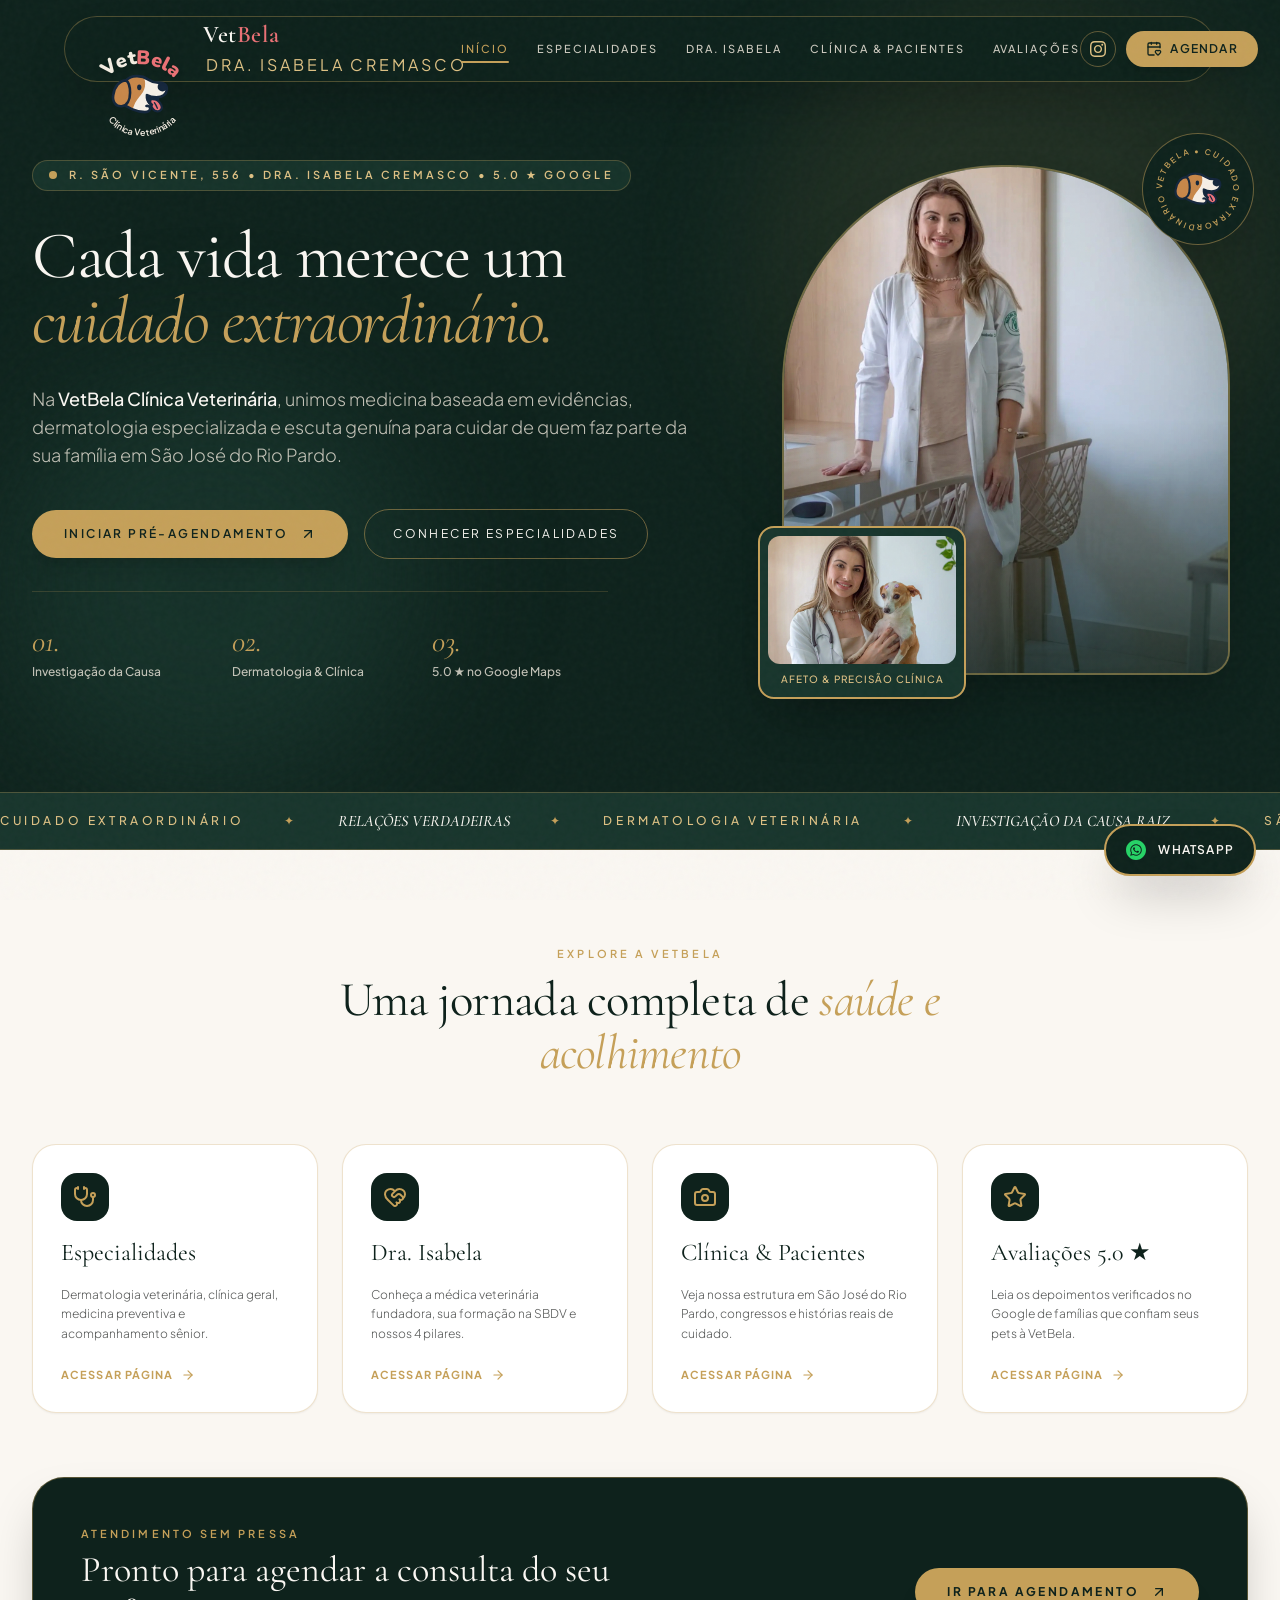
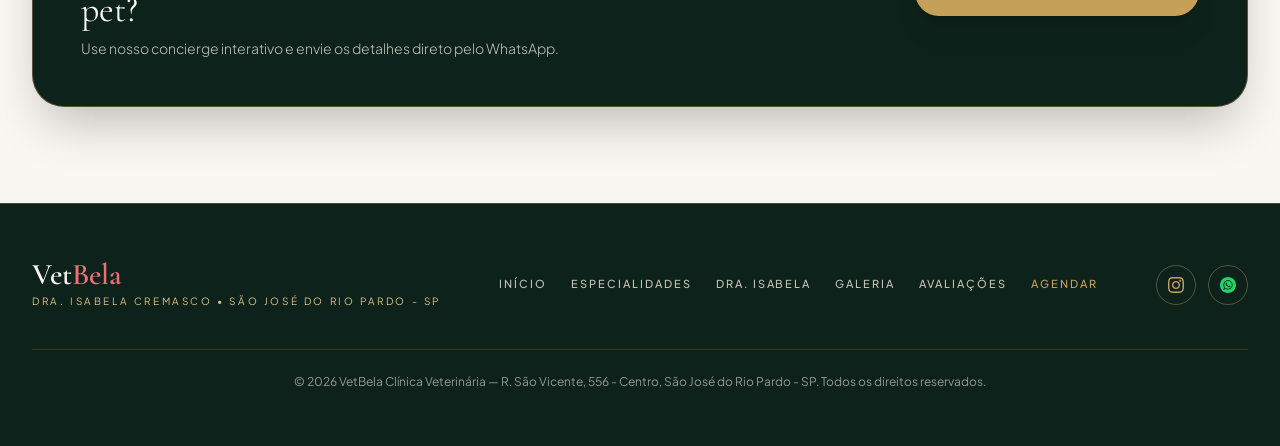
==== mult/index.html @ 237004fc "Compact mobile header on multipage site only" ====
<!DOCTYPE html>
<html lang="pt-BR" class="scroll-smooth"><head>
  <meta charset="UTF-8">
  <meta name="viewport" content="width=device-width, initial-scale=1.0">
  <title>Avaliações 5.0 ★ | VetBela — Clínica Veterinária</title>
  <meta name="description" content="VetBela Clínica Veterinária em São José do Rio Pardo - SP (R. São Vicente, 556 - Centro). Medicina veterinária e dermatologia com a Dra. Isabela Cremasco. Nota 5.0 no Google.">

  <!-- Google Fonts: Cormorant Garamond, Nunito & Plus Jakarta Sans -->
  <link rel="preconnect" href="https://fonts.googleapis.com">
  <link rel="preconnect" href="https://fonts.gstatic.com" crossorigin="">
  <link href="https://fonts.googleapis.com/css2?family=Cormorant+Garamond:ital,wght@0,400;0,500;0,600;0,700;1,400;1,600&amp;family=Nunito:wght@700;800;900&amp;family=Plus+Jakarta+Sans:wght@300;400;500;600;700&amp;display=swap" rel="stylesheet">

  <!-- Favicon Oficial VetBela -->
  <link rel="icon" type="image/svg+xml" href="data:image/svg+xml,%3Csvg xmlns='http://www.w3.org/2000/svg' viewBox='0 0 260 260'%3E%3Ccircle cx='130' cy='130' r='126' fill='%230E221C' stroke='%23C5A059' stroke-width='6'/%3E%3Cg transform='translate(-60, -42) scale(1.02)'%3E%3Cdefs%3E%3CclipPath id='favClip'%3E%3Cpath d='M 134,116 C 154,94 196,94 222,112 C 234,120 242,126 266,125 C 288,124 300,136 298,154 C 296,172 280,183 256,184 L 222,181 C 228,196 244,205 264,206 L 266,222 C 254,226 242,223 234,217 C 236,232 225,244 206,244 C 176,244 134,224 114,204 C 102,192 114,138 134,116 Z'/%3E%3C/clipPath%3E%3C/defs%3E%3Cpath d='M 134,116 C 154,94 196,94 222,112 C 234,120 242,126 266,125 C 288,124 300,136 298,154 C 296,172 280,183 256,184 L 222,181 C 228,196 244,205 264,206 L 266,222 C 254,226 242,223 234,217 C 236,232 225,244 206,244 C 176,244 134,224 114,204 C 102,192 114,138 134,116 Z' fill='%23F6EFE6'/%3E%3Cg clip-path='url(%23favClip)'%3E%3Cpath d='M 95,88 L 196,88 C 216,112 216,148 194,174 C 176,195 162,216 158,248 L 95,248 Z' fill='%23C88749'/%3E%3C/g%3E%3Cpath d='M 218,176 C 232,183 248,185 266,184 C 272,202 260,218 238,217 C 222,216 212,198 218,176 Z' fill='%2314263C'/%3E%3Cpath d='M 236,192 C 252,190 268,200 276,216 C 282,229 273,242 259,241 C 246,240 236,226 232,208 C 230,199 232,193 236,192 Z' fill='%23EE727A' stroke='%2314263C' stroke-width='9' stroke-linecap='round' stroke-linejoin='round'/%3E%3Cpath d='M 134,116 C 154,94 196,94 222,112 C 234,120 242,126 266,125 C 288,124 300,136 298,154 C 296,172 280,183 256,184 C 240,184 227,181 218,175 C 216,192 224,207 238,214' fill='none' stroke='%2314263C' stroke-width='10.5' stroke-linecap='round' stroke-linejoin='round'/%3E%3Cpath d='M 114,204 C 136,225 176,244 210,244 C 226,244 234,234 230,224 C 227,219 221,218 216,219' fill='none' stroke='%2314263C' stroke-width='10.5' stroke-linecap='round' stroke-linejoin='round'/%3E%3Cpath d='M 134,116 C 108,116 86,142 82,176 C 78,204 94,222 116,220 C 138,218 150,196 150,166 C 150,142 145,123 134,116 Z' fill='%23C88749' stroke='%2314263C' stroke-width='10.5' stroke-linecap='round' stroke-linejoin='round'/%3E%3Cellipse cx='187' cy='144' rx='9' ry='12' fill='%2314263C'/%3E%3Cpath d='M 271,126 C 288,125 299,134 298,147 C 297,158 285,163 273,159 C 263,156 259,146 262,136 C 264,130 267,127 271,126 Z' fill='%2314263C'/%3E%3C/g%3E%3C/svg%3E">

  <!-- Tailwind CSS & Lucide Icons -->
  <script src="https://cdn.tailwindcss.com"></script>
  <script src="https://unpkg.com/lucide@latest"></script>

  <script>
    tailwind.config = {
      theme: {
        extend: {
          colors: {
            vet: {
              emerald: '#0E221C',
              emeraldSoft: '#18352C',
              offwhite: '#FAF7F2',
              champagne: '#EFE8DC',
              gold: '#C5A059',
              goldLight: '#DEC184',
              graphite: '#1C1F1E',
            }
          },
          fontFamily: {
            serif: ['"Cormorant Garamond"', 'Georgia', 'serif'],
            sans: ['"Plus Jakarta Sans"', 'sans-serif'],
          }
        }
      }
    }
  </script>

  <style>
    :root {
      --vet-emerald: #0E221C;
      --vet-emerald-soft: #18352C;
      --vet-offwhite: #FAF7F2;
      --vet-champagne: #EFE8DC;
      --vet-gold: #C5A059;
      --vet-graphite: #1C1F1E;
    }

    body {
      background-color: var(--vet-offwhite);
      color: var(--vet-graphite);
      font-family: 'Plus Jakarta Sans', sans-serif;
      overflow-x: hidden;
    }

    /* Sutil textura editorial em papel */
    body::before {
      content: "";
      position: fixed;
      inset: 0;
      pointer-events: none;
      z-index: 9990;
      opacity: 0.03;
      background-image: url("data:image/svg+xml,%3Csvg viewBox='0 0 200 200' xmlns='http://www.w3.org/2000/svg'%3E%3Cfilter id='noiseFilter'%3E%3CfeTurbulence type='fractalNoise' baseFrequency='0.8' numOctaves='3' stitchTiles='stitch'/%3E%3C/filter%3E%3Crect width='100%25' height='100%25' filter='url(%23noiseFilter)'/%3E%3C/svg%3E");
    }

    .hero-display {
      font-size: clamp(2.8rem, 5.2vw, 5.1rem);
      line-height: 0.98;
      letter-spacing: -0.02em;
    }

    .section-display {
      font-size: clamp(2.1rem, 3.8vw, 3.5rem);
      line-height: 1.08;
      letter-spacing: -0.015em;
    }

    .eyebrow-luxury {
      font-size: 11px;
      text-transform: uppercase;
      letter-spacing: 0.28em;
      font-weight: 600;
      color: var(--vet-gold);
    }

    .arch-frame {
      border-radius: 220px 220px 24px 24px;
    }

    @keyframes spinSlow {
      from { transform: rotate(0deg); }
      to { transform: rotate(360deg); }
    }
    .animate-spin-slow {
      animation: spinSlow 24s linear infinite;
    }

    @keyframes marqueeScroll {
      0% { transform: translateX(0%); }
      100% { transform: translateX(-50%); }
    }
    .marquee-track {
      display: flex;
      width: max-content;
      animation: marqueeScroll 32s linear infinite;
    }
    .marquee-track:hover {
      animation-play-state: paused;
    }

    @keyframes pulseWhatsApp {
      0%, 100% { box-shadow: 0 0 0 0 rgba(197, 160, 89, 0.45); }
      50% { box-shadow: 0 0 0 14px rgba(197, 160, 89, 0); }
    }
    .whatsapp-pulse {
      animation: pulseWhatsApp 2.8s infinite;
    }

    /* Transição suave entre páginas */
    .page-view {
      display: none;
      animation: pageFadeIn 0.38s cubic-bezier(0.16, 1, 0.3, 1);
    }
    .page-view.active-page {
      display: block;
    }
    @keyframes pageFadeIn {
      from { opacity: 0; transform: translateY(10px); }
      to { opacity: 1; transform: translateY(0); }
    }

    /* Estado ativo no menu de navegação */
    .nav-link.active-nav {
      color: #C5A059;
      position: relative;
    }
    .nav-link.active-nav::after {
      content: "";
      position: absolute;
      left: 0;
      right: 0;
      bottom: -6px;
      height: 2px;
      background-color: #C5A059;
      border-radius: 9999px;
    }

    .photo-editorial-enhance {
      filter: contrast(1.03) saturate(1.05);
    }

    /* Estilos do Modo Studio Visual Pro v7 */
    body.studio-edit-mode [data-editable-text="true"]:hover {
      outline: 1px dashed #38bdf8;
      cursor: text;
    }
    body.studio-edit-mode .studio-selected-text {
      outline: 2px solid #f59e0b !important;
      background-color: rgba(245, 158, 11, 0.12) !important;
      border-radius: 6px;
    }
    body.studio-edit-mode [data-editable-img="true"] {
      cursor: grab;
      transition: outline 0.15s ease;
    }
    body.studio-edit-mode [data-editable-img="true"]:hover {
      outline: 2px dashed #38bdf8;
    }
    body.studio-edit-mode .studio-selected-img {
      outline: 3px solid #10b981 !important;
      cursor: grabbing !important;
    }
  </style>
<style>*, ::before, ::after{--tw-border-spacing-x:0;--tw-border-spacing-y:0;--tw-translate-x:0;--tw-translate-y:0;--tw-rotate:0;--tw-skew-x:0;--tw-skew-y:0;--tw-scale-x:1;--tw-scale-y:1;--tw-pan-x: ;--tw-pan-y: ;--tw-pinch-zoom: ;--tw-scroll-snap-strictness:proximity;--tw-gradient-from-position: ;--tw-gradient-via-position: ;--tw-gradient-to-position: ;--tw-ordinal: ;--tw-slashed-zero: ;--tw-numeric-figure: ;--tw-numeric-spacing: ;--tw-numeric-fraction: ;--tw-ring-inset: ;--tw-ring-offset-width:0px;--tw-ring-offset-color:#fff;--tw-ring-color:rgb(59 130 246 / 0.5);--tw-ring-offset-shadow:0 0 #0000;--tw-ring-shadow:0 0 #0000;--tw-shadow:0 0 #0000;--tw-shadow-colored:0 0 #0000;--tw-blur: ;--tw-brightness: ;--tw-contrast: ;--tw-grayscale: ;--tw-hue-rotate: ;--tw-invert: ;--tw-saturate: ;--tw-sepia: ;--tw-drop-shadow: ;--tw-backdrop-blur: ;--tw-backdrop-brightness: ;--tw-backdrop-contrast: ;--tw-backdrop-grayscale: ;--tw-backdrop-hue-rotate: ;--tw-backdrop-invert: ;--tw-backdrop-opacity: ;--tw-backdrop-saturate: ;--tw-backdrop-sepia: ;--tw-contain-size: ;--tw-contain-layout: ;--tw-contain-paint: ;--tw-contain-style: }::backdrop{--tw-border-spacing-x:0;--tw-border-spacing-y:0;--tw-translate-x:0;--tw-translate-y:0;--tw-rotate:0;--tw-skew-x:0;--tw-skew-y:0;--tw-scale-x:1;--tw-scale-y:1;--tw-pan-x: ;--tw-pan-y: ;--tw-pinch-zoom: ;--tw-scroll-snap-strictness:proximity;--tw-gradient-from-position: ;--tw-gradient-via-position: ;--tw-gradient-to-position: ;--tw-ordinal: ;--tw-slashed-zero: ;--tw-numeric-figure: ;--tw-numeric-spacing: ;--tw-numeric-fraction: ;--tw-ring-inset: ;--tw-ring-offset-width:0px;--tw-ring-offset-color:#fff;--tw-ring-color:rgb(59 130 246 / 0.5);--tw-ring-offset-shadow:0 0 #0000;--tw-ring-shadow:0 0 #0000;--tw-shadow:0 0 #0000;--tw-shadow-colored:0 0 #0000;--tw-blur: ;--tw-brightness: ;--tw-contrast: ;--tw-grayscale: ;--tw-hue-rotate: ;--tw-invert: ;--tw-saturate: ;--tw-sepia: ;--tw-drop-shadow: ;--tw-backdrop-blur: ;--tw-backdrop-brightness: ;--tw-backdrop-contrast: ;--tw-backdrop-grayscale: ;--tw-backdrop-hue-rotate: ;--tw-backdrop-invert: ;--tw-backdrop-opacity: ;--tw-backdrop-saturate: ;--tw-backdrop-sepia: ;--tw-contain-size: ;--tw-contain-layout: ;--tw-contain-paint: ;--tw-contain-style: }/* ! tailwindcss v3.4.17 | MIT License | https://tailwindcss.com */*,::after,::before{box-sizing:border-box;border-width:0;border-style:solid;border-color:#e5e7eb}::after,::before{--tw-content:''}:host,html{line-height:1.5;-webkit-text-size-adjust:100%;-moz-tab-size:4;tab-size:4;font-family:"Plus Jakarta Sans", sans-serif;font-feature-settings:normal;font-variation-settings:normal;-webkit-tap-highlight-color:transparent}body{margin:0;line-height:inherit}hr{height:0;color:inherit;border-top-width:1px}abbr:where([title]){-webkit-text-decoration:underline dotted;text-decoration:underline dotted}h1,h2,h3,h4,h5,h6{font-size:inherit;font-weight:inherit}a{color:inherit;text-decoration:inherit}b,strong{font-weight:bolder}code,kbd,pre,samp{font-family:ui-monospace, SFMono-Regular, Menlo, Monaco, Consolas, "Liberation Mono", "Courier New", monospace;font-feature-settings:normal;font-variation-settings:normal;font-size:1em}small{font-size:80%}sub,sup{font-size:75%;line-height:0;position:relative;vertical-align:baseline}sub{bottom:-.25em}sup{top:-.5em}table{text-indent:0;border-color:inherit;border-collapse:collapse}button,input,optgroup,select,textarea{font-family:inherit;font-feature-settings:inherit;font-variation-settings:inherit;font-size:100%;font-weight:inherit;line-height:inherit;letter-spacing:inherit;color:inherit;margin:0;padding:0}button,select{text-transform:none}button,input:where([type=button]),input:where([type=reset]),input:where([type=submit]){-webkit-appearance:button;background-color:transparent;background-image:none}:-moz-focusring{outline:auto}:-moz-ui-invalid{box-shadow:none}progress{vertical-align:baseline}::-webkit-inner-spin-button,::-webkit-outer-spin-button{height:auto}[type=search]{-webkit-appearance:textfield;outline-offset:-2px}::-webkit-search-decoration{-webkit-appearance:none}::-webkit-file-upload-button{-webkit-appearance:button;font:inherit}summary{display:list-item}blockquote,dd,dl,figure,h1,h2,h3,h4,h5,h6,hr,p,pre{margin:0}fieldset{margin:0;padding:0}legend{padding:0}menu,ol,ul{list-style:none;margin:0;padding:0}dialog{padding:0}textarea{resize:vertical}input::placeholder,textarea::placeholder{opacity:1;color:#9ca3af}[role=button],button{cursor:pointer}:disabled{cursor:default}audio,canvas,embed,iframe,img,object,svg,video{display:block;vertical-align:middle}img,video{max-width:100%;height:auto}[hidden]:where(:not([hidden=until-found])){display:none}.pointer-events-none{pointer-events:none}.fixed{position:fixed}.absolute{position:absolute}.relative{position:relative}.-inset-3{inset:-0.75rem}.inset-0{inset:0px}.inset-x-0{left:0px;right:0px}.inset-x-6{left:1.5rem;right:1.5rem}.-bottom-6{bottom:-1.5rem}.-left-3{left:-0.75rem}.-right-4{right:-1rem}.-top-8{top:-2rem}.bottom-0{bottom:0px}.bottom-5{bottom:1.25rem}.bottom-6{bottom:1.5rem}.left-0{left:0px}.left-5{left:1.25rem}.right-0{right:0px}.right-6{right:1.5rem}.top-0{top:0px}.top-4{top:1rem}.top-6{top:1.5rem}.z-10{z-index:10}.z-20{z-index:20}.z-40{z-index:40}.z-50{z-index:50}.z-\[9999\]{z-index:9999}.mx-auto{margin-left:auto;margin-right:auto}.mb-1{margin-bottom:0.25rem}.mb-10{margin-bottom:2.5rem}.mb-14{margin-bottom:3.5rem}.mb-16{margin-bottom:4rem}.mb-2{margin-bottom:0.5rem}.mb-3{margin-bottom:0.75rem}.mt-0\.5{margin-top:0.125rem}.mt-1{margin-top:0.25rem}.mt-14{margin-top:3.5rem}.mt-16{margin-top:4rem}.mt-2{margin-top:0.5rem}.mt-4{margin-top:1rem}.mt-6{margin-top:1.5rem}.block{display:block}.inline-block{display:inline-block}.flex{display:flex}.inline-flex{display:inline-flex}.grid{display:grid}.hidden{display:none}.aspect-\[4\/3\]{aspect-ratio:4/3}.h-10{height:2.5rem}.h-12{height:3rem}.h-16{height:4rem}.h-2{height:0.5rem}.h-2\.5{height:0.625rem}.h-24{height:6rem}.h-28{height:7rem}.h-3\.5{height:0.875rem}.h-32{height:8rem}.h-4{height:1rem}.h-5{height:1.25rem}.h-6{height:1.5rem}.h-80{height:20rem}.h-9{height:2.25rem}.h-\[420px\]{height:420px}.h-\[430px\]{height:430px}.h-\[460px\]{height:460px}.h-\[500px\]{height:500px}.h-\[520px\]{height:520px}.h-full{height:100%}.max-h-48{max-height:12rem}.max-h-\[85vh\]{max-height:85vh}.max-h-\[88vh\]{max-height:88vh}.min-h-screen{min-height:100vh}.w-10{width:2.5rem}.w-12{width:3rem}.w-16{width:4rem}.w-2{width:0.5rem}.w-2\.5{width:0.625rem}.w-24{width:6rem}.w-28{width:7rem}.w-3\.5{width:0.875rem}.w-4{width:1rem}.w-44{width:11rem}.w-5{width:1.25rem}.w-6{width:1.5rem}.w-9{width:2.25rem}.w-\[370px\]{width:370px}.w-\[420px\]{width:420px}.w-\[520px\]{width:520px}.w-full{width:100%}.w-px{width:1px}.max-w-2xl{max-width:42rem}.max-w-3xl{max-width:48rem}.max-w-6xl{max-width:72rem}.max-w-7xl{max-width:80rem}.max-w-full{max-width:100%}.max-w-md{max-width:28rem}.max-w-xl{max-width:36rem}.flex-1{flex:1 1 0%}.shrink-0{flex-shrink:0}.-translate-x-3{--tw-translate-x:-0.75rem;transform:translate(var(--tw-translate-x), var(--tw-translate-y)) rotate(var(--tw-rotate)) skewX(var(--tw-skew-x)) skewY(var(--tw-skew-y)) scaleX(var(--tw-scale-x)) scaleY(var(--tw-scale-y))}.translate-y-3{--tw-translate-y:0.75rem;transform:translate(var(--tw-translate-x), var(--tw-translate-y)) rotate(var(--tw-rotate)) skewX(var(--tw-skew-x)) skewY(var(--tw-skew-y)) scaleX(var(--tw-scale-x)) scaleY(var(--tw-scale-y))}.rotate-180{--tw-rotate:180deg;transform:translate(var(--tw-translate-x), var(--tw-translate-y)) rotate(var(--tw-rotate)) skewX(var(--tw-skew-x)) skewY(var(--tw-skew-y)) scaleX(var(--tw-scale-x)) scaleY(var(--tw-scale-y))}@keyframes pulse{50%{opacity:.5}}.animate-pulse{animation:pulse 2s cubic-bezier(0.4, 0, 0.6, 1) infinite}.cursor-move{cursor:move}.cursor-pointer{cursor:pointer}.select-none{-webkit-user-select:none;user-select:none}.grid-cols-1{grid-template-columns:repeat(1, minmax(0, 1fr))}.grid-cols-2{grid-template-columns:repeat(2, minmax(0, 1fr))}.grid-cols-3{grid-template-columns:repeat(3, minmax(0, 1fr))}.grid-cols-4{grid-template-columns:repeat(4, minmax(0, 1fr))}.flex-col{flex-direction:column}.flex-wrap{flex-wrap:wrap}.items-start{align-items:flex-start}.items-center{align-items:center}.items-baseline{align-items:baseline}.items-stretch{align-items:stretch}.justify-center{justify-content:center}.justify-between{justify-content:space-between}.gap-0\.5{gap:0.125rem}.gap-1{gap:0.25rem}.gap-1\.5{gap:0.375rem}.gap-10{gap:2.5rem}.gap-12{gap:3rem}.gap-2{gap:0.5rem}.gap-2\.5{gap:0.625rem}.gap-3{gap:0.75rem}.gap-4{gap:1rem}.gap-5{gap:1.25rem}.gap-6{gap:1.5rem}.gap-7{gap:1.75rem}.gap-8{gap:2rem}.space-y-1\.5 > :not([hidden]) ~ :not([hidden]){--tw-space-y-reverse:0;margin-top:calc(0.375rem * calc(1 - var(--tw-space-y-reverse)));margin-bottom:calc(0.375rem * var(--tw-space-y-reverse))}.space-y-10 > :not([hidden]) ~ :not([hidden]){--tw-space-y-reverse:0;margin-top:calc(2.5rem * calc(1 - var(--tw-space-y-reverse)));margin-bottom:calc(2.5rem * var(--tw-space-y-reverse))}.space-y-2 > :not([hidden]) ~ :not([hidden]){--tw-space-y-reverse:0;margin-top:calc(0.5rem * calc(1 - var(--tw-space-y-reverse)));margin-bottom:calc(0.5rem * var(--tw-space-y-reverse))}.space-y-3 > :not([hidden]) ~ :not([hidden]){--tw-space-y-reverse:0;margin-top:calc(0.75rem * calc(1 - var(--tw-space-y-reverse)));margin-bottom:calc(0.75rem * var(--tw-space-y-reverse))}.space-y-4 > :not([hidden]) ~ :not([hidden]){--tw-space-y-reverse:0;margin-top:calc(1rem * calc(1 - var(--tw-space-y-reverse)));margin-bottom:calc(1rem * var(--tw-space-y-reverse))}.space-y-5 > :not([hidden]) ~ :not([hidden]){--tw-space-y-reverse:0;margin-top:calc(1.25rem * calc(1 - var(--tw-space-y-reverse)));margin-bottom:calc(1.25rem * var(--tw-space-y-reverse))}.space-y-6 > :not([hidden]) ~ :not([hidden]){--tw-space-y-reverse:0;margin-top:calc(1.5rem * calc(1 - var(--tw-space-y-reverse)));margin-bottom:calc(1.5rem * var(--tw-space-y-reverse))}.space-y-8 > :not([hidden]) ~ :not([hidden]){--tw-space-y-reverse:0;margin-top:calc(2rem * calc(1 - var(--tw-space-y-reverse)));margin-bottom:calc(2rem * var(--tw-space-y-reverse))}.divide-y > :not([hidden]) ~ :not([hidden]){--tw-divide-y-reverse:0;border-top-width:calc(1px * calc(1 - var(--tw-divide-y-reverse)));border-bottom-width:calc(1px * var(--tw-divide-y-reverse))}.divide-vet-gold\/25 > :not([hidden]) ~ :not([hidden]){border-color:rgb(197 160 89 / 0.25)}.self-end{align-self:flex-end}.overflow-hidden{overflow:hidden}.overflow-y-auto{overflow-y:auto}.scroll-smooth{scroll-behavior:smooth}.whitespace-nowrap{white-space:nowrap}.rounded{border-radius:0.25rem}.rounded-2xl{border-radius:1rem}.rounded-3xl{border-radius:1.5rem}.rounded-\[1\.5rem\]{border-radius:1.5rem}.rounded-\[2rem\]{border-radius:2rem}.rounded-full{border-radius:9999px}.rounded-lg{border-radius:0.5rem}.rounded-xl{border-radius:0.75rem}.border{border-width:1px}.border-0{border-width:0px}.border-2{border-width:2px}.border-y{border-top-width:1px;border-bottom-width:1px}.border-b{border-bottom-width:1px}.border-l-2{border-left-width:2px}.border-t{border-top-width:1px}.border-amber-500\/40{border-color:rgb(245 158 11 / 0.4)}.border-amber-500\/50{border-color:rgb(245 158 11 / 0.5)}.border-sky-500\/40{border-color:rgb(14 165 233 / 0.4)}.border-slate-700{--tw-border-opacity:1;border-color:rgb(51 65 85 / var(--tw-border-opacity, 1))}.border-slate-700\/70{border-color:rgb(51 65 85 / 0.7)}.border-slate-800{--tw-border-opacity:1;border-color:rgb(30 41 59 / var(--tw-border-opacity, 1))}.border-vet-emerald{--tw-border-opacity:1;border-color:rgb(14 34 28 / var(--tw-border-opacity, 1))}.border-vet-emerald\/25{border-color:rgb(14 34 28 / 0.25)}.border-vet-gold{--tw-border-opacity:1;border-color:rgb(197 160 89 / var(--tw-border-opacity, 1))}.border-vet-gold\/20{border-color:rgb(197 160 89 / 0.2)}.border-vet-gold\/25{border-color:rgb(197 160 89 / 0.25)}.border-vet-gold\/30{border-color:rgb(197 160 89 / 0.3)}.border-vet-gold\/35{border-color:rgb(197 160 89 / 0.35)}.border-vet-gold\/40{border-color:rgb(197 160 89 / 0.4)}.border-vet-gold\/45{border-color:rgb(197 160 89 / 0.45)}.border-vet-gold\/50{border-color:rgb(197 160 89 / 0.5)}.border-white{--tw-border-opacity:1;border-color:rgb(255 255 255 / var(--tw-border-opacity, 1))}.bg-amber-400{--tw-bg-opacity:1;background-color:rgb(251 191 36 / var(--tw-bg-opacity, 1))}.bg-amber-500{--tw-bg-opacity:1;background-color:rgb(245 158 11 / var(--tw-bg-opacity, 1))}.bg-amber-500\/20{background-color:rgb(245 158 11 / 0.2)}.bg-black\/90{background-color:rgb(0 0 0 / 0.9)}.bg-emerald-100\/80{background-color:rgb(209 250 229 / 0.8)}.bg-emerald-400{--tw-bg-opacity:1;background-color:rgb(52 211 153 / var(--tw-bg-opacity, 1))}.bg-emerald-500{--tw-bg-opacity:1;background-color:rgb(16 185 129 / var(--tw-bg-opacity, 1))}.bg-rose-500\/20{background-color:rgb(244 63 94 / 0.2)}.bg-sky-500\/20{background-color:rgb(14 165 233 / 0.2)}.bg-slate-700{--tw-bg-opacity:1;background-color:rgb(51 65 85 / var(--tw-bg-opacity, 1))}.bg-slate-800{--tw-bg-opacity:1;background-color:rgb(30 41 59 / var(--tw-bg-opacity, 1))}.bg-slate-800\/70{background-color:rgb(30 41 59 / 0.7)}.bg-slate-900{--tw-bg-opacity:1;background-color:rgb(15 23 42 / var(--tw-bg-opacity, 1))}.bg-slate-900\/80{background-color:rgb(15 23 42 / 0.8)}.bg-slate-900\/95{background-color:rgb(15 23 42 / 0.95)}.bg-slate-950{--tw-bg-opacity:1;background-color:rgb(2 6 23 / var(--tw-bg-opacity, 1))}.bg-slate-950\/90{background-color:rgb(2 6 23 / 0.9)}.bg-transparent{background-color:transparent}.bg-vet-champagne\/50{background-color:rgb(239 232 220 / 0.5)}.bg-vet-champagne\/60{background-color:rgb(239 232 220 / 0.6)}.bg-vet-emerald{--tw-bg-opacity:1;background-color:rgb(14 34 28 / var(--tw-bg-opacity, 1))}.bg-vet-emerald\/95{background-color:rgb(14 34 28 / 0.95)}.bg-vet-emeraldSoft{--tw-bg-opacity:1;background-color:rgb(24 53 44 / var(--tw-bg-opacity, 1))}.bg-vet-emeraldSoft\/60{background-color:rgb(24 53 44 / 0.6)}.bg-vet-emeraldSoft\/80{background-color:rgb(24 53 44 / 0.8)}.bg-vet-emeraldSoft\/90{background-color:rgb(24 53 44 / 0.9)}.bg-vet-gold{--tw-bg-opacity:1;background-color:rgb(197 160 89 / var(--tw-bg-opacity, 1))}.bg-vet-gold\/10{background-color:rgb(197 160 89 / 0.1)}.bg-vet-gold\/30{background-color:rgb(197 160 89 / 0.3)}.bg-vet-offwhite{--tw-bg-opacity:1;background-color:rgb(250 247 242 / var(--tw-bg-opacity, 1))}.bg-white{--tw-bg-opacity:1;background-color:rgb(255 255 255 / var(--tw-bg-opacity, 1))}.bg-white\/10{background-color:rgb(255 255 255 / 0.1)}.bg-white\/90{background-color:rgb(255 255 255 / 0.9)}.bg-gradient-to-t{background-image:linear-gradient(to top, var(--tw-gradient-stops))}.from-vet-emerald{--tw-gradient-from:#0E221C var(--tw-gradient-from-position);--tw-gradient-to:rgb(14 34 28 / 0) var(--tw-gradient-to-position);--tw-gradient-stops:var(--tw-gradient-from), var(--tw-gradient-to)}.from-vet-emerald\/75{--tw-gradient-from:rgb(14 34 28 / 0.75) var(--tw-gradient-from-position);--tw-gradient-to:rgb(14 34 28 / 0) var(--tw-gradient-to-position);--tw-gradient-stops:var(--tw-gradient-from), var(--tw-gradient-to)}.via-transparent{--tw-gradient-to:rgb(0 0 0 / 0)  var(--tw-gradient-to-position);--tw-gradient-stops:var(--tw-gradient-from), transparent var(--tw-gradient-via-position), var(--tw-gradient-to)}.via-vet-emerald\/25{--tw-gradient-to:rgb(14 34 28 / 0)  var(--tw-gradient-to-position);--tw-gradient-stops:var(--tw-gradient-from), rgb(14 34 28 / 0.25) var(--tw-gradient-via-position), var(--tw-gradient-to)}.to-transparent{--tw-gradient-to:transparent var(--tw-gradient-to-position)}.fill-\[\#25D366\]{fill:#25D366}.fill-current{fill:currentColor}.fill-vet-gold{fill:#C5A059}.object-cover{object-fit:cover}.p-1{padding:0.25rem}.p-2{padding:0.5rem}.p-2\.5{padding:0.625rem}.p-3{padding:0.75rem}.p-4{padding:1rem}.p-5{padding:1.25rem}.p-6{padding:1.5rem}.p-7{padding:1.75rem}.p-8{padding:2rem}.px-1{padding-left:0.25rem;padding-right:0.25rem}.px-1\.5{padding-left:0.375rem;padding-right:0.375rem}.px-2{padding-left:0.5rem;padding-right:0.5rem}.px-2\.5{padding-left:0.625rem;padding-right:0.625rem}.px-3{padding-left:0.75rem;padding-right:0.75rem}.px-4{padding-left:1rem;padding-right:1rem}.px-5{padding-left:1.25rem;padding-right:1.25rem}.px-7{padding-left:1.75rem;padding-right:1.75rem}.px-8{padding-left:2rem;padding-right:2rem}.py-0\.5{padding-top:0.125rem;padding-bottom:0.125rem}.py-1{padding-top:0.25rem;padding-bottom:0.25rem}.py-1\.5{padding-top:0.375rem;padding-bottom:0.375rem}.py-14{padding-top:3.5rem;padding-bottom:3.5rem}.py-2\.5{padding-top:0.625rem;padding-bottom:0.625rem}.py-20{padding-top:5rem;padding-bottom:5rem}.py-24{padding-top:6rem;padding-bottom:6rem}.py-3{padding-top:0.75rem;padding-bottom:0.75rem}.py-3\.5{padding-top:0.875rem;padding-bottom:0.875rem}.py-4{padding-top:1rem;padding-bottom:1rem}.py-5{padding-top:1.25rem;padding-bottom:1.25rem}.py-6{padding-top:1.5rem;padding-bottom:1.5rem}.pb-0\.5{padding-bottom:0.125rem}.pb-16{padding-bottom:4rem}.pb-2\.5{padding-bottom:0.625rem}.pb-20{padding-bottom:5rem}.pl-11{padding-left:2.75rem}.pl-6{padding-left:1.5rem}.pr-1{padding-right:0.25rem}.pr-10{padding-right:2.5rem}.pt-1{padding-top:0.25rem}.pt-2{padding-top:0.5rem}.pt-3{padding-top:0.75rem}.pt-32{padding-top:8rem}.pt-36{padding-top:9rem}.pt-6{padding-top:1.5rem}.pt-8{padding-top:2rem}.text-left{text-align:left}.text-center{text-align:center}.font-sans{font-family:"Plus Jakarta Sans", sans-serif}.font-serif{font-family:"Cormorant Garamond", Georgia, serif}.text-2xl{font-size:1.5rem;line-height:2rem}.text-3xl{font-size:1.875rem;line-height:2.25rem}.text-4xl{font-size:2.25rem;line-height:2.5rem}.text-\[10px\]{font-size:10px}.text-\[11px\]{font-size:11px}.text-\[9px\]{font-size:9px}.text-base{font-size:1rem;line-height:1.5rem}.text-lg{font-size:1.125rem;line-height:1.75rem}.text-sm{font-size:0.875rem;line-height:1.25rem}.text-xs{font-size:0.75rem;line-height:1rem}.font-black{font-weight:900}.font-bold{font-weight:700}.font-extrabold{font-weight:800}.font-light{font-weight:300}.font-medium{font-weight:500}.font-normal{font-weight:400}.font-semibold{font-weight:600}.uppercase{text-transform:uppercase}.italic{font-style:italic}.leading-none{line-height:1}.leading-relaxed{line-height:1.625}.leading-snug{line-height:1.375}.tracking-\[0\.18em\]{letter-spacing:0.18em}.tracking-\[0\.22em\]{letter-spacing:0.22em}.tracking-\[0\.24em\]{letter-spacing:0.24em}.tracking-\[0\.26em\]{letter-spacing:0.26em}.tracking-\[0\.2em\]{letter-spacing:0.2em}.tracking-\[0\.3em\]{letter-spacing:0.3em}.tracking-normal{letter-spacing:0em}.tracking-wide{letter-spacing:0.025em}.tracking-wider{letter-spacing:0.05em}.tracking-widest{letter-spacing:0.1em}.\!text-vet-goldLight{--tw-text-opacity:1 !important;color:rgb(222 193 132 / var(--tw-text-opacity, 1)) !important}.text-\[\#25D366\]{--tw-text-opacity:1;color:rgb(37 211 102 / var(--tw-text-opacity, 1))}.text-\[\#EA7175\]{--tw-text-opacity:1;color:rgb(234 113 117 / var(--tw-text-opacity, 1))}.text-amber-300{--tw-text-opacity:1;color:rgb(252 211 77 / var(--tw-text-opacity, 1))}.text-amber-400{--tw-text-opacity:1;color:rgb(251 191 36 / var(--tw-text-opacity, 1))}.text-emerald-800{--tw-text-opacity:1;color:rgb(6 95 70 / var(--tw-text-opacity, 1))}.text-rose-300{--tw-text-opacity:1;color:rgb(253 164 175 / var(--tw-text-opacity, 1))}.text-sky-300{--tw-text-opacity:1;color:rgb(125 211 252 / var(--tw-text-opacity, 1))}.text-slate-100{--tw-text-opacity:1;color:rgb(241 245 249 / var(--tw-text-opacity, 1))}.text-slate-200{--tw-text-opacity:1;color:rgb(226 232 240 / var(--tw-text-opacity, 1))}.text-slate-300{--tw-text-opacity:1;color:rgb(203 213 225 / var(--tw-text-opacity, 1))}.text-slate-400{--tw-text-opacity:1;color:rgb(148 163 184 / var(--tw-text-opacity, 1))}.text-slate-500{--tw-text-opacity:1;color:rgb(100 116 139 / var(--tw-text-opacity, 1))}.text-slate-950{--tw-text-opacity:1;color:rgb(2 6 23 / var(--tw-text-opacity, 1))}.text-vet-champagne\/60{color:rgb(239 232 220 / 0.6)}.text-vet-champagne\/80{color:rgb(239 232 220 / 0.8)}.text-vet-champagne\/85{color:rgb(239 232 220 / 0.85)}.text-vet-emerald{--tw-text-opacity:1;color:rgb(14 34 28 / var(--tw-text-opacity, 1))}.text-vet-gold{--tw-text-opacity:1;color:rgb(197 160 89 / var(--tw-text-opacity, 1))}.text-vet-gold\/60{color:rgb(197 160 89 / 0.6)}.text-vet-goldLight{--tw-text-opacity:1;color:rgb(222 193 132 / var(--tw-text-opacity, 1))}.text-vet-graphite\/60{color:rgb(28 31 30 / 0.6)}.text-vet-graphite\/75{color:rgb(28 31 30 / 0.75)}.text-vet-graphite\/80{color:rgb(28 31 30 / 0.8)}.text-vet-offwhite{--tw-text-opacity:1;color:rgb(250 247 242 / var(--tw-text-opacity, 1))}.text-white{--tw-text-opacity:1;color:rgb(255 255 255 / var(--tw-text-opacity, 1))}.text-white\/80{color:rgb(255 255 255 / 0.8)}.underline{-webkit-text-decoration-line:underline;text-decoration-line:underline}.decoration-vet-gold{-webkit-text-decoration-color:#C5A059;text-decoration-color:#C5A059}.antialiased{-webkit-font-smoothing:antialiased;-moz-osx-font-smoothing:grayscale}.accent-amber-400{accent-color:#fbbf24}.shadow-2xl{--tw-shadow:0 25px 50px -12px rgb(0 0 0 / 0.25);--tw-shadow-colored:0 25px 50px -12px var(--tw-shadow-color);box-shadow:var(--tw-ring-offset-shadow, 0 0 #0000), var(--tw-ring-shadow, 0 0 #0000), var(--tw-shadow)}.shadow-lg{--tw-shadow:0 10px 15px -3px rgb(0 0 0 / 0.1), 0 4px 6px -4px rgb(0 0 0 / 0.1);--tw-shadow-colored:0 10px 15px -3px var(--tw-shadow-color), 0 4px 6px -4px var(--tw-shadow-color);box-shadow:var(--tw-ring-offset-shadow, 0 0 #0000), var(--tw-ring-shadow, 0 0 #0000), var(--tw-shadow)}.shadow-md{--tw-shadow:0 4px 6px -1px rgb(0 0 0 / 0.1), 0 2px 4px -2px rgb(0 0 0 / 0.1);--tw-shadow-colored:0 4px 6px -1px var(--tw-shadow-color), 0 2px 4px -2px var(--tw-shadow-color);box-shadow:var(--tw-ring-offset-shadow, 0 0 #0000), var(--tw-ring-shadow, 0 0 #0000), var(--tw-shadow)}.shadow-sm{--tw-shadow:0 1px 2px 0 rgb(0 0 0 / 0.05);--tw-shadow-colored:0 1px 2px 0 var(--tw-shadow-color);box-shadow:var(--tw-ring-offset-shadow, 0 0 #0000), var(--tw-ring-shadow, 0 0 #0000), var(--tw-shadow)}.shadow-xl{--tw-shadow:0 20px 25px -5px rgb(0 0 0 / 0.1), 0 8px 10px -6px rgb(0 0 0 / 0.1);--tw-shadow-colored:0 20px 25px -5px var(--tw-shadow-color), 0 8px 10px -6px var(--tw-shadow-color);box-shadow:var(--tw-ring-offset-shadow, 0 0 #0000), var(--tw-ring-shadow, 0 0 #0000), var(--tw-shadow)}.blur-3xl{--tw-blur:blur(64px);filter:var(--tw-blur) var(--tw-brightness) var(--tw-contrast) var(--tw-grayscale) var(--tw-hue-rotate) var(--tw-invert) var(--tw-saturate) var(--tw-sepia) var(--tw-drop-shadow)}.drop-shadow{--tw-drop-shadow:drop-shadow(0 1px 2px rgb(0 0 0 / 0.1)) drop-shadow(0 1px 1px rgb(0 0 0 / 0.06));filter:var(--tw-blur) var(--tw-brightness) var(--tw-contrast) var(--tw-grayscale) var(--tw-hue-rotate) var(--tw-invert) var(--tw-saturate) var(--tw-sepia) var(--tw-drop-shadow)}.backdrop-blur-md{--tw-backdrop-blur:blur(12px);-webkit-backdrop-filter:var(--tw-backdrop-blur) var(--tw-backdrop-brightness) var(--tw-backdrop-contrast) var(--tw-backdrop-grayscale) var(--tw-backdrop-hue-rotate) var(--tw-backdrop-invert) var(--tw-backdrop-opacity) var(--tw-backdrop-saturate) var(--tw-backdrop-sepia);backdrop-filter:var(--tw-backdrop-blur) var(--tw-backdrop-brightness) var(--tw-backdrop-contrast) var(--tw-backdrop-grayscale) var(--tw-backdrop-hue-rotate) var(--tw-backdrop-invert) var(--tw-backdrop-opacity) var(--tw-backdrop-saturate) var(--tw-backdrop-sepia)}.backdrop-blur-xl{--tw-backdrop-blur:blur(24px);-webkit-backdrop-filter:var(--tw-backdrop-blur) var(--tw-backdrop-brightness) var(--tw-backdrop-contrast) var(--tw-backdrop-grayscale) var(--tw-backdrop-hue-rotate) var(--tw-backdrop-invert) var(--tw-backdrop-opacity) var(--tw-backdrop-saturate) var(--tw-backdrop-sepia);backdrop-filter:var(--tw-backdrop-blur) var(--tw-backdrop-brightness) var(--tw-backdrop-contrast) var(--tw-backdrop-grayscale) var(--tw-backdrop-hue-rotate) var(--tw-backdrop-invert) var(--tw-backdrop-opacity) var(--tw-backdrop-saturate) var(--tw-backdrop-sepia)}.transition{transition-property:color, background-color, border-color, fill, stroke, opacity, box-shadow, transform, filter, -webkit-text-decoration-color, -webkit-backdrop-filter;transition-property:color, background-color, border-color, text-decoration-color, fill, stroke, opacity, box-shadow, transform, filter, backdrop-filter;transition-property:color, background-color, border-color, text-decoration-color, fill, stroke, opacity, box-shadow, transform, filter, backdrop-filter, -webkit-text-decoration-color, -webkit-backdrop-filter;transition-timing-function:cubic-bezier(0.4, 0, 0.2, 1);transition-duration:150ms}.transition-all{transition-property:all;transition-timing-function:cubic-bezier(0.4, 0, 0.2, 1);transition-duration:150ms}.transition-transform{transition-property:transform;transition-timing-function:cubic-bezier(0.4, 0, 0.2, 1);transition-duration:150ms}.duration-500{transition-duration:500ms}.selection\:bg-vet-gold *::selection{--tw-bg-opacity:1;background-color:rgb(197 160 89 / var(--tw-bg-opacity, 1))}.selection\:text-vet-emerald *::selection{--tw-text-opacity:1;color:rgb(14 34 28 / var(--tw-text-opacity, 1))}.selection\:bg-vet-gold::selection{--tw-bg-opacity:1;background-color:rgb(197 160 89 / var(--tw-bg-opacity, 1))}.selection\:text-vet-emerald::selection{--tw-text-opacity:1;color:rgb(14 34 28 / var(--tw-text-opacity, 1))}.placeholder\:text-slate-500::placeholder{--tw-text-opacity:1;color:rgb(100 116 139 / var(--tw-text-opacity, 1))}.placeholder\:text-vet-champagne\/40::placeholder{color:rgb(239 232 220 / 0.4)}.hover\:-translate-y-1:hover{--tw-translate-y:-0.25rem;transform:translate(var(--tw-translate-x), var(--tw-translate-y)) rotate(var(--tw-rotate)) skewX(var(--tw-skew-x)) skewY(var(--tw-skew-y)) scaleX(var(--tw-scale-x)) scaleY(var(--tw-scale-y))}.hover\:scale-105:hover{--tw-scale-x:1.05;--tw-scale-y:1.05;transform:translate(var(--tw-translate-x), var(--tw-translate-y)) rotate(var(--tw-rotate)) skewX(var(--tw-skew-x)) skewY(var(--tw-skew-y)) scaleX(var(--tw-scale-x)) scaleY(var(--tw-scale-y))}.hover\:border-vet-emerald:hover{--tw-border-opacity:1;border-color:rgb(14 34 28 / var(--tw-border-opacity, 1))}.hover\:border-vet-gold:hover{--tw-border-opacity:1;border-color:rgb(197 160 89 / var(--tw-border-opacity, 1))}.hover\:bg-amber-400:hover{--tw-bg-opacity:1;background-color:rgb(251 191 36 / var(--tw-bg-opacity, 1))}.hover\:bg-amber-500\/30:hover{background-color:rgb(245 158 11 / 0.3)}.hover\:bg-emerald-400:hover{--tw-bg-opacity:1;background-color:rgb(52 211 153 / var(--tw-bg-opacity, 1))}.hover\:bg-rose-600:hover{--tw-bg-opacity:1;background-color:rgb(225 29 72 / var(--tw-bg-opacity, 1))}.hover\:bg-sky-500\/30:hover{background-color:rgb(14 165 233 / 0.3)}.hover\:bg-slate-600:hover{--tw-bg-opacity:1;background-color:rgb(71 85 105 / var(--tw-bg-opacity, 1))}.hover\:bg-slate-700:hover{--tw-bg-opacity:1;background-color:rgb(51 65 85 / var(--tw-bg-opacity, 1))}.hover\:bg-slate-800:hover{--tw-bg-opacity:1;background-color:rgb(30 41 59 / var(--tw-bg-opacity, 1))}.hover\:bg-vet-emerald:hover{--tw-bg-opacity:1;background-color:rgb(14 34 28 / var(--tw-bg-opacity, 1))}.hover\:bg-vet-emeraldSoft:hover{--tw-bg-opacity:1;background-color:rgb(24 53 44 / var(--tw-bg-opacity, 1))}.hover\:bg-vet-emeraldSoft\/60:hover{background-color:rgb(24 53 44 / 0.6)}.hover\:bg-vet-gold:hover{--tw-bg-opacity:1;background-color:rgb(197 160 89 / var(--tw-bg-opacity, 1))}.hover\:bg-vet-gold\/15:hover{background-color:rgb(197 160 89 / 0.15)}.hover\:bg-vet-goldLight:hover{--tw-bg-opacity:1;background-color:rgb(222 193 132 / var(--tw-bg-opacity, 1))}.hover\:text-vet-emerald:hover{--tw-text-opacity:1;color:rgb(14 34 28 / var(--tw-text-opacity, 1))}.hover\:text-vet-gold:hover{--tw-text-opacity:1;color:rgb(197 160 89 / var(--tw-text-opacity, 1))}.hover\:text-vet-offwhite:hover{--tw-text-opacity:1;color:rgb(250 247 242 / var(--tw-text-opacity, 1))}.hover\:text-white:hover{--tw-text-opacity:1;color:rgb(255 255 255 / var(--tw-text-opacity, 1))}.hover\:underline:hover{-webkit-text-decoration-line:underline;text-decoration-line:underline}.hover\:shadow-xl:hover{--tw-shadow:0 20px 25px -5px rgb(0 0 0 / 0.1), 0 8px 10px -6px rgb(0 0 0 / 0.1);--tw-shadow-colored:0 20px 25px -5px var(--tw-shadow-color), 0 8px 10px -6px var(--tw-shadow-color);box-shadow:var(--tw-ring-offset-shadow, 0 0 #0000), var(--tw-ring-shadow, 0 0 #0000), var(--tw-shadow)}.focus\:border-vet-gold:focus{--tw-border-opacity:1;border-color:rgb(197 160 89 / var(--tw-border-opacity, 1))}.focus\:outline-none:focus{outline:2px solid transparent;outline-offset:2px}.group:hover .group-hover\:translate-x-1{--tw-translate-x:0.25rem;transform:translate(var(--tw-translate-x), var(--tw-translate-y)) rotate(var(--tw-rotate)) skewX(var(--tw-skew-x)) skewY(var(--tw-skew-y)) scaleX(var(--tw-scale-x)) scaleY(var(--tw-scale-y))}.group:hover .group-hover\:text-vet-gold{--tw-text-opacity:1;color:rgb(197 160 89 / var(--tw-text-opacity, 1))}@media (min-width: 640px){.sm\:-left-6{left:-1.5rem}.sm\:-right-6{right:-1.5rem}.sm\:block{display:block}.sm\:inline{display:inline}.sm\:h-\[510px\]{height:510px}.sm\:h-\[72px\]{height:72px}.sm\:w-52{width:13rem}.sm\:w-\[410px\]{width:410px}.sm\:w-\[72px\]{width:72px}.sm\:grid-cols-2{grid-template-columns:repeat(2, minmax(0, 1fr))}.sm\:p-10{padding:2.5rem}.sm\:p-12{padding:3rem}.sm\:px-6{padding-left:1.5rem;padding-right:1.5rem}.sm\:px-7{padding-left:1.75rem;padding-right:1.75rem}.sm\:text-3xl{font-size:1.875rem;line-height:2.25rem}.sm\:text-4xl{font-size:2.25rem;line-height:2.5rem}.sm\:text-base{font-size:1rem;line-height:1.5rem}.sm\:text-lg{font-size:1.125rem;line-height:1.75rem}.sm\:text-sm{font-size:0.875rem;line-height:1.25rem}}@media (min-width: 768px){.md\:grid-cols-2{grid-template-columns:repeat(2, minmax(0, 1fr))}.md\:grid-cols-3{grid-template-columns:repeat(3, minmax(0, 1fr))}.md\:flex-row{flex-direction:row}}@media (min-width: 1024px){.lg\:sticky{position:sticky}.lg\:top-32{top:8rem}.lg\:col-span-5{grid-column:span 5 / span 5}.lg\:col-span-7{grid-column:span 7 / span 7}.lg\:flex{display:flex}.lg\:hidden{display:none}.lg\:grid-cols-12{grid-template-columns:repeat(12, minmax(0, 1fr))}.lg\:grid-cols-3{grid-template-columns:repeat(3, minmax(0, 1fr))}.lg\:grid-cols-4{grid-template-columns:repeat(4, minmax(0, 1fr))}.lg\:flex-row{flex-direction:row}.lg\:items-end{align-items:flex-end}.lg\:gap-10{gap:2.5rem}.lg\:gap-16{gap:4rem}.lg\:px-8{padding-left:2rem;padding-right:2rem}.lg\:pb-28{padding-bottom:7rem}.lg\:pt-40{padding-top:10rem}}</style>
  <style id="vetbela-mobile-header-compact">
    /* Cabeçalho compacto apenas em celulares; desktop permanece intacto. */
    @media (max-width: 767px) {
      header.fixed { top: .35rem !important; padding-left: .5rem !important; padding-right: .5rem !important; }
      header.fixed > div:first-child {
        min-height: 72px !important;
        padding: .15rem .65rem !important;
        gap: .35rem !important;
      }
      header.fixed > div:first-child > div:first-child > div:first-child,
      header.fixed > div:first-child > a > div:first-child {
        width: 76px !important;
        height: 70px !important;
      }
      header.fixed > div:first-child > div:first-child > div:first-child > [data-editable-logo]:nth-child(1),
      header.fixed > div:first-child > a > div:first-child > [data-editable-logo]:nth-child(1) {
        transform: translate(0px, -5px) scale(.78) !important;
        transform-origin: top center !important;
      }
      header.fixed > div:first-child > div:first-child > div:first-child > [data-editable-logo]:nth-child(2),
      header.fixed > div:first-child > a > div:first-child > [data-editable-logo]:nth-child(2) {
        transform: translate(-1px, 8px) scale(.48) !important;
        transform-origin: top center !important;
      }
      header.fixed > div:first-child > div:first-child > div:first-child > [data-editable-logo]:nth-child(3),
      header.fixed > div:first-child > a > div:first-child > [data-editable-logo]:nth-child(3) {
        transform: translate(1px, 39px) scale(.72) !important;
        transform-origin: top center !important;
      }
      header.fixed > div:first-child > div:last-child { gap: .35rem !important; }
      header.fixed > div:first-child > div:last-child > a:first-child {
        width: 32px !important; height: 32px !important;
      }
      header.fixed > div:first-child > div:last-child > a:nth-child(2) {
        padding: .4rem .65rem !important; gap: .3rem !important;
      }
      header.fixed > div:first-child > div:last-child > button {
        padding: .4rem !important;
      }
    }
  </style>
</head>
<body class="antialiased selection:bg-vet-gold selection:text-vet-emerald flex flex-col min-h-screen">

  <!-- ===================================================================== -->
  <!-- HEADER FLUTUANTE PERSISTENTE (NAVEGAÇÃO MULTIPÁGINAS)                 -->
  <!-- ===================================================================== -->
  <header class="fixed top-4 inset-x-0 z-50 px-4">
    <div class="max-w-6xl mx-auto rounded-full bg-vet-emerald/95 backdrop-blur-xl border border-vet-gold/35 px-4 sm:px-7 py-1.5 shadow-2xl flex items-center justify-between" data-editable-text="true">
      
      <!-- Logotipo padronizado com a versão /one/ -->
<a href="#/inicio" onclick="navigateTo('inicio'); return false;" class="flex items-center gap-3 group shrink-0" data-editable-text="true">
<!-- 3 Vetores Separados do Logotipo (Alinhados conforme sua base) -->
                <div class="relative w-24 h-[88px] sm:w-28 sm:h-[96px] shrink-0 select-none overflow-visible">
                  <!-- Peça 1: Escrita Superior (VetBela) -->
                  <div data-editable-logo="true" data-x="0" data-y="-7" data-scale="1" title="Escrita Superior: VetBela" class="absolute inset-x-0 top-0 z-20 flex justify-center transition-transform overflow-visible" style="transform: translate(0px, -7px) scale(1);" data-editable-text="true">
                    <svg xmlns="http://www.w3.org/2000/svg" viewBox="30 -48 340 208" overflow="visible" class="w-full h-auto drop-shadow" role="img" aria-label="VetBela">
                      <defs><path id="hdrTopArcSep" d="M 56,146 A 144,116 0 0,1 344,146"></path></defs>
                      <text font-family="'Nunito', system-ui, sans-serif" font-weight="900" font-size="70" letter-spacing="-1">
                        <textPath href="#hdrTopArcSep" startOffset="50%" text-anchor="middle"><tspan fill="#F4EDE2">Vet</tspan><tspan fill="#EA7175">Bela</tspan></textPath>
                      </text>
                    </svg>
                  </div>
        
                  <!-- Peça 2: Cachorrinho Central -->
                  <div data-editable-logo="true" data-x="-1" data-y="12" data-scale="0.60" title="Cachorrinho VetBela" class="absolute inset-x-0 top-0 z-10 flex justify-center transition-transform overflow-visible" style="transform: translate(-1px, 12px) scale(0.6);" data-editable-text="true">
                    <svg xmlns="http://www.w3.org/2000/svg" viewBox="74 92 232 162" overflow="visible" class="w-full h-auto drop-shadow-md" role="img" aria-label="Cachorrinho VetBela">
                      <defs>
                        <clipPath id="hdrDogClipSep">
                          <path d="M 134,116 C 154,94 196,94 222,112 C 234,120 242,126 266,125 C 288,124 300,136 298,154 C 296,172 280,183 256,184 L 222,181 C 228,196 244,205 264,206 L 266,222 C 254,226 242,223 234,217 C 236,232 225,244 206,244 C 176,244 134,224 114,204 C 102,192 114,138 134,116 Z"></path>
                        </clipPath>
                      </defs>
                      <path d="M 134,116 C 154,94 196,94 222,112 C 234,120 242,126 266,125 C 288,124 300,136 298,154 C 296,172 280,183 256,184 L 222,181 C 228,196 244,205 264,206 L 266,222 C 254,226 242,223 234,217 C 236,232 225,244 206,244 C 176,244 134,224 114,204 C 102,192 114,138 134,116 Z" fill="#F6EFE6"></path>
                      <g clip-path="url(#hdrDogClipSep)">
                        <path d="M 95,88 L 196,88 C 216,112 216,148 194,174 C 176,195 162,216 158,248 L 95,248 Z" fill="#C88749"></path>
                      </g>
                      <path d="M 218,176 C 232,183 248,185 266,184 C 272,202 260,218 238,217 C 222,216 212,198 218,176 Z" fill="#14263C"></path>
                      <path d="M 236,192 C 252,190 268,200 276,216 C 282,229 273,242 259,241 C 246,240 236,226 232,208 C 230,199 232,193 236,192 Z" fill="#EE727A" stroke="#14263C" stroke-width="9" stroke-linecap="round" stroke-linejoin="round"></path>
                      <path d="M 248,206 C 253,213 257,221 260,228" fill="none" stroke="#14263C" stroke-width="5.5" stroke-linecap="round"></path>
                      <path d="M 134,116 C 154,94 196,94 222,112 C 234,120 242,126 266,125 C 288,124 300,136 298,154 C 296,172 280,183 256,184 C 240,184 227,181 218,175 C 216,192 224,207 238,214" fill="none" stroke="#14263C" stroke-width="10.5" stroke-linecap="round" stroke-linejoin="round"></path>
                      <path d="M 114,204 C 136,225 176,244 210,244 C 226,244 234,234 230,224 C 227,219 221,218 216,219" fill="none" stroke="#14263C" stroke-width="10.5" stroke-linecap="round" stroke-linejoin="round"></path>
                      <path d="M 134,116 C 108,116 86,142 82,176 C 78,204 94,222 116,220 C 138,218 150,196 150,166 C 150,142 145,123 134,116 Z" fill="#C88749" stroke="#14263C" stroke-width="10.5" stroke-linecap="round" stroke-linejoin="round"></path>
                      <ellipse cx="187" cy="144" rx="8.5" ry="11.5" fill="#14263C"></ellipse>
                      <path d="M 271,126 C 288,125 299,134 298,147 C 297,158 285,163 273,159 C 263,156 259,146 262,136 C 264,130 267,127 271,126 Z" fill="#14263C"></path>
                    </svg>
                  </div>
        
                  <!-- Peça 3: Escrita Inferior (Clínica Veterinária) -->
                  <div data-editable-logo="true" data-x="1" data-y="54" data-scale="0.92" title="Escrita Inferior: Clínica Veterinária" class="absolute inset-x-0 top-0 z-20 flex justify-center transition-transform overflow-visible" style="transform: translate(1px, 54px) scale(0.92);" data-editable-text="true">
                    <svg xmlns="http://www.w3.org/2000/svg" viewBox="62 192 276 122" overflow="visible" class="w-full h-auto drop-shadow" role="img" aria-label="Clínica Veterinária">
                      <defs><path id="hdrBottomArcSep" d="M 76,208 A 128,108 0 0,0 324,208"></path></defs>
                      <text font-family="'Plus Jakarta Sans', sans-serif" font-weight="600" font-size="28" fill="#F4EDE2" letter-spacing="0.4">
                        <textPath href="#hdrBottomArcSep" startOffset="50%" text-anchor="middle">Clínica Veterinária</textPath>
                      </text>
                    </svg>
                  </div>
                </div>
        
                <div class="hidden sm:block shrink-0" data-editable-text="true">
                  <span class="font-serif text-2xl tracking-wide text-vet-offwhite font-semibold block leading-none" data-editable-text="true" data-x="2" data-y="0" style="transform: translate(2px, 0px);">Vet<span class="text-[#EA7175]" data-editable-text="true">Bela</span></span>
                  <span class="text-[8px] uppercase tracking-[0.18em] text-vet-goldLight block mt-1 whitespace-nowrap" data-editable-text="true" data-x="5" data-y="2" style="transform: translate(5px, 2px);">Dra. Isabela Cremasco</span>
                </div>
      </a>

      <!-- Navegação Desktop Multipáginas -->
      <nav class="hidden lg:flex items-center gap-7 text-[11px] uppercase tracking-[0.18em] text-vet-champagne/85 font-medium" data-editable-text="true">
        <a href="#/inicio" data-page="inicio" onclick="navigateTo('inicio'); return false;" class="nav-link hover:text-vet-gold transition whitespace-nowrap" data-editable-text="true">Início</a>
        <a href="#/especialidades" data-page="especialidades" onclick="navigateTo('especialidades'); return false;" class="nav-link hover:text-vet-gold transition whitespace-nowrap" data-editable-text="true">Especialidades</a>
        <a href="#/dra-isabela" data-page="dra-isabela" onclick="navigateTo('dra-isabela'); return false;" class="nav-link hover:text-vet-gold transition whitespace-nowrap" data-editable-text="true">Dra. Isabela</a>
        <a href="#/galeria" data-page="galeria" onclick="navigateTo('galeria'); return false;" class="nav-link hover:text-vet-gold transition whitespace-nowrap" data-editable-text="true">Clínica &amp; Pacientes</a>
        <a href="#/avaliacoes" data-page="avaliacoes" onclick="navigateTo('avaliacoes'); return false;" class="nav-link hover:text-vet-gold transition whitespace-nowrap active-nav" data-editable-text="true">Avaliações</a>
      </nav>

      <!-- Ações Direita -->
      <div class="flex items-center gap-2.5 shrink-0">
        <a href="https://instagram.com/isabelacremasco.vet" target="_blank" rel="noopener" aria-label="Instagram @isabelacremasco.vet" class="w-9 h-9 rounded-full border border-vet-gold/45 hover:border-vet-gold hover:bg-vet-gold/15 text-vet-goldLight flex items-center justify-center transition" data-editable-text="true">
          <svg class="w-4 h-4 fill-current" viewBox="0 0 24 24"><path d="M12 2.163c3.204 0 3.584.012 4.85.07 3.252.148 4.771 1.691 4.919 4.919.058 1.265.069 1.645.069 4.849 0 3.205-.012 3.584-.069 4.849-.149 3.225-1.664 4.771-4.919 4.919-1.266.058-1.644.07-4.85.07-3.204 0-3.584-.012-4.849-.07-3.26-.149-4.771-1.699-4.919-4.92-.058-1.265-.07-1.644-.07-4.849 0-3.204.013-3.583.07-4.849.149-3.227 1.664-4.771 4.919-4.919 1.266-.057 1.645-.069 4.849-.069zm0-2.163c-3.259 0-3.667.014-4.947.072-4.358.2-6.78 2.618-6.98 6.98-.059 1.281-.073 1.689-.073 4.948 0 3.259.014 3.668.072 4.948.2 4.358 2.618 6.78 6.98 6.98 1.281.058 1.689.072 4.948.072 3.259 0 3.668-.014 4.948-.072 4.354-.2 6.782-2.618 6.979-6.98.059-1.28.073-1.689.073-4.948 0-3.259-.014-3.667-.072-4.947-.196-4.354-2.617-6.78-6.979-6.98-1.281-.059-1.69-.073-4.949-.073zm0 5.838c-3.403 0-6.162 2.759-6.162 6.162s2.759 6.163 6.162 6.163 6.162-2.759 6.162-6.163c0-3.403-2.759-6.162-6.162-6.162zm0 10.162c-2.209 0-4-1.79-4-4 0-2.209 1.791-4 4-4s4 1.791 4 4c0 2.21-1.791 4-4 4zm6.406-11.845c-.796 0-1.441.645-1.441 1.44s.645 1.44 1.441 1.44c.795 0 1.439-.645 1.439-1.44s-.644-1.44-1.439-1.44z"></path></svg>
        </a>

        <a href="#/agendamento" onclick="navigateTo('agendamento'); return false;" class="inline-flex items-center gap-2 rounded-full bg-vet-gold hover:bg-vet-goldLight text-vet-emerald font-semibold text-xs uppercase tracking-widest px-5 py-2.5 transition shadow-lg whitespace-nowrap" data-editable-text="true">
          <svg xmlns="http://www.w3.org/2000/svg" width="24" height="24" viewBox="0 0 24 24" fill="none" stroke="currentColor" stroke-width="2" stroke-linecap="round" stroke-linejoin="round" data-lucide="calendar-heart" aria-hidden="true" class="lucide lucide-calendar-heart w-4 h-4"><path d="M12.127 21H5a2 2 0 01-2-2V5a2 2 0 012-2h14a2 2 0 012 2v5.125"></path><path d="M14.62 17.8A2.25 2.25 0 1118 14.836a2.25 2.25 0 113.38 2.966l-2.626 2.856a.998.998 0 01-1.507 0z"></path><path d="M16 2v3"></path><path d="M3 9h18"></path><path d="M8 2v3"></path></svg>
          <span class="hidden sm:inline" data-editable-text="true">Agendar</span>
        </a>

        <button id="mobile-menu-btn" aria-label="Abrir Menu" class="lg:hidden text-vet-offwhite p-2.5 rounded-full hover:bg-vet-emeraldSoft transition">
          <svg xmlns="http://www.w3.org/2000/svg" width="24" height="24" viewBox="0 0 24 24" fill="none" stroke="currentColor" stroke-width="2" stroke-linecap="round" stroke-linejoin="round" data-lucide="menu" aria-hidden="true" class="lucide lucide-menu w-5 h-5"><path d="M4 5h16"></path><path d="M4 12h16"></path><path d="M4 19h16"></path></svg>
        </button>
      </div>
    </div>

    <!-- Menu Mobile -->
    <div id="mobile-menu" class="hidden lg:hidden max-w-6xl mx-auto mt-2 rounded-3xl bg-vet-emerald/95 backdrop-blur-xl border border-vet-gold/30 p-5 text-center space-y-2 shadow-2xl" data-editable-text="true">
      <a href="#/inicio" onclick="navigateTo('inicio'); closeMobileMenu(); return false;" class="block text-xs uppercase tracking-[0.22em] text-vet-offwhite hover:text-vet-gold py-2.5 rounded-xl hover:bg-vet-emeraldSoft/60" data-editable-text="true">Início</a>
      <a href="#/especialidades" onclick="navigateTo('especialidades'); closeMobileMenu(); return false;" class="block text-xs uppercase tracking-[0.22em] text-vet-offwhite hover:text-vet-gold py-2.5 rounded-xl hover:bg-vet-emeraldSoft/60" data-editable-text="true">Especialidades</a>
      <a href="#/dra-isabela" onclick="navigateTo('dra-isabela'); closeMobileMenu(); return false;" class="block text-xs uppercase tracking-[0.22em] text-vet-offwhite hover:text-vet-gold py-2.5 rounded-xl hover:bg-vet-emeraldSoft/60" data-editable-text="true">Dra. Isabela &amp; Filosofia</a>
      <a href="#/galeria" onclick="navigateTo('galeria'); closeMobileMenu(); return false;" class="block text-xs uppercase tracking-[0.22em] text-vet-offwhite hover:text-vet-gold py-2.5 rounded-xl hover:bg-vet-emeraldSoft/60" data-editable-text="true">Clínica &amp; Pacientes</a>
      <a href="#/avaliacoes" onclick="navigateTo('avaliacoes'); closeMobileMenu(); return false;" class="block text-xs uppercase tracking-[0.22em] text-vet-offwhite hover:text-vet-gold py-2.5 rounded-xl hover:bg-vet-emeraldSoft/60" data-editable-text="true">Avaliações (5.0 ★)</a>
      <a href="#/agendamento" onclick="navigateTo('agendamento'); closeMobileMenu(); return false;" class="block text-xs uppercase tracking-[0.22em] text-vet-gold py-2.5 font-semibold rounded-xl bg-vet-emeraldSoft" data-editable-text="true">Agendamento &amp; Contato</a>
    </div>
  </header>

  <!-- ===================================================================== -->
  <!-- CONTEÚDO PRINCIPAL (PÁGINAS INDEPENDENTES)                            -->
  <!-- ===================================================================== -->
  <main class="flex-1">

    <!-- =================================================================== -->
    <!-- PÁGINA 1: INÍCIO                                                    -->
    <!-- =================================================================== -->
    <div id="page-inicio" class="page-view">
      <!-- Hero -->
      <section class="relative bg-vet-emerald text-vet-offwhite pt-32 pb-20 lg:pt-40 lg:pb-28 overflow-hidden">
        <div class="absolute top-0 right-0 w-[520px] h-[520px] rounded-full bg-vet-gold/10 blur-3xl pointer-events-none"></div>
        <div class="absolute bottom-0 left-0 w-[420px] h-[420px] rounded-full bg-vet-emeraldSoft/80 blur-3xl pointer-events-none"></div>

        <div class="max-w-7xl mx-auto px-4 sm:px-6 lg:px-8 relative z-10">
          <div class="grid lg:grid-cols-12 gap-12 lg:gap-10 items-center">
            <div class="lg:col-span-7 space-y-8">
              <div class="inline-flex items-center gap-3 px-4 py-1.5 rounded-full bg-vet-emeraldSoft/90 border border-vet-gold/30">
                <span class="w-2 h-2 rounded-full bg-vet-gold animate-pulse" data-editable-text="true"></span>
                <span class="eyebrow-luxury !text-vet-goldLight" data-editable-text="true">R. São Vicente, 556 • Dra. Isabela Cremasco • 5.0 ★ Google</span>
              </div>

              <h1 class="font-serif hero-display text-vet-offwhite font-normal" data-editable-text="true">
                Cada vida merece um <em class="italic text-vet-gold font-normal">cuidado extraordinário.</em>
              </h1>

              <p class="text-base sm:text-lg text-vet-champagne/80 font-light leading-relaxed max-w-2xl" data-editable-text="true">
                Na <strong class="font-medium text-vet-offwhite">VetBela Clínica Veterinária</strong>, unimos medicina baseada em evidências, dermatologia especializada e escuta genuína para cuidar de quem faz parte da sua família em São José do Rio Pardo.
              </p>

              <div class="flex flex-wrap items-center gap-4 pt-2">
                <a href="#/agendamento" onclick="navigateTo('agendamento'); return false;" class="inline-flex items-center gap-3 rounded-full bg-vet-gold hover:bg-vet-goldLight text-vet-emerald font-semibold text-xs uppercase tracking-[0.2em] px-8 py-4 transition shadow-xl">
                  <span data-editable-text="true">Iniciar Pré-Agendamento</span>
                  <svg xmlns="http://www.w3.org/2000/svg" width="24" height="24" viewBox="0 0 24 24" fill="none" stroke="currentColor" stroke-width="2" stroke-linecap="round" stroke-linejoin="round" data-lucide="arrow-up-right" aria-hidden="true" class="lucide lucide-arrow-up-right w-4 h-4"><path d="M7 7h10v10"></path><path d="M7 17 17 7"></path></svg>
                </a>
                <a href="#/especialidades" onclick="navigateTo('especialidades'); return false;" class="inline-flex items-center gap-3 rounded-full border border-vet-gold/50 hover:border-vet-gold text-vet-offwhite hover:bg-vet-emeraldSoft text-xs uppercase tracking-[0.2em] px-7 py-4 transition">
                  <span data-editable-text="true">Conhecer Especialidades</span>
                </a>
              </div>

              <div class="grid grid-cols-3 gap-6 pt-8 border-t border-vet-gold/20 max-w-xl">
                <div>
                  <span class="font-serif text-2xl sm:text-3xl text-vet-gold italic block" data-editable-text="true">01.</span>
                  <span class="text-xs text-vet-champagne/80 font-medium block mt-1" data-editable-text="true">Investigação da Causa</span>
                </div>
                <div>
                  <span class="font-serif text-2xl sm:text-3xl text-vet-gold italic block" data-editable-text="true">02.</span>
                  <span class="text-xs text-vet-champagne/80 font-medium block mt-1" data-editable-text="true">Dermatologia &amp; Clínica</span>
                </div>
                <div>
                  <span class="font-serif text-2xl sm:text-3xl text-vet-gold italic block" data-editable-text="true">03.</span>
                  <span class="text-xs text-vet-champagne/80 font-medium block mt-1" data-editable-text="true">5.0 ★ no Google Maps</span>
                </div>
              </div>
            </div>

            <!-- Arco Arquitetônico -->
            <div class="lg:col-span-5 relative">
              <div class="relative mx-auto max-w-md">
                <div class="absolute -top-8 -right-4 sm:-right-6 z-20 w-28 h-28 rounded-full bg-vet-emerald border border-vet-gold/50 flex items-center justify-center shadow-2xl">
                  <svg viewBox="0 0 100 100" class="w-24 h-24 animate-spin-slow">
                    <defs>
                      <path id="circleText" d="M 50, 50 m -37, 0 a 37,37 0 1,1 74,0 a 37,37 0 1,1 -74,0"></path>
                    </defs>
                    <text fill="#C5A059" font-size="8.2" font-weight="600" letter-spacing="2.3">
                      <textPath href="#circleText">VETBELA • CUIDADO EXTRAORDINÁRIO •</textPath>
                    </text>
                  </svg>
                  <img src="1_vetbela_cachorrinho_isolado.svg" alt="Cachorrinho VetBela" class="absolute w-12 h-9 object-contain" style="top:50%;left:50%;transform:translate(-50%,-50%);">
                </div>

                <div class="relative arch-frame overflow-hidden shadow-2xl border-2 border-vet-gold/50 bg-vet-emeraldSoft h-[460px] sm:h-[510px]">
                  <img style="object-position: 45.2% 4.8%;" src="2026-09-29_16-43-56_UTC.webp" onerror="this.onerror=null;this.src='https://images.unsplash.com/photo-1583337130417-3346a1be7dee?auto=format&amp;fit=crop&amp;w=1200&amp;q=85';" alt="Dra. Isabela Cremasco na VetBela" class="w-full h-full object-cover photo-editorial-enhance" data-editable-img="true" data-drag-bound="true">
                  <div class="absolute inset-0 bg-gradient-to-t from-vet-emerald/75 via-transparent to-transparent pointer-events-none"></div>
                </div>

                <div class="absolute -bottom-6 -left-3 sm:-left-6 z-20 w-44 sm:w-52 rounded-2xl overflow-hidden border-2 border-vet-gold shadow-2xl bg-vet-emeraldSoft p-2">
                  <div class="rounded-xl overflow-hidden h-32">
                    <img style="object-position: 49.7% 7.4%;" src="2026-10-01_16-16-34_UTC.webp" onerror="this.onerror=null;this.src='https://images.unsplash.com/photo-1514888286974-6c03e2ca1dba?auto=format&amp;fit=crop&amp;w=600&amp;q=80';" alt="Cuidado delicado VetBela" class="w-full h-full object-cover photo-editorial-enhance" data-editable-img="true" data-drag-bound="true">
                  </div>
                  <p class="text-[10px] uppercase tracking-widest text-vet-goldLight text-center pt-2 pb-0.5 font-medium" data-editable-text="true">Afeto &amp; Precisão Clínica</p>
                </div>
              </div>
            </div>
          </div>
        </div>
      </section>

      <!-- Marquee -->
      <div class="bg-vet-emeraldSoft border-y border-vet-gold/30 py-4 overflow-hidden select-none">
        <div class="marquee-track">
          <div class="flex items-center gap-10 pr-10 text-xs uppercase tracking-[0.3em] text-vet-goldLight font-medium">
            <span data-editable-text="true">Cuidado Extraordinário</span><span class="text-vet-gold" data-editable-text="true">✦</span>
            <span class="font-serif italic text-base tracking-normal text-vet-offwhite" data-editable-text="true">Relações Verdadeiras</span><span class="text-vet-gold" data-editable-text="true">✦</span>
            <span data-editable-text="true">Dermatologia Veterinária</span><span class="text-vet-gold" data-editable-text="true">✦</span>
            <span class="font-serif italic text-base tracking-normal text-vet-offwhite" data-editable-text="true">Investigação da Causa Raiz</span><span class="text-vet-gold" data-editable-text="true">✦</span>
            <span data-editable-text="true">São José do Rio Pardo — SP</span><span class="text-vet-gold" data-editable-text="true">✦</span>
          </div>
          <div class="flex items-center gap-10 pr-10 text-xs uppercase tracking-[0.3em] text-vet-goldLight font-medium" aria-hidden="true">
            <span data-editable-text="true">Cuidado Extraordinário</span><span class="text-vet-gold" data-editable-text="true">✦</span>
            <span class="font-serif italic text-base tracking-normal text-vet-offwhite" data-editable-text="true">Relações Verdadeiras</span><span class="text-vet-gold" data-editable-text="true">✦</span>
            <span data-editable-text="true">Dermatologia Veterinária</span><span class="text-vet-gold" data-editable-text="true">✦</span>
            <span class="font-serif italic text-base tracking-normal text-vet-offwhite" data-editable-text="true">Investigação da Causa Raiz</span><span class="text-vet-gold" data-editable-text="true">✦</span>
            <span data-editable-text="true">São José do Rio Pardo — SP</span><span class="text-vet-gold" data-editable-text="true">✦</span>
          </div>
        </div>
      </div>

      <!-- Vitrine de Acesso Rápido às Páginas -->
      <section class="py-24 bg-vet-offwhite">
        <div class="max-w-7xl mx-auto px-4 sm:px-6 lg:px-8">
          <div class="text-center max-w-2xl mx-auto mb-16 space-y-3">
            <span class="eyebrow-luxury block" data-editable-text="true">Explore a VetBela</span>
            <h2 class="font-serif section-display text-vet-emerald font-normal" data-editable-text="true">
              Uma jornada completa de <em class="italic text-vet-gold">saúde e acolhimento</em>
            </h2>
          </div>

          <div class="grid sm:grid-cols-2 lg:grid-cols-4 gap-6">
            <a href="#/especialidades" onclick="navigateTo('especialidades'); return false;" class="group bg-white rounded-3xl p-7 border border-vet-gold/30 shadow-sm hover:shadow-xl hover:-translate-y-1 transition flex flex-col justify-between space-y-6">
              <div class="space-y-4">
                <div class="w-12 h-12 rounded-2xl bg-vet-emerald text-vet-gold flex items-center justify-center">
                  <svg xmlns="http://www.w3.org/2000/svg" width="24" height="24" viewBox="0 0 24 24" fill="none" stroke="currentColor" stroke-width="2" stroke-linecap="round" stroke-linejoin="round" data-lucide="stethoscope" aria-hidden="true" class="lucide lucide-stethoscope w-6 h-6"><path d="M11 2v2"></path><path d="M5 2v2"></path><path d="M5 3H4a2 2 0 0 0-2 2v4a6 6 0 0 0 12 0V5a2 2 0 0 0-2-2h-1"></path><path d="M8 15a6 6 0 0 0 12 0v-3"></path><circle cx="20" cy="10" r="2"></circle></svg>
                </div>
                <h3 class="font-serif text-2xl text-vet-emerald group-hover:text-vet-gold transition" data-editable-text="true">Especialidades</h3>
                <p class="text-xs text-vet-graphite/75 font-light leading-relaxed" data-editable-text="true">Dermatologia veterinária, clínica geral, medicina preventiva e acompanhamento sênior.</p>
              </div>
              <span class="inline-flex items-center gap-2 text-[11px] uppercase tracking-widest text-vet-gold font-bold" data-editable-text="true">
                Acessar página <svg xmlns="http://www.w3.org/2000/svg" width="24" height="24" viewBox="0 0 24 24" fill="none" stroke="currentColor" stroke-width="2" stroke-linecap="round" stroke-linejoin="round" data-lucide="arrow-right" aria-hidden="true" class="lucide lucide-arrow-right w-3.5 h-3.5 group-hover:translate-x-1 transition"><path d="M5 12h14"></path><path d="m12 5 7 7-7 7"></path></svg>
              </span>
            </a>

            <a href="#/dra-isabela" onclick="navigateTo('dra-isabela'); return false;" class="group bg-white rounded-3xl p-7 border border-vet-gold/30 shadow-sm hover:shadow-xl hover:-translate-y-1 transition flex flex-col justify-between space-y-6">
              <div class="space-y-4">
                <div class="w-12 h-12 rounded-2xl bg-vet-emerald text-vet-gold flex items-center justify-center">
                  <svg xmlns="http://www.w3.org/2000/svg" width="24" height="24" viewBox="0 0 24 24" fill="none" stroke="currentColor" stroke-width="2" stroke-linecap="round" stroke-linejoin="round" data-lucide="heart-handshake" aria-hidden="true" class="lucide lucide-heart-handshake w-6 h-6"><path d="M19.414 14.414C21 12.828 22 11.5 22 9.5a5.5 5.5 0 0 0-9.591-3.676.6.6 0 0 1-.818.001A5.5 5.5 0 0 0 2 9.5c0 2.3 1.5 4 3 5.5l5.535 5.362a2 2 0 0 0 2.879.052 2.12 2.12 0 0 0-.004-3 2.124 2.124 0 1 0 3-3 2.124 2.124 0 0 0 3.004 0 2 2 0 0 0 0-2.828l-1.881-1.882a2.41 2.41 0 0 0-3.409 0l-1.71 1.71a2 2 0 0 1-2.828 0 2 2 0 0 1 0-2.828l2.823-2.762"></path></svg>
                </div>
                <h3 class="font-serif text-2xl text-vet-emerald group-hover:text-vet-gold transition" data-editable-text="true">Dra. Isabela</h3>
                <p class="text-xs text-vet-graphite/75 font-light leading-relaxed" data-editable-text="true">Conheça a médica veterinária fundadora, sua formação na SBDV e nossos 4 pilares.</p>
              </div>
              <span class="inline-flex items-center gap-2 text-[11px] uppercase tracking-widest text-vet-gold font-bold" data-editable-text="true">
                Acessar página <svg xmlns="http://www.w3.org/2000/svg" width="24" height="24" viewBox="0 0 24 24" fill="none" stroke="currentColor" stroke-width="2" stroke-linecap="round" stroke-linejoin="round" data-lucide="arrow-right" aria-hidden="true" class="lucide lucide-arrow-right w-3.5 h-3.5 group-hover:translate-x-1 transition"><path d="M5 12h14"></path><path d="m12 5 7 7-7 7"></path></svg>
              </span>
            </a>

            <a href="#/galeria" onclick="navigateTo('galeria'); return false;" class="group bg-white rounded-3xl p-7 border border-vet-gold/30 shadow-sm hover:shadow-xl hover:-translate-y-1 transition flex flex-col justify-between space-y-6">
              <div class="space-y-4">
                <div class="w-12 h-12 rounded-2xl bg-vet-emerald text-vet-gold flex items-center justify-center">
                  <svg xmlns="http://www.w3.org/2000/svg" width="24" height="24" viewBox="0 0 24 24" fill="none" stroke="currentColor" stroke-width="2" stroke-linecap="round" stroke-linejoin="round" data-lucide="camera" aria-hidden="true" class="lucide lucide-camera w-6 h-6"><path d="M13.997 4a2 2 0 0 1 1.76 1.05l.486.9A2 2 0 0 0 18.003 7H20a2 2 0 0 1 2 2v9a2 2 0 0 1-2 2H4a2 2 0 0 1-2-2V9a2 2 0 0 1 2-2h1.997a2 2 0 0 0 1.759-1.048l.489-.904A2 2 0 0 1 10.004 4z"></path><circle cx="12" cy="13" r="3"></circle></svg>
                </div>
                <h3 class="font-serif text-2xl text-vet-emerald group-hover:text-vet-gold transition" data-editable-text="true">Clínica &amp; Pacientes</h3>
                <p class="text-xs text-vet-graphite/75 font-light leading-relaxed" data-editable-text="true">Veja nossa estrutura em São José do Rio Pardo, congressos e histórias reais de cuidado.</p>
              </div>
              <span class="inline-flex items-center gap-2 text-[11px] uppercase tracking-widest text-vet-gold font-bold" data-editable-text="true">
                Acessar página <svg xmlns="http://www.w3.org/2000/svg" width="24" height="24" viewBox="0 0 24 24" fill="none" stroke="currentColor" stroke-width="2" stroke-linecap="round" stroke-linejoin="round" data-lucide="arrow-right" aria-hidden="true" class="lucide lucide-arrow-right w-3.5 h-3.5 group-hover:translate-x-1 transition"><path d="M5 12h14"></path><path d="m12 5 7 7-7 7"></path></svg>
              </span>
            </a>

            <a href="#/avaliacoes" onclick="navigateTo('avaliacoes'); return false;" class="group bg-white rounded-3xl p-7 border border-vet-gold/30 shadow-sm hover:shadow-xl hover:-translate-y-1 transition flex flex-col justify-between space-y-6">
              <div class="space-y-4">
                <div class="w-12 h-12 rounded-2xl bg-vet-emerald text-vet-gold flex items-center justify-center">
                  <svg xmlns="http://www.w3.org/2000/svg" width="24" height="24" viewBox="0 0 24 24" fill="none" stroke="currentColor" stroke-width="2" stroke-linecap="round" stroke-linejoin="round" data-lucide="star" aria-hidden="true" class="lucide lucide-star w-6 h-6"><path d="M11.525 2.295a.53.53 0 0 1 .95 0l2.31 4.679a2.123 2.123 0 0 0 1.595 1.16l5.166.756a.53.53 0 0 1 .294.904l-3.736 3.638a2.123 2.123 0 0 0-.611 1.878l.882 5.14a.53.53 0 0 1-.771.56l-4.618-2.428a2.122 2.122 0 0 0-1.973 0L6.396 21.01a.53.53 0 0 1-.77-.56l.881-5.139a2.122 2.122 0 0 0-.611-1.879L2.16 9.795a.53.53 0 0 1 .294-.906l5.165-.755a2.122 2.122 0 0 0 1.597-1.16z"></path></svg>
                </div>
                <h3 class="font-serif text-2xl text-vet-emerald group-hover:text-vet-gold transition" data-editable-text="true">Avaliações 5.0 ★</h3>
                <p class="text-xs text-vet-graphite/75 font-light leading-relaxed" data-editable-text="true">Leia os depoimentos verificados no Google de famílias que confiam seus pets à VetBela.</p>
              </div>
              <span class="inline-flex items-center gap-2 text-[11px] uppercase tracking-widest text-vet-gold font-bold" data-editable-text="true">
                Acessar página <svg xmlns="http://www.w3.org/2000/svg" width="24" height="24" viewBox="0 0 24 24" fill="none" stroke="currentColor" stroke-width="2" stroke-linecap="round" stroke-linejoin="round" data-lucide="arrow-right" aria-hidden="true" class="lucide lucide-arrow-right w-3.5 h-3.5 group-hover:translate-x-1 transition"><path d="M5 12h14"></path><path d="m12 5 7 7-7 7"></path></svg>
              </span>
            </a>
          </div>

          <!-- Banner CTA Final da Home -->
          <div class="mt-16 rounded-[2rem] bg-vet-emerald text-vet-offwhite p-8 sm:p-12 border border-vet-gold/40 shadow-2xl flex flex-col md:flex-row items-center justify-between gap-8">
            <div class="space-y-2 max-w-xl">
              <span class="eyebrow-luxury block" data-editable-text="true">Atendimento sem pressa</span>
              <h3 class="font-serif text-3xl sm:text-4xl font-normal" data-editable-text="true">Pronto para agendar a consulta do seu pet?</h3>
              <p class="text-sm text-vet-champagne/80 font-light" data-editable-text="true">Use nosso concierge interativo e envie os detalhes direto pelo WhatsApp.</p>
            </div>
            <a href="#/agendamento" onclick="navigateTo('agendamento'); return false;" class="shrink-0 inline-flex items-center gap-3 rounded-full bg-vet-gold hover:bg-vet-goldLight text-vet-emerald font-bold text-xs uppercase tracking-[0.2em] px-8 py-4 transition shadow-xl">
              <span data-editable-text="true">Ir para Agendamento</span>
              <svg xmlns="http://www.w3.org/2000/svg" width="24" height="24" viewBox="0 0 24 24" fill="none" stroke="currentColor" stroke-width="2" stroke-linecap="round" stroke-linejoin="round" data-lucide="arrow-up-right" aria-hidden="true" class="lucide lucide-arrow-up-right w-4 h-4"><path d="M7 7h10v10"></path><path d="M7 17 17 7"></path></svg>
            </a>
          </div>
        </div>
      </section>
    </div>

    <!-- =================================================================== -->
    <!-- PÁGINA 2: ESPECIALIDADES                                            -->
    <!-- =================================================================== -->
    <div id="page-especialidades" class="page-view">
      <!-- Cabeçalho da Página -->
      <section class="bg-vet-emerald text-vet-offwhite pt-36 pb-16 border-b border-vet-gold/25">
        <div class="max-w-7xl mx-auto px-4 sm:px-6 lg:px-8 space-y-4">
          <div class="flex items-center gap-2 text-xs text-vet-champagne/60">
            <a href="#/inicio" onclick="navigateTo('inicio'); return false;" class="hover:text-vet-gold">Início</a>
            <span data-editable-text="true">/</span>
            <span class="text-vet-gold" data-editable-text="true">Especialidades</span>
          </div>
          <span class="eyebrow-luxury block" data-editable-text="true">Áreas de Atuação</span>
          <h1 class="font-serif section-display text-vet-offwhite font-normal max-w-3xl" data-editable-text="true">
            Medicina veterinária com <em class="italic text-vet-gold">rigor clínico e afeto.</em>
          </h1>
          <p class="text-sm sm:text-base text-vet-champagne/80 max-w-2xl font-light" data-editable-text="true">
            Selecione uma especialidade abaixo para conhecer nossa abordagem diagnóstica, exames realizados e quando procurar atendimento.
          </p>
        </div>
      </section>

      <!-- Showcase Interativo -->
      <section class="py-20 bg-vet-emerald text-vet-offwhite">
        <div class="max-w-7xl mx-auto px-4 sm:px-6 lg:px-8">
          <div class="grid lg:grid-cols-12 gap-12 items-center">
            <div class="lg:col-span-7 divide-y divide-vet-gold/25 border-y border-vet-gold/25">
              
              <div class="service-item py-6 cursor-pointer group" onclick="selectService(0)">
                <div class="flex items-center justify-between">
                  <div class="flex items-baseline gap-5">
                    <span class="font-serif italic text-2xl text-vet-gold" data-editable-text="true">01.</span>
                    <h3 class="font-serif text-3xl sm:text-4xl text-vet-offwhite group-hover:text-vet-gold transition" data-editable-text="true">Dermatologia Veterinária</h3>
                  </div>
                  <svg xmlns="http://www.w3.org/2000/svg" width="24" height="24" viewBox="0 0 24 24" fill="none" stroke="currentColor" stroke-width="2" stroke-linecap="round" stroke-linejoin="round" data-lucide="chevron-down" aria-hidden="true" class="lucide lucide-chevron-down service-icon w-5 h-5 text-vet-gold transition-transform rotate-180"><path d="m6 9 6 6 6-6"></path></svg>
                </div>
                <div class="service-body mt-4 pl-11 space-y-3 text-sm text-vet-champagne/80 font-light leading-relaxed">
                  <p data-editable-text="true">Investigação completa de dermatite atópica, coceira recorrente, lambedura de patas, alergias alimentares e ambientais, otites repetitivas e citologia cutânea.</p>
                  <p class="text-xs text-vet-goldLight font-medium" data-editable-text="true">Indicado para: Prurido persistente, queda de pelos, vermelhidão, mau cheiro na pele ou ouvidos.</p>
                </div>
              </div>

              <div class="service-item py-6 cursor-pointer group" onclick="selectService(1)">
                <div class="flex items-center justify-between">
                  <div class="flex items-baseline gap-5">
                    <span class="font-serif italic text-2xl text-vet-gold" data-editable-text="true">02.</span>
                    <h3 class="font-serif text-3xl sm:text-4xl text-vet-offwhite group-hover:text-vet-gold transition" data-editable-text="true">Consultas &amp; Clínica Geral</h3>
                  </div>
                  <svg xmlns="http://www.w3.org/2000/svg" width="24" height="24" viewBox="0 0 24 24" fill="none" stroke="currentColor" stroke-width="2" stroke-linecap="round" stroke-linejoin="round" data-lucide="chevron-down" aria-hidden="true" class="lucide lucide-chevron-down service-icon w-5 h-5 text-vet-gold transition-transform"><path d="m6 9 6 6 6-6"></path></svg>
                </div>
                <div class="service-body hidden mt-4 pl-11 space-y-3 text-sm text-vet-champagne/80 font-light leading-relaxed">
                  <p data-editable-text="true">Avaliação clínica detalhada com exame físico completo, análise do histórico e conduta individualizada para cães e gatos em todas as fases da vida.</p>
                  <p class="text-xs text-vet-goldLight font-medium" data-editable-text="true">Indicado para: Mudanças de comportamento, vômitos recorrentes, tosse, apatia ou check-up periódico.</p>
                </div>
              </div>

              <div class="service-item py-6 cursor-pointer group" onclick="selectService(2)">
                <div class="flex items-center justify-between">
                  <div class="flex items-baseline gap-5">
                    <span class="font-serif italic text-2xl text-vet-gold" data-editable-text="true">03.</span>
                    <h3 class="font-serif text-3xl sm:text-4xl text-vet-offwhite group-hover:text-vet-gold transition" data-editable-text="true">Medicina Preventiva &amp; Vacinas</h3>
                  </div>
                  <svg xmlns="http://www.w3.org/2000/svg" width="24" height="24" viewBox="0 0 24 24" fill="none" stroke="currentColor" stroke-width="2" stroke-linecap="round" stroke-linejoin="round" data-lucide="chevron-down" aria-hidden="true" class="lucide lucide-chevron-down service-icon w-5 h-5 text-vet-gold transition-transform"><path d="m6 9 6 6 6-6"></path></svg>
                </div>
                <div class="service-body hidden mt-4 pl-11 space-y-3 text-sm text-vet-champagne/80 font-light leading-relaxed">
                  <p data-editable-text="true">Protocolos vacinais individualizados para cães e gatos (incluindo testes FIV/FeLV), controle de ectoparasitas e prevenção de doenças infecciosas.</p>
                  <p class="text-xs text-vet-goldLight font-medium" data-editable-text="true">Indicado para: Filhotes, reforços anuais, preparação para viagens e proteção contínua.</p>
                </div>
              </div>

              <div class="service-item py-6 cursor-pointer group" onclick="selectService(3)">
                <div class="flex items-center justify-between">
                  <div class="flex items-baseline gap-5">
                    <span class="font-serif italic text-2xl text-vet-gold" data-editable-text="true">04.</span>
                    <h3 class="font-serif text-3xl sm:text-4xl text-vet-offwhite group-hover:text-vet-gold transition" data-editable-text="true">Acompanhamento Crônico &amp; Sênior</h3>
                  </div>
                  <svg xmlns="http://www.w3.org/2000/svg" width="24" height="24" viewBox="0 0 24 24" fill="none" stroke="currentColor" stroke-width="2" stroke-linecap="round" stroke-linejoin="round" data-lucide="chevron-down" aria-hidden="true" class="lucide lucide-chevron-down service-icon w-5 h-5 text-vet-gold transition-transform"><path d="m6 9 6 6 6-6"></path></svg>
                </div>
                <div class="service-body hidden mt-4 pl-11 space-y-3 text-sm text-vet-champagne/80 font-light leading-relaxed">
                  <p data-editable-text="true">Monitoramento cuidadoso de doença renal precoce, diabetes felina, hipotireoidismo, hipertensão e saúde articular para garantir longevidade com conforto.</p>
                  <p class="text-xs text-vet-goldLight font-medium" data-editable-text="true">Indicado para: Pets idosos ou pacientes em tratamentos endócrinos e renais contínuos.</p>
                </div>
              </div>
            </div>

            <div class="lg:col-span-5">
              <div class="relative rounded-[2rem] overflow-hidden border-2 border-vet-gold/40 bg-vet-emeraldSoft shadow-2xl p-3">
                <div class="rounded-[1.5rem] overflow-hidden h-[430px] relative">
                  <img id="service-preview-img" style="object-position: 73.7% 15%;" src="[data-uri]" onerror="this.onerror=null;this.src='https://images.unsplash.com/photo-1576201836106-db1758fd1c97?auto=format&amp;fit=crop&amp;w=900&amp;q=85';" alt="Dermatologia Veterinária VetBela" class="w-full h-full object-cover transition-all duration-500" data-editable-img="true" data-drag-bound="true">
                  <div class="absolute inset-0 bg-gradient-to-t from-vet-emerald via-vet-emerald/25 to-transparent pointer-events-none"></div>
                  <div class="absolute bottom-6 inset-x-6 space-y-3">
                    <span id="service-preview-tag" class="inline-block px-3 py-1 rounded-full bg-vet-gold text-vet-emerald text-[10px] font-bold uppercase tracking-widest" data-editable-text="true">
                      Dermatologia &amp; Pele
                    </span>
                    <h4 id="service-preview-title" class="font-serif text-2xl text-vet-offwhite" data-editable-text="true">
                      Diagnóstico dermatológico preciso para devolver o conforto ao seu pet
                    </h4>
                    <a href="#/agendamento" onclick="navigateTo('agendamento'); return false;" class="inline-flex items-center gap-2 text-xs uppercase tracking-widest text-vet-goldLight hover:text-vet-offwhite font-semibold pt-1">
                      <span data-editable-text="true">Agendar esta avaliação</span>
                      <svg xmlns="http://www.w3.org/2000/svg" width="24" height="24" viewBox="0 0 24 24" fill="none" stroke="currentColor" stroke-width="2" stroke-linecap="round" stroke-linejoin="round" data-lucide="arrow-right" aria-hidden="true" class="lucide lucide-arrow-right w-4 h-4"><path d="M5 12h14"></path><path d="m12 5 7 7-7 7"></path></svg>
                    </a>
                  </div>
                </div>
              </div>
            </div>
          </div>
        </div>
      </section>

      <!-- Processo Clínico em 3 Etapas -->
      <section class="py-24 bg-vet-offwhite">
        <div class="max-w-7xl mx-auto px-4 sm:px-6 lg:px-8">
          <div class="max-w-2xl mb-14 space-y-3">
            <span class="eyebrow-luxury block" data-editable-text="true">Método VetBela</span>
            <h2 class="font-serif section-display text-vet-emerald font-normal" data-editable-text="true">
              Como conduzimos cada <em class="italic text-vet-gold">investigação clínica</em>
            </h2>
          </div>

          <div class="grid md:grid-cols-3 gap-7">
            <div class="bg-white rounded-3xl p-8 border border-vet-gold/30 shadow-sm space-y-4" data-editable-text="true">
              <span class="font-serif italic text-4xl text-vet-gold" data-editable-text="true">01.</span>
              <h3 class="font-serif text-2xl text-vet-emerald font-medium" data-editable-text="true">Escuta &amp; Anamnese Detalhada</h3>
              <p class="text-sm text-vet-graphite/75 font-light leading-relaxed" data-editable-text="true">Entendemos a rotina alimentar, o ambiente em casa, o histórico de exames e o comportamento do seu pet sem pressa.</p>
            </div>
            <div class="bg-white rounded-3xl p-8 border border-vet-gold/30 shadow-sm space-y-4" data-editable-text="true">
              <span class="font-serif italic text-4xl text-vet-gold" data-editable-text="true">02.</span>
              <h3 class="font-serif text-2xl text-vet-emerald font-medium" data-editable-text="true">Diagnóstico da Causa Raiz</h3>
              <p class="text-sm text-vet-graphite/75 font-light leading-relaxed" data-editable-text="true">Exame físico minucioso e solicitação criteriosa de exames (citologia, raspados, perfis bioquímicos) para tratar a origem real.</p>
            </div>
            <div class="bg-white rounded-3xl p-8 border border-vet-gold/30 shadow-sm space-y-4" data-editable-text="true">
              <span class="font-serif italic text-4xl text-vet-gold" data-editable-text="true">03.</span>
              <h3 class="font-serif text-2xl text-vet-emerald font-medium" data-editable-text="true">Plano Claro &amp; Acompanhamento</h3>
              <p class="text-sm text-vet-graphite/75 font-light leading-relaxed" data-editable-text="true">Prescrição explicada passo a passo e retornos programados para acompanhar a resposta clínica e ajustar o protocolo.</p>
            </div>
          </div>
        </div>
      </section>
    </div>

    <!-- =================================================================== -->
    <!-- PÁGINA 3: DRA. ISABELA & FILOSOFIA                                  -->
    <!-- =================================================================== -->
    <div id="page-dra-isabela" class="page-view">
      <section class="bg-vet-emerald text-vet-offwhite pt-36 pb-16 border-b border-vet-gold/25">
        <div class="max-w-7xl mx-auto px-4 sm:px-6 lg:px-8 space-y-4">
          <div class="flex items-center gap-2 text-xs text-vet-champagne/60">
            <a href="#/inicio" onclick="navigateTo('inicio'); return false;" class="hover:text-vet-gold">Início</a>
            <span data-editable-text="true">/</span>
            <span class="text-vet-gold" data-editable-text="true">Dra. Isabela &amp; Filosofia</span>
          </div>
          <span class="eyebrow-luxury block" data-editable-text="true">Direção Clínica &amp; Propósito</span>
          <h1 class="font-serif section-display text-vet-offwhite font-normal max-w-3xl" data-editable-text="true">
            Cuidado extraordinário nasce de <em class="italic text-vet-gold">relações verdadeiras.</em>
          </h1>
        </div>
      </section>

      <!-- Biografia Dra. Isabela -->
      <section class="py-24 bg-vet-champagne/60">
        <div class="max-w-7xl mx-auto px-4 sm:px-6 lg:px-8">
          <div class="grid lg:grid-cols-12 gap-12 lg:gap-16 items-center">
            <div class="lg:col-span-5 relative">
              <div class="relative mx-auto max-w-md">
                <div class="absolute -inset-3 rounded-[2rem] border border-vet-gold/50 -translate-x-3 translate-y-3 pointer-events-none"></div>
                <div class="relative rounded-[2rem] overflow-hidden shadow-2xl border-2 border-white bg-vet-emerald h-[500px]">
                  <img style="object-position: 65% 12%;" src="[data-uri]" onerror="this.onerror=null;this.src='https://images.unsplash.com/photo-1559839734-2b71ea197ec2?auto=format&amp;fit=crop&amp;w=1000&amp;q=85';" alt="Dra. Isabela Cremasco — Médica Veterinária Fundadora da VetBela" class="w-full h-full object-cover photo-editorial-enhance" data-editable-img="true" data-drag-bound="true">
                </div>
              </div>
            </div>

            <div class="lg:col-span-7 space-y-6">
              <span class="eyebrow-luxury block" data-editable-text="true">Fundadora &amp; Direção Clínica • Dra. Isabela Cremasco</span>
              <h2 class="font-serif section-display text-vet-emerald font-normal" data-editable-text="true">
                "Seu cuidado em casa + meu cuidado na clínica = <em class="italic text-vet-gold">pets mais saudáveis."</em>
              </h2>

              <blockquote class="font-serif italic text-2xl sm:text-3xl text-vet-emerald border-l-2 border-vet-gold pl-6 py-1" data-editable-text="true">
                "Cuidar sempre foi, para mim, muito mais do que exercer uma profissão. É acolher cada animal e a relação que ele constrói com sua família."
              </blockquote>

              <p class="text-base text-vet-graphite/80 font-light leading-relaxed" data-editable-text="true">
                Fundadora da <strong>VetBela Clínica Veterinária</strong> em São José do Rio Pardo, a <strong>Dra. Isabela Cremasco</strong> (<a href="https://instagram.com/isabelacremasco.vet" target="_blank" rel="noopener" class="underline decoration-vet-gold text-vet-emerald font-medium">@isabelacremasco.vet</a>) dedica sua prática clínica à investigação minuciosa, com foco especial em <strong>Dermatologia Veterinária</strong> (pós-graduanda e participante ativa dos congressos da <strong>SBDV — Sociedade Brasileira de Dermatologia Veterinária</strong>).
              </p>

              <div class="grid sm:grid-cols-2 gap-4 pt-2">
                <div class="bg-vet-offwhite p-5 rounded-2xl border border-vet-gold/30">
                  <span class="text-[10px] uppercase tracking-widest text-vet-gold font-semibold block" data-editable-text="true">Especialização &amp; Atualização</span>
                  <p class="font-serif text-2xl text-vet-emerald font-medium mt-1" data-editable-text="true">Dermatologia Veterinária (SBDV)</p>
                </div>
                <div class="bg-vet-offwhite p-5 rounded-2xl border border-vet-gold/30">
                  <span class="text-[10px] uppercase tracking-widest text-vet-gold font-semibold block" data-editable-text="true">Abordagem Clínica</span>
                  <p class="font-serif text-2xl text-vet-emerald font-medium mt-1" data-editable-text="true">Investigação da Causa Raiz</p>
                </div>
              </div>
            </div>
          </div>
        </div>
      </section>

      <!-- Os 4 Pilares -->
      <section class="py-24 bg-vet-offwhite">
        <div class="max-w-7xl mx-auto px-4 sm:px-6 lg:px-8">
          <div class="grid lg:grid-cols-12 gap-12 lg:gap-16 items-start">
            <div class="lg:col-span-5 lg:sticky lg:top-32 space-y-6">
              <span class="eyebrow-luxury block" data-editable-text="true">Nossa Filosofia</span>
              <h2 class="font-serif section-display text-vet-emerald font-normal" data-editable-text="true">
                Muito além de uma consulta. Uma <em class="italic text-vet-gold">relação de confiança.</em>
              </h2>
              <p class="text-base text-vet-graphite/80 font-light leading-relaxed" data-editable-text="true">
                Na VetBela, não apenas aliviamos sintomas temporariamente — investigamos a origem de cada alteração clínica, orientando você em cada etapa da rotina do seu pet.
              </p>
              <div class="rounded-3xl overflow-hidden border border-vet-gold/35 shadow-xl h-80 mt-6 bg-vet-emeraldSoft" data-editable-text="true">
                <img style="object-position: 50.9% 10.1%;" src="[data-uri]" onerror="this.onerror=null;this.src='https://images.unsplash.com/photo-1628009368231-7bb7cfcb0def?auto=format&amp;fit=crop&amp;w=1000&amp;q=85';" alt="Filosofia de cuidado VetBela" class="w-full h-full object-cover photo-editorial-enhance" data-editable-img="true" data-drag-bound="true">
              </div>
            </div>

            <div class="lg:col-span-7 space-y-6">
              <div class="bg-white/90 border border-vet-gold/30 rounded-3xl p-8 sm:p-10 shadow-sm" data-editable-text="true">
                <div class="flex items-start justify-between gap-4">
                  <div>
                    <span class="eyebrow-luxury block mb-2" data-editable-text="true">Pilar I</span>
                    <h3 class="font-serif text-3xl text-vet-emerald font-medium" data-editable-text="true">Atendimento Humanizado</h3>
                  </div>
                  <span class="font-serif italic text-4xl text-vet-gold/60" data-editable-text="true">I</span>
                </div>
                <p class="text-sm sm:text-base text-vet-graphite/75 font-light leading-relaxed mt-4" data-editable-text="true">
                  Escuta atenta da rotina do tutor e manejo respeitoso do animal, compreendendo que detalhes observados em casa têm valor clínico decisivo.
                </p>
              </div>

              <div class="bg-white/90 border border-vet-gold/30 rounded-3xl p-8 sm:p-10 shadow-sm" data-editable-text="true">
                <div class="flex items-start justify-between gap-4">
                  <div>
                    <span class="eyebrow-luxury block mb-2" data-editable-text="true">Pilar II</span>
                    <h3 class="font-serif text-3xl text-vet-emerald font-medium" data-editable-text="true">Investigação da Causa Raiz</h3>
                  </div>
                  <span class="font-serif italic text-4xl text-vet-gold/60" data-editable-text="true">II</span>
                </div>
                <p class="text-sm sm:text-base text-vet-graphite/75 font-light leading-relaxed mt-4" data-editable-text="true">
                  Quando a coceira ou o desconforto voltam após o remédio acabar, é hora de investigar profundamente. Cada protocolo é desenhado para o histórico único do paciente.
                </p>
              </div>

              <div class="bg-white/90 border border-vet-gold/30 rounded-3xl p-8 sm:p-10 shadow-sm" data-editable-text="true">
                <div class="flex items-start justify-between gap-4">
                  <div>
                    <span class="eyebrow-luxury block mb-2" data-editable-text="true">Pilar III</span>
                    <h3 class="font-serif text-3xl text-vet-emerald font-medium" data-editable-text="true">Comunicação Transparente</h3>
                  </div>
                  <span class="font-serif italic text-4xl text-vet-gold/60" data-editable-text="true">III</span>
                </div>
                <p class="text-sm sm:text-base text-vet-graphite/75 font-light leading-relaxed mt-4" data-editable-text="true">
                  Explicações claras sobre cada exame (como citologia cutânea, avaliação renal e check-ups) e sobre cada etapa do tratamento, sem pressa.
                </p>
              </div>

              <div class="bg-white/90 border border-vet-gold/30 rounded-3xl p-8 sm:p-10 shadow-sm" data-editable-text="true">
                <div class="flex items-start justify-between gap-4">
                  <div>
                    <span class="eyebrow-luxury block mb-2" data-editable-text="true">Pilar IV</span>
                    <h3 class="font-serif text-3xl text-vet-emerald font-medium" data-editable-text="true">Prevenção &amp; Longevidade</h3>
                  </div>
                  <span class="font-serif italic text-4xl text-vet-gold/60" data-editable-text="true">IV</span>
                </div>
                <p class="text-sm sm:text-base text-vet-graphite/75 font-light leading-relaxed mt-4" data-editable-text="true">
                  Acompanhamento contínuo em todas as fases da vida — desde o protocolo vacinal de filhotes até o cuidado renal, articular e cardíaco de cães e gatos idosos.
                </p>
              </div>
            </div>
          </div>
        </div>
      </section>
    </div>

    <!-- =================================================================== -->
    <!-- PÁGINA 4: CLÍNICA & PACIENTES (GALERIA)                             -->
    <!-- =================================================================== -->
    <div id="page-galeria" class="page-view">
      <section class="bg-vet-emerald text-vet-offwhite pt-36 pb-16 border-b border-vet-gold/25">
        <div class="max-w-7xl mx-auto px-4 sm:px-6 lg:px-8 space-y-4">
          <div class="flex items-center gap-2 text-xs text-vet-champagne/60">
            <a href="#/inicio" onclick="navigateTo('inicio'); return false;" class="hover:text-vet-gold">Início</a>
            <span data-editable-text="true">/</span>
            <span class="text-vet-gold" data-editable-text="true">Clínica &amp; Pacientes</span>
          </div>
          <span class="eyebrow-luxury block" data-editable-text="true">Rotina Clínica &amp; Pacientes</span>
          <h1 class="font-serif section-display text-vet-offwhite font-normal max-w-3xl" data-editable-text="true">
            Atendimentos, estrutura e <em class="italic text-vet-gold">histórias reais</em>
          </h1>
          <p class="text-sm sm:text-base text-vet-champagne/80 max-w-2xl font-light" data-editable-text="true">
            Acompanhe nossos atendimentos clínicos, protocolos dermatológicos, estrutura da clínica e pacientes queridos. Clique em qualquer foto para ampliar.
          </p>
        </div>
      </section>

      <section class="py-20 bg-vet-offwhite">
        <div class="max-w-7xl mx-auto px-4 sm:px-6 lg:px-8">
          <!-- Filtros -->
          <div class="flex flex-wrap items-center gap-2.5 mb-10">
            <button type="button" onclick="filterGallery('all', this)" class="gallery-filter-btn px-5 py-2.5 rounded-full text-xs uppercase tracking-widest font-semibold bg-vet-emerald text-vet-offwhite border border-vet-emerald transition">
              Todos os Registros (9)
            </button>
            <button type="button" onclick="filterGallery('atendimentos', this)" class="gallery-filter-btn px-5 py-2.5 rounded-full text-xs uppercase tracking-widest font-semibold bg-white text-vet-emerald border border-vet-gold/40 hover:border-vet-emerald transition">
              Atendimentos &amp; Pacientes
            </button>
            <button type="button" onclick="filterGallery('clinica', this)" class="gallery-filter-btn px-5 py-2.5 rounded-full text-xs uppercase tracking-widest font-semibold bg-white text-vet-emerald border border-vet-gold/40 hover:border-vet-emerald transition">
              Clínica &amp; Estrutura
            </button>
            <button type="button" onclick="filterGallery('especializacao', this)" class="gallery-filter-btn px-5 py-2.5 rounded-full text-xs uppercase tracking-widest font-semibold bg-white text-vet-emerald border border-vet-gold/40 hover:border-vet-emerald transition">
              Dermatologia &amp; Ciência
            </button>
          </div>

          <!-- Grid Editorial -->
          <div class="grid grid-cols-1 sm:grid-cols-2 lg:grid-cols-3 gap-7">
            <article data-category="clinica" class="gallery-card bg-white rounded-3xl overflow-hidden border border-vet-gold/30 shadow-md hover:shadow-xl transition flex flex-col" data-editable-text="true">
              <div class="relative aspect-[4/3] overflow-hidden bg-vet-emeraldSoft cursor-pointer" onclick="openLightbox(this.querySelector('img'))">
                <img style="object-position: 50% 35%;" src="2026-09-23_23-07-57_UTC_1.webp" onerror="this.onerror=null;this.src='https://images.unsplash.com/photo-1548199973-03cce0bbc87b?auto=format&amp;fit=crop&amp;w=900&amp;q=85';" alt="Reinauguração da VetBela Clínica Veterinária" class="w-full h-full object-cover photo-editorial-enhance hover:scale-105 transition duration-500" data-editable-img="true" data-drag-bound="true">
              </div>
              <div class="p-6 flex-1 flex flex-col justify-between space-y-2 bg-white">
                <span class="text-[10px] uppercase tracking-[0.22em] text-vet-gold font-bold" data-editable-text="true">Clínica &amp; Estrutura</span>
                <h3 class="font-serif text-2xl text-vet-emerald leading-snug" data-editable-text="true">Reinauguração VetBela — Espaço pensado para acolher</h3>
                <p class="text-xs text-vet-graphite/75 font-light leading-relaxed" data-editable-text="true">Um novo capítulo de atendimento humanizado e estrutura preparada para receber cães, gatos e suas famílias em São José do Rio Pardo.</p>
              </div>
            </article>

            <article data-category="atendimentos" class="gallery-card bg-white rounded-3xl overflow-hidden border border-vet-gold/30 shadow-md hover:shadow-xl transition flex flex-col" data-editable-text="true">
              <div class="relative aspect-[4/3] overflow-hidden bg-vet-emeraldSoft cursor-pointer" onclick="openLightbox(this.querySelector('img'))">
                <img style="object-position: 52.9% 46.5%;" src="[data-uri]" onerror="this.onerror=null;this.src='https://images.unsplash.com/photo-1514888286974-6c03e2ca1dba?auto=format&amp;fit=crop&amp;w=900&amp;q=85';" alt="Paciente Matilda em acompanhamento na VetBela" class="w-full h-full object-cover photo-editorial-enhance hover:scale-105 transition duration-500" data-editable-img="true" data-drag-bound="true">
              </div>
              <div class="p-6 flex-1 flex flex-col justify-between space-y-2 bg-white">
                <span class="text-[10px] uppercase tracking-[0.22em] text-vet-gold font-bold" data-editable-text="true">Acompanhamento Clínico</span>
                <h3 class="font-serif text-2xl text-vet-emerald leading-snug" data-editable-text="true">Matilda — Tratamento contínuo de Hipotireoidismo</h3>
                <p class="text-xs text-vet-graphite/75 font-light leading-relaxed" data-editable-text="true">Monitoramento endócrino individualizado e ajustes periódicos que devolveram disposição, saúde da pelagem e bem-estar.</p>
              </div>
            </article>

            <article data-category="atendimentos" class="gallery-card bg-white rounded-3xl overflow-hidden border border-vet-gold/30 shadow-md hover:shadow-xl transition flex flex-col" data-editable-text="true">
              <div class="relative aspect-[4/3] overflow-hidden bg-vet-emeraldSoft cursor-pointer" onclick="openLightbox(this.querySelector('img'))">
                <img style="object-position: 48.8% 0.4%;" src="2025-12-26_19-56-39_UTC.webp" onerror="this.onerror=null;this.src='https://images.unsplash.com/photo-1587300003388-59208cc962cb?auto=format&amp;fit=crop&amp;w=900&amp;q=85';" alt="Paciente Berlim em cuidado contínuo na VetBela" class="w-full h-full object-cover photo-editorial-enhance hover:scale-105 transition duration-500" data-editable-img="true" data-drag-bound="true">
              </div>
              <div class="p-6 flex-1 flex flex-col justify-between space-y-2 bg-white">
                <span class="text-[10px] uppercase tracking-[0.22em] text-vet-gold font-bold" data-editable-text="true">Cuidado Integrado</span>
                <h3 class="font-serif text-2xl text-vet-emerald leading-snug" data-editable-text="true">Berlim — Acompanhamento preventivo e conforto</h3>
                <p class="text-xs text-vet-graphite/75 font-light leading-relaxed" data-editable-text="true">Protocolo contínuo com lavagem vesical com soro ozonizado e manejo respeitoso para qualidade de vida em cada etapa.</p>
              </div>
            </article>

            <article data-category="especializacao" class="gallery-card bg-white rounded-3xl overflow-hidden border border-vet-gold/30 shadow-md hover:shadow-xl transition flex flex-col" data-editable-text="true">
              <div class="relative aspect-[4/3] overflow-hidden bg-vet-emeraldSoft cursor-pointer" onclick="openLightbox(this.querySelector('img'))">
                <img style="object-position: 50% 20%;" src="2026-10-05_20-23-24_UTC.jpg" onerror="this.onerror=null;this.src='https://images.unsplash.com/photo-1576201836106-db1758fd1c97?auto=format&amp;fit=crop&amp;w=900&amp;q=85';" alt="Congresso de Dermatologia Veterinária SBDV" class="w-full h-full object-cover photo-editorial-enhance hover:scale-105 transition duration-500" data-editable-img="true" data-drag-bound="true">
              </div>
              <div class="p-6 flex-1 flex flex-col justify-between space-y-2 bg-white">
                <span class="text-[10px] uppercase tracking-[0.22em] text-vet-gold font-bold" data-editable-text="true">Dermatologia Veterinária</span>
                <h3 class="font-serif text-2xl text-vet-emerald leading-snug" data-editable-text="true">Atualização científica — Congresso SBDV</h3>
                <p class="text-xs text-vet-graphite/75 font-light leading-relaxed" data-editable-text="true">Presença ativa nos principais congressos de Dermatologia Veterinária para trazer diagnósticos modernos a São José e região.</p>
              </div>
            </article>

            <article data-category="especializacao" class="gallery-card bg-white rounded-3xl overflow-hidden border border-vet-gold/30 shadow-md hover:shadow-xl transition flex flex-col" data-editable-text="true">
              <div class="relative aspect-[4/3] overflow-hidden bg-vet-emeraldSoft cursor-pointer" onclick="openLightbox(this.querySelector('img'))">
                <img style="object-position: 48% 25%;" src="2025-06-08_23-52-16_UTC_1.jpg" onerror="this.onerror=null;this.src='https://images.unsplash.com/photo-1583511655857-d19b40a7a54e?auto=format&amp;fit=crop&amp;w=900&amp;q=85';" alt="Pós-graduação em Dermatologia Veterinária" class="w-full h-full object-cover photo-editorial-enhance hover:scale-105 transition duration-500" data-editable-img="true" data-drag-bound="true">
              </div>
              <div class="p-6 flex-1 flex flex-col justify-between space-y-2 bg-white">
                <span class="text-[10px] uppercase tracking-[0.22em] text-vet-gold font-bold" data-editable-text="true">Formação Especializada</span>
                <h3 class="font-serif text-2xl text-vet-emerald leading-snug" data-editable-text="true">Pós-Graduação em Dermatologia &amp; Citologia</h3>
                <p class="text-xs text-vet-graphite/75 font-light leading-relaxed" data-editable-text="true">Investigação microscópica e clínica para identificar a causa real de alergias, otites recorrentes e alterações cutâneas.</p>
              </div>
            </article>

            <article data-category="clinica" class="gallery-card bg-white rounded-3xl overflow-hidden border border-vet-gold/30 shadow-md hover:shadow-xl transition flex flex-col" data-editable-text="true">
              <div class="relative aspect-[4/3] overflow-hidden bg-vet-emeraldSoft cursor-pointer" onclick="openLightbox(this.querySelector('img'))">
                <img style="object-position: 50% 35%;" src="2026-09-23_23-09-13_UTC_1.webp" onerror="this.onerror=null;this.src='https://images.unsplash.com/photo-1583337130417-3346a1be7dee?auto=format&amp;fit=crop&amp;w=900&amp;q=85';" alt="Recepção e famílias na VetBela" class="w-full h-full object-cover photo-editorial-enhance hover:scale-105 transition duration-500" data-editable-img="true" data-drag-bound="true">
              </div>
              <div class="p-6 flex-1 flex flex-col justify-between space-y-2 bg-white">
                <span class="text-[10px] uppercase tracking-[0.22em] text-vet-gold font-bold" data-editable-text="true">Clínica &amp; Estrutura</span>
                <h3 class="font-serif text-2xl text-vet-emerald leading-snug" data-editable-text="true">Ambiente acolhedor e livre de pressa</h3>
                <p class="text-xs text-vet-graphite/75 font-light leading-relaxed" data-editable-text="true">Cada consulta é conduzida com calma para reduzir o estresse do pet e orientar o tutor com total transparência.</p>
              </div>
            </article>

            <article data-category="atendimentos" class="gallery-card bg-white rounded-3xl overflow-hidden border border-vet-gold/30 shadow-md hover:shadow-xl transition flex flex-col" data-editable-text="true">
              <div class="relative aspect-[4/3] overflow-hidden bg-vet-emeraldSoft cursor-pointer" onclick="openLightbox(this.querySelector('img'))">
                <img style="object-position: 50% 25%;" src="2024-06-01_23-14-24_UTC.jpg" onerror="this.onerror=null;this.src='https://images.unsplash.com/photo-1548199973-03cce0bbc87b?auto=format&amp;fit=crop&amp;w=900&amp;q=85';" alt="Pacientes queridos em consulta veterinária" class="w-full h-full object-cover photo-editorial-enhance hover:scale-105 transition duration-500" data-editable-img="true" data-drag-bound="true">
              </div>
              <div class="p-6 flex-1 flex flex-col justify-between space-y-2 bg-white">
                <span class="text-[10px] uppercase tracking-[0.22em] text-vet-gold font-bold" data-editable-text="true">Clínica Geral &amp; Prevenção</span>
                <h3 class="font-serif text-2xl text-vet-emerald leading-snug" data-editable-text="true">Check-up preventivo e acompanhamento vacinal</h3>
                <p class="text-xs text-vet-graphite/75 font-light leading-relaxed" data-editable-text="true">Protocolos individuais de vacinação, controle parasitário e exames periódicos para todas as fases da vida.</p>
              </div>
            </article>

            <article data-category="atendimentos" class="gallery-card bg-white rounded-3xl overflow-hidden border border-vet-gold/30 shadow-md hover:shadow-xl transition flex flex-col" data-editable-text="true">
              <div class="relative aspect-[4/3] overflow-hidden bg-vet-emeraldSoft cursor-pointer" onclick="openLightbox(this.querySelector('img'))">
                <img style="object-position: 50% 45%;" src="2021-09-06_23-28-16_UTC.jpg" onerror="this.onerror=null;this.src='https://images.unsplash.com/photo-1537151625747-768eb6cf92b2?auto=format&amp;fit=crop&amp;w=900&amp;q=85';" alt="Paciente Lola em atendimento" class="w-full h-full object-cover photo-editorial-enhance hover:scale-105 transition duration-500" data-editable-img="true" data-drag-bound="true">
              </div>
              <div class="p-6 flex-1 flex flex-col justify-between space-y-2 bg-white">
                <span class="text-[10px] uppercase tracking-[0.22em] text-vet-gold font-bold" data-editable-text="true">Atendimento Individualizado</span>
                <h3 class="font-serif text-2xl text-vet-emerald leading-snug" data-editable-text="true">Lola — Carinho e respeito em cada atendimento</h3>
                <p class="text-xs text-vet-graphite/75 font-light leading-relaxed" data-editable-text="true">Vínculo de confiança construído desde os primeiros meses de vida com atenção a cada detalhe clínico.</p>
              </div>
            </article>

            <article data-category="atendimentos" class="gallery-card bg-white rounded-3xl overflow-hidden border border-vet-gold/30 shadow-md hover:shadow-xl transition flex flex-col" data-editable-text="true">
              <div class="relative aspect-[4/3] overflow-hidden bg-vet-emeraldSoft cursor-pointer" onclick="openLightbox(this.querySelector('img'))">
                <img style="object-position: 64% 26%;" src="2019-08-09_20-41-39_UTC.jpg" onerror="this.onerror=null;this.src='https://images.unsplash.com/photo-1583337130417-3346a1be7dee?auto=format&amp;fit=crop&amp;w=900&amp;q=85';" alt="Vocação e carinho pela Medicina Veterinária" class="w-full h-full object-cover photo-editorial-enhance hover:scale-105 transition duration-500" data-editable-img="true" data-drag-bound="true">
              </div>
              <div class="p-6 flex-1 flex flex-col justify-between space-y-2 bg-white">
                <span class="text-[10px] uppercase tracking-[0.22em] text-vet-gold font-bold" data-editable-text="true">Propósito &amp; Vocação</span>
                <h3 class="font-serif text-2xl text-vet-emerald leading-snug" data-editable-text="true">Amor pela profissão que se reflete no cuidado</h3>
                <p class="text-xs text-vet-graphite/75 font-light leading-relaxed" data-editable-text="true">Dedicação genuína para que cada paciente se sinta seguro e cada tutor tenha tranquilidade.</p>
              </div>
            </article>
          </div>

          <div class="mt-14 text-center">
            <a href="https://instagram.com/isabelacremasco.vet" target="_blank" rel="noopener" class="inline-flex items-center gap-3 rounded-full border border-vet-emerald/25 bg-white hover:bg-vet-emerald hover:text-vet-offwhite text-vet-emerald font-semibold text-xs uppercase tracking-[0.2em] px-8 py-4 transition shadow-md">
              <span data-editable-text="true">Acompanhar novidades no Instagram @isabelacremasco.vet ↗</span>
            </a>
          </div>
        </div>
      </section>
    </div>

    <!-- =================================================================== -->
    <!-- PÁGINA 5: AVALIAÇÕES VERIFICADAS                                    -->
    <!-- =================================================================== -->
    <div id="page-avaliacoes" class="page-view active-page">
      <section class="bg-vet-emerald text-vet-offwhite pt-36 pb-16 border-b border-vet-gold/25">
        <div class="max-w-7xl mx-auto px-4 sm:px-6 lg:px-8 flex flex-col lg:flex-row lg:items-end justify-between gap-8">
          <div class="space-y-4 max-w-2xl">
            <div class="flex items-center gap-2 text-xs text-vet-champagne/60">
              <a href="#/inicio" onclick="navigateTo('inicio'); return false;" class="hover:text-vet-gold">Início</a>
              <span data-editable-text="true">/</span>
              <span class="text-vet-gold" data-editable-text="true">Avaliações</span>
            </div>
            <span class="eyebrow-luxury block" data-editable-text="true">Reconhecimento Verificado</span>
            <h1 class="font-serif section-display text-vet-offwhite font-normal" data-editable-text="true">
              Palavra de quem confia na <em class="italic text-vet-gold">VetBela</em>
            </h1>
            <p class="text-sm sm:text-base text-vet-champagne/80 font-light" data-editable-text="true">
              Excelência reconhecida pelos tutores de São José do Rio Pardo com nota máxima 5.0 no Google.
            </p>
          </div>

          <div class="bg-vet-offwhite text-vet-emerald px-7 py-5 rounded-3xl border border-vet-gold/40 shadow-xl flex items-center gap-5 shrink-0" data-editable-text="true">
            <div class="text-center">
              <span class="block font-serif text-4xl font-semibold leading-none" data-editable-text="true">5.0</span>
              <span class="text-[10px] uppercase tracking-widest text-vet-gold font-semibold" data-editable-text="true">Nota Máxima</span>
            </div>
            <div class="h-10 w-px bg-vet-gold/30"></div>
            <div>
              <div class="flex text-vet-gold gap-0.5 mb-1">
                <svg xmlns="http://www.w3.org/2000/svg" width="24" height="24" viewBox="0 0 24 24" fill="none" stroke="currentColor" stroke-width="2" stroke-linecap="round" stroke-linejoin="round" data-lucide="star" aria-hidden="true" class="lucide lucide-star w-4 h-4 fill-vet-gold"><path d="M11.525 2.295a.53.53 0 0 1 .95 0l2.31 4.679a2.123 2.123 0 0 0 1.595 1.16l5.166.756a.53.53 0 0 1 .294.904l-3.736 3.638a2.123 2.123 0 0 0-.611 1.878l.882 5.14a.53.53 0 0 1-.771.56l-4.618-2.428a2.122 2.122 0 0 0-1.973 0L6.396 21.01a.53.53 0 0 1-.77-.56l.881-5.139a2.122 2.122 0 0 0-.611-1.879L2.16 9.795a.53.53 0 0 1 .294-.906l5.165-.755a2.122 2.122 0 0 0 1.597-1.16z"></path></svg>
                <svg xmlns="http://www.w3.org/2000/svg" width="24" height="24" viewBox="0 0 24 24" fill="none" stroke="currentColor" stroke-width="2" stroke-linecap="round" stroke-linejoin="round" data-lucide="star" aria-hidden="true" class="lucide lucide-star w-4 h-4 fill-vet-gold"><path d="M11.525 2.295a.53.53 0 0 1 .95 0l2.31 4.679a2.123 2.123 0 0 0 1.595 1.16l5.166.756a.53.53 0 0 1 .294.904l-3.736 3.638a2.123 2.123 0 0 0-.611 1.878l.882 5.14a.53.53 0 0 1-.771.56l-4.618-2.428a2.122 2.122 0 0 0-1.973 0L6.396 21.01a.53.53 0 0 1-.77-.56l.881-5.139a2.122 2.122 0 0 0-.611-1.879L2.16 9.795a.53.53 0 0 1 .294-.906l5.165-.755a2.122 2.122 0 0 0 1.597-1.16z"></path></svg>
                <svg xmlns="http://www.w3.org/2000/svg" width="24" height="24" viewBox="0 0 24 24" fill="none" stroke="currentColor" stroke-width="2" stroke-linecap="round" stroke-linejoin="round" data-lucide="star" aria-hidden="true" class="lucide lucide-star w-4 h-4 fill-vet-gold"><path d="M11.525 2.295a.53.53 0 0 1 .95 0l2.31 4.679a2.123 2.123 0 0 0 1.595 1.16l5.166.756a.53.53 0 0 1 .294.904l-3.736 3.638a2.123 2.123 0 0 0-.611 1.878l.882 5.14a.53.53 0 0 1-.771.56l-4.618-2.428a2.122 2.122 0 0 0-1.973 0L6.396 21.01a.53.53 0 0 1-.77-.56l.881-5.139a2.122 2.122 0 0 0-.611-1.879L2.16 9.795a.53.53 0 0 1 .294-.906l5.165-.755a2.122 2.122 0 0 0 1.597-1.16z"></path></svg>
                <svg xmlns="http://www.w3.org/2000/svg" width="24" height="24" viewBox="0 0 24 24" fill="none" stroke="currentColor" stroke-width="2" stroke-linecap="round" stroke-linejoin="round" data-lucide="star" aria-hidden="true" class="lucide lucide-star w-4 h-4 fill-vet-gold"><path d="M11.525 2.295a.53.53 0 0 1 .95 0l2.31 4.679a2.123 2.123 0 0 0 1.595 1.16l5.166.756a.53.53 0 0 1 .294.904l-3.736 3.638a2.123 2.123 0 0 0-.611 1.878l.882 5.14a.53.53 0 0 1-.771.56l-4.618-2.428a2.122 2.122 0 0 0-1.973 0L6.396 21.01a.53.53 0 0 1-.77-.56l.881-5.139a2.122 2.122 0 0 0-.611-1.879L2.16 9.795a.53.53 0 0 1 .294-.906l5.165-.755a2.122 2.122 0 0 0 1.597-1.16z"></path></svg>
                <svg xmlns="http://www.w3.org/2000/svg" width="24" height="24" viewBox="0 0 24 24" fill="none" stroke="currentColor" stroke-width="2" stroke-linecap="round" stroke-linejoin="round" data-lucide="star" aria-hidden="true" class="lucide lucide-star w-4 h-4 fill-vet-gold"><path d="M11.525 2.295a.53.53 0 0 1 .95 0l2.31 4.679a2.123 2.123 0 0 0 1.595 1.16l5.166.756a.53.53 0 0 1 .294.904l-3.736 3.638a2.123 2.123 0 0 0-.611 1.878l.882 5.14a.53.53 0 0 1-.771.56l-4.618-2.428a2.122 2.122 0 0 0-1.973 0L6.396 21.01a.53.53 0 0 1-.77-.56l.881-5.139a2.122 2.122 0 0 0-.611-1.879L2.16 9.795a.53.53 0 0 1 .294-.906l5.165-.755a2.122 2.122 0 0 0 1.597-1.16z"></path></svg>
              </div>
              <p class="text-xs font-semibold text-vet-emerald" data-editable-text="true">12 avaliações 5 estrelas no Google</p>
              <a href="https://search.google.com/local/reviews?placeid=ChIJcbgg2q_Nt5QRMQu3JM3Tl64" target="_blank" rel="noopener" class="text-[11px] uppercase tracking-wider text-vet-gold hover:underline font-semibold inline-flex items-center gap-1 mt-0.5">
                Ver no Google Maps ↗
              </a>
            </div>
          </div>
        </div>
      </section>

      <section class="py-20 bg-vet-champagne/50">
        <div class="max-w-7xl mx-auto px-4 sm:px-6 lg:px-8">
          <div class="grid md:grid-cols-2 lg:grid-cols-3 gap-7">
            <!-- Avaliação 1 -->
            <div class="bg-vet-offwhite p-8 rounded-3xl border border-vet-gold/35 shadow-sm flex flex-col justify-between space-y-5" data-editable-text="true">
              <div class="space-y-4">
                <div class="flex items-center justify-between">
                  <div class="flex text-vet-gold gap-1">
                    <svg xmlns="http://www.w3.org/2000/svg" width="24" height="24" viewBox="0 0 24 24" fill="none" stroke="currentColor" stroke-width="2" stroke-linecap="round" stroke-linejoin="round" data-lucide="star" aria-hidden="true" class="lucide lucide-star w-4 h-4 fill-vet-gold"><path d="M11.525 2.295a.53.53 0 0 1 .95 0l2.31 4.679a2.123 2.123 0 0 0 1.595 1.16l5.166.756a.53.53 0 0 1 .294.904l-3.736 3.638a2.123 2.123 0 0 0-.611 1.878l.882 5.14a.53.53 0 0 1-.771.56l-4.618-2.428a2.122 2.122 0 0 0-1.973 0L6.396 21.01a.53.53 0 0 1-.77-.56l.881-5.139a2.122 2.122 0 0 0-.611-1.879L2.16 9.795a.53.53 0 0 1 .294-.906l5.165-.755a2.122 2.122 0 0 0 1.597-1.16z"></path></svg><svg xmlns="http://www.w3.org/2000/svg" width="24" height="24" viewBox="0 0 24 24" fill="none" stroke="currentColor" stroke-width="2" stroke-linecap="round" stroke-linejoin="round" data-lucide="star" aria-hidden="true" class="lucide lucide-star w-4 h-4 fill-vet-gold"><path d="M11.525 2.295a.53.53 0 0 1 .95 0l2.31 4.679a2.123 2.123 0 0 0 1.595 1.16l5.166.756a.53.53 0 0 1 .294.904l-3.736 3.638a2.123 2.123 0 0 0-.611 1.878l.882 5.14a.53.53 0 0 1-.771.56l-4.618-2.428a2.122 2.122 0 0 0-1.973 0L6.396 21.01a.53.53 0 0 1-.77-.56l.881-5.139a2.122 2.122 0 0 0-.611-1.879L2.16 9.795a.53.53 0 0 1 .294-.906l5.165-.755a2.122 2.122 0 0 0 1.597-1.16z"></path></svg><svg xmlns="http://www.w3.org/2000/svg" width="24" height="24" viewBox="0 0 24 24" fill="none" stroke="currentColor" stroke-width="2" stroke-linecap="round" stroke-linejoin="round" data-lucide="star" aria-hidden="true" class="lucide lucide-star w-4 h-4 fill-vet-gold"><path d="M11.525 2.295a.53.53 0 0 1 .95 0l2.31 4.679a2.123 2.123 0 0 0 1.595 1.16l5.166.756a.53.53 0 0 1 .294.904l-3.736 3.638a2.123 2.123 0 0 0-.611 1.878l.882 5.14a.53.53 0 0 1-.771.56l-4.618-2.428a2.122 2.122 0 0 0-1.973 0L6.396 21.01a.53.53 0 0 1-.77-.56l.881-5.139a2.122 2.122 0 0 0-.611-1.879L2.16 9.795a.53.53 0 0 1 .294-.906l5.165-.755a2.122 2.122 0 0 0 1.597-1.16z"></path></svg><svg xmlns="http://www.w3.org/2000/svg" width="24" height="24" viewBox="0 0 24 24" fill="none" stroke="currentColor" stroke-width="2" stroke-linecap="round" stroke-linejoin="round" data-lucide="star" aria-hidden="true" class="lucide lucide-star w-4 h-4 fill-vet-gold"><path d="M11.525 2.295a.53.53 0 0 1 .95 0l2.31 4.679a2.123 2.123 0 0 0 1.595 1.16l5.166.756a.53.53 0 0 1 .294.904l-3.736 3.638a2.123 2.123 0 0 0-.611 1.878l.882 5.14a.53.53 0 0 1-.771.56l-4.618-2.428a2.122 2.122 0 0 0-1.973 0L6.396 21.01a.53.53 0 0 1-.77-.56l.881-5.139a2.122 2.122 0 0 0-.611-1.879L2.16 9.795a.53.53 0 0 1 .294-.906l5.165-.755a2.122 2.122 0 0 0 1.597-1.16z"></path></svg><svg xmlns="http://www.w3.org/2000/svg" width="24" height="24" viewBox="0 0 24 24" fill="none" stroke="currentColor" stroke-width="2" stroke-linecap="round" stroke-linejoin="round" data-lucide="star" aria-hidden="true" class="lucide lucide-star w-4 h-4 fill-vet-gold"><path d="M11.525 2.295a.53.53 0 0 1 .95 0l2.31 4.679a2.123 2.123 0 0 0 1.595 1.16l5.166.756a.53.53 0 0 1 .294.904l-3.736 3.638a2.123 2.123 0 0 0-.611 1.878l.882 5.14a.53.53 0 0 1-.771.56l-4.618-2.428a2.122 2.122 0 0 0-1.973 0L6.396 21.01a.53.53 0 0 1-.77-.56l.881-5.139a2.122 2.122 0 0 0-.611-1.879L2.16 9.795a.53.53 0 0 1 .294-.906l5.165-.755a2.122 2.122 0 0 0 1.597-1.16z"></path></svg>
                  </div>
                  <span class="text-[10px] uppercase tracking-widest text-emerald-800 bg-emerald-100/80 px-2.5 py-0.5 rounded-full font-semibold" data-editable-text="true">Google 5.0</span>
                </div>
                <p class="font-serif italic text-2xl text-vet-emerald leading-snug" data-editable-text="true">
                  "Excelente, arrasa no atendimento, resolutivo, atenciosa, muito dedicada com cada jeitinho que meus pets tem. Adoramos a VetBela, super recomendo."
                </p>
              </div>
              <div class="pt-3 border-t border-vet-gold/20 flex items-center gap-3">
                <div class="w-9 h-9 rounded-full bg-vet-emerald text-vet-gold font-serif font-bold flex items-center justify-center text-sm">TG</div>
                <div>
                  <span class="text-xs font-bold uppercase tracking-wider text-vet-emerald block" data-editable-text="true">Talia Gracinski</span>
                  <span class="text-[11px] text-vet-graphite/60" data-editable-text="true">Avaliação Verificada • Google</span>
                </div>
              </div>
            </div>

            <!-- Avaliação 2 -->
            <div class="bg-vet-offwhite p-8 rounded-3xl border border-vet-gold/35 shadow-sm flex flex-col justify-between space-y-5" data-editable-text="true">
              <div class="space-y-4">
                <div class="flex items-center justify-between">
                  <div class="flex text-vet-gold gap-1">
                    <svg xmlns="http://www.w3.org/2000/svg" width="24" height="24" viewBox="0 0 24 24" fill="none" stroke="currentColor" stroke-width="2" stroke-linecap="round" stroke-linejoin="round" data-lucide="star" aria-hidden="true" class="lucide lucide-star w-4 h-4 fill-vet-gold"><path d="M11.525 2.295a.53.53 0 0 1 .95 0l2.31 4.679a2.123 2.123 0 0 0 1.595 1.16l5.166.756a.53.53 0 0 1 .294.904l-3.736 3.638a2.123 2.123 0 0 0-.611 1.878l.882 5.14a.53.53 0 0 1-.771.56l-4.618-2.428a2.122 2.122 0 0 0-1.973 0L6.396 21.01a.53.53 0 0 1-.77-.56l.881-5.139a2.122 2.122 0 0 0-.611-1.879L2.16 9.795a.53.53 0 0 1 .294-.906l5.165-.755a2.122 2.122 0 0 0 1.597-1.16z"></path></svg><svg xmlns="http://www.w3.org/2000/svg" width="24" height="24" viewBox="0 0 24 24" fill="none" stroke="currentColor" stroke-width="2" stroke-linecap="round" stroke-linejoin="round" data-lucide="star" aria-hidden="true" class="lucide lucide-star w-4 h-4 fill-vet-gold"><path d="M11.525 2.295a.53.53 0 0 1 .95 0l2.31 4.679a2.123 2.123 0 0 0 1.595 1.16l5.166.756a.53.53 0 0 1 .294.904l-3.736 3.638a2.123 2.123 0 0 0-.611 1.878l.882 5.14a.53.53 0 0 1-.771.56l-4.618-2.428a2.122 2.122 0 0 0-1.973 0L6.396 21.01a.53.53 0 0 1-.77-.56l.881-5.139a2.122 2.122 0 0 0-.611-1.879L2.16 9.795a.53.53 0 0 1 .294-.906l5.165-.755a2.122 2.122 0 0 0 1.597-1.16z"></path></svg><svg xmlns="http://www.w3.org/2000/svg" width="24" height="24" viewBox="0 0 24 24" fill="none" stroke="currentColor" stroke-width="2" stroke-linecap="round" stroke-linejoin="round" data-lucide="star" aria-hidden="true" class="lucide lucide-star w-4 h-4 fill-vet-gold"><path d="M11.525 2.295a.53.53 0 0 1 .95 0l2.31 4.679a2.123 2.123 0 0 0 1.595 1.16l5.166.756a.53.53 0 0 1 .294.904l-3.736 3.638a2.123 2.123 0 0 0-.611 1.878l.882 5.14a.53.53 0 0 1-.771.56l-4.618-2.428a2.122 2.122 0 0 0-1.973 0L6.396 21.01a.53.53 0 0 1-.77-.56l.881-5.139a2.122 2.122 0 0 0-.611-1.879L2.16 9.795a.53.53 0 0 1 .294-.906l5.165-.755a2.122 2.122 0 0 0 1.597-1.16z"></path></svg><svg xmlns="http://www.w3.org/2000/svg" width="24" height="24" viewBox="0 0 24 24" fill="none" stroke="currentColor" stroke-width="2" stroke-linecap="round" stroke-linejoin="round" data-lucide="star" aria-hidden="true" class="lucide lucide-star w-4 h-4 fill-vet-gold"><path d="M11.525 2.295a.53.53 0 0 1 .95 0l2.31 4.679a2.123 2.123 0 0 0 1.595 1.16l5.166.756a.53.53 0 0 1 .294.904l-3.736 3.638a2.123 2.123 0 0 0-.611 1.878l.882 5.14a.53.53 0 0 1-.771.56l-4.618-2.428a2.122 2.122 0 0 0-1.973 0L6.396 21.01a.53.53 0 0 1-.77-.56l.881-5.139a2.122 2.122 0 0 0-.611-1.879L2.16 9.795a.53.53 0 0 1 .294-.906l5.165-.755a2.122 2.122 0 0 0 1.597-1.16z"></path></svg><svg xmlns="http://www.w3.org/2000/svg" width="24" height="24" viewBox="0 0 24 24" fill="none" stroke="currentColor" stroke-width="2" stroke-linecap="round" stroke-linejoin="round" data-lucide="star" aria-hidden="true" class="lucide lucide-star w-4 h-4 fill-vet-gold"><path d="M11.525 2.295a.53.53 0 0 1 .95 0l2.31 4.679a2.123 2.123 0 0 0 1.595 1.16l5.166.756a.53.53 0 0 1 .294.904l-3.736 3.638a2.123 2.123 0 0 0-.611 1.878l.882 5.14a.53.53 0 0 1-.771.56l-4.618-2.428a2.122 2.122 0 0 0-1.973 0L6.396 21.01a.53.53 0 0 1-.77-.56l.881-5.139a2.122 2.122 0 0 0-.611-1.879L2.16 9.795a.53.53 0 0 1 .294-.906l5.165-.755a2.122 2.122 0 0 0 1.597-1.16z"></path></svg>
                  </div>
                  <span class="text-[10px] uppercase tracking-widest text-emerald-800 bg-emerald-100/80 px-2.5 py-0.5 rounded-full font-semibold" data-editable-text="true">Google 5.0</span>
                </div>
                <p class="font-serif italic text-2xl text-vet-emerald leading-snug" data-editable-text="true">
                  "Clínica veterinária com atendimento muito profissional e atencioso. A veterinária demonstra excelente conhecimento técnico, com destaque para os atendimentos na área dermatológica, explicando de forma clara os diagnósticos e tratamentos. Ambiente organizado, limpo e bem cuidado. Recomendo."
                </p>
              </div>
              <div class="pt-3 border-t border-vet-gold/20 flex items-center gap-3">
                <div class="w-9 h-9 rounded-full bg-vet-emerald text-vet-gold font-serif font-bold flex items-center justify-center text-sm">HF</div>
                <div>
                  <span class="text-xs font-bold uppercase tracking-wider text-vet-emerald block" data-editable-text="true">Hygor Furlan</span>
                  <span class="text-[11px] text-vet-graphite/60" data-editable-text="true">Avaliação Verificada • Google</span>
                </div>
              </div>
            </div>

            <!-- Avaliação 3 -->
            <div class="bg-vet-offwhite p-8 rounded-3xl border border-vet-gold/35 shadow-sm flex flex-col justify-between space-y-5" data-editable-text="true">
              <div class="space-y-4">
                <div class="flex items-center justify-between">
                  <div class="flex text-vet-gold gap-1">
                    <svg xmlns="http://www.w3.org/2000/svg" width="24" height="24" viewBox="0 0 24 24" fill="none" stroke="currentColor" stroke-width="2" stroke-linecap="round" stroke-linejoin="round" data-lucide="star" aria-hidden="true" class="lucide lucide-star w-4 h-4 fill-vet-gold"><path d="M11.525 2.295a.53.53 0 0 1 .95 0l2.31 4.679a2.123 2.123 0 0 0 1.595 1.16l5.166.756a.53.53 0 0 1 .294.904l-3.736 3.638a2.123 2.123 0 0 0-.611 1.878l.882 5.14a.53.53 0 0 1-.771.56l-4.618-2.428a2.122 2.122 0 0 0-1.973 0L6.396 21.01a.53.53 0 0 1-.77-.56l.881-5.139a2.122 2.122 0 0 0-.611-1.879L2.16 9.795a.53.53 0 0 1 .294-.906l5.165-.755a2.122 2.122 0 0 0 1.597-1.16z"></path></svg><svg xmlns="http://www.w3.org/2000/svg" width="24" height="24" viewBox="0 0 24 24" fill="none" stroke="currentColor" stroke-width="2" stroke-linecap="round" stroke-linejoin="round" data-lucide="star" aria-hidden="true" class="lucide lucide-star w-4 h-4 fill-vet-gold"><path d="M11.525 2.295a.53.53 0 0 1 .95 0l2.31 4.679a2.123 2.123 0 0 0 1.595 1.16l5.166.756a.53.53 0 0 1 .294.904l-3.736 3.638a2.123 2.123 0 0 0-.611 1.878l.882 5.14a.53.53 0 0 1-.771.56l-4.618-2.428a2.122 2.122 0 0 0-1.973 0L6.396 21.01a.53.53 0 0 1-.77-.56l.881-5.139a2.122 2.122 0 0 0-.611-1.879L2.16 9.795a.53.53 0 0 1 .294-.906l5.165-.755a2.122 2.122 0 0 0 1.597-1.16z"></path></svg><svg xmlns="http://www.w3.org/2000/svg" width="24" height="24" viewBox="0 0 24 24" fill="none" stroke="currentColor" stroke-width="2" stroke-linecap="round" stroke-linejoin="round" data-lucide="star" aria-hidden="true" class="lucide lucide-star w-4 h-4 fill-vet-gold"><path d="M11.525 2.295a.53.53 0 0 1 .95 0l2.31 4.679a2.123 2.123 0 0 0 1.595 1.16l5.166.756a.53.53 0 0 1 .294.904l-3.736 3.638a2.123 2.123 0 0 0-.611 1.878l.882 5.14a.53.53 0 0 1-.771.56l-4.618-2.428a2.122 2.122 0 0 0-1.973 0L6.396 21.01a.53.53 0 0 1-.77-.56l.881-5.139a2.122 2.122 0 0 0-.611-1.879L2.16 9.795a.53.53 0 0 1 .294-.906l5.165-.755a2.122 2.122 0 0 0 1.597-1.16z"></path></svg><svg xmlns="http://www.w3.org/2000/svg" width="24" height="24" viewBox="0 0 24 24" fill="none" stroke="currentColor" stroke-width="2" stroke-linecap="round" stroke-linejoin="round" data-lucide="star" aria-hidden="true" class="lucide lucide-star w-4 h-4 fill-vet-gold"><path d="M11.525 2.295a.53.53 0 0 1 .95 0l2.31 4.679a2.123 2.123 0 0 0 1.595 1.16l5.166.756a.53.53 0 0 1 .294.904l-3.736 3.638a2.123 2.123 0 0 0-.611 1.878l.882 5.14a.53.53 0 0 1-.771.56l-4.618-2.428a2.122 2.122 0 0 0-1.973 0L6.396 21.01a.53.53 0 0 1-.77-.56l.881-5.139a2.122 2.122 0 0 0-.611-1.879L2.16 9.795a.53.53 0 0 1 .294-.906l5.165-.755a2.122 2.122 0 0 0 1.597-1.16z"></path></svg><svg xmlns="http://www.w3.org/2000/svg" width="24" height="24" viewBox="0 0 24 24" fill="none" stroke="currentColor" stroke-width="2" stroke-linecap="round" stroke-linejoin="round" data-lucide="star" aria-hidden="true" class="lucide lucide-star w-4 h-4 fill-vet-gold"><path d="M11.525 2.295a.53.53 0 0 1 .95 0l2.31 4.679a2.123 2.123 0 0 0 1.595 1.16l5.166.756a.53.53 0 0 1 .294.904l-3.736 3.638a2.123 2.123 0 0 0-.611 1.878l.882 5.14a.53.53 0 0 1-.771.56l-4.618-2.428a2.122 2.122 0 0 0-1.973 0L6.396 21.01a.53.53 0 0 1-.77-.56l.881-5.139a2.122 2.122 0 0 0-.611-1.879L2.16 9.795a.53.53 0 0 1 .294-.906l5.165-.755a2.122 2.122 0 0 0 1.597-1.16z"></path></svg>
                  </div>
                  <span class="text-[10px] uppercase tracking-widest text-emerald-800 bg-emerald-100/80 px-2.5 py-0.5 rounded-full font-semibold" data-editable-text="true">Google 5.0</span>
                </div>
                <p class="font-serif italic text-2xl text-vet-emerald leading-snug" data-editable-text="true">
                  "Maravilhosa veterinária. Cuidadosa com os nossos bichinhos. Sempre pronta a ajudar e atender com excelência."
                </p>
              </div>
              <div class="pt-3 border-t border-vet-gold/20 flex items-center gap-3">
                <div class="w-9 h-9 rounded-full bg-vet-emerald text-vet-gold font-serif font-bold flex items-center justify-center text-sm">KF</div>
                <div>
                  <span class="text-xs font-bold uppercase tracking-wider text-vet-emerald block" data-editable-text="true">Karina Ferreira</span>
                  <span class="text-[11px] text-vet-graphite/60" data-editable-text="true">Avaliação Verificada • Google</span>
                </div>
              </div>
            </div>

            <!-- Avaliação 4 -->
            <div class="bg-vet-offwhite p-8 rounded-3xl border border-vet-gold/35 shadow-sm flex flex-col justify-between space-y-5" data-editable-text="true">
              <div class="space-y-4">
                <div class="flex items-center justify-between">
                  <div class="flex text-vet-gold gap-1">
                    <svg xmlns="http://www.w3.org/2000/svg" width="24" height="24" viewBox="0 0 24 24" fill="none" stroke="currentColor" stroke-width="2" stroke-linecap="round" stroke-linejoin="round" data-lucide="star" aria-hidden="true" class="lucide lucide-star w-4 h-4 fill-vet-gold"><path d="M11.525 2.295a.53.53 0 0 1 .95 0l2.31 4.679a2.123 2.123 0 0 0 1.595 1.16l5.166.756a.53.53 0 0 1 .294.904l-3.736 3.638a2.123 2.123 0 0 0-.611 1.878l.882 5.14a.53.53 0 0 1-.771.56l-4.618-2.428a2.122 2.122 0 0 0-1.973 0L6.396 21.01a.53.53 0 0 1-.77-.56l.881-5.139a2.122 2.122 0 0 0-.611-1.879L2.16 9.795a.53.53 0 0 1 .294-.906l5.165-.755a2.122 2.122 0 0 0 1.597-1.16z"></path></svg><svg xmlns="http://www.w3.org/2000/svg" width="24" height="24" viewBox="0 0 24 24" fill="none" stroke="currentColor" stroke-width="2" stroke-linecap="round" stroke-linejoin="round" data-lucide="star" aria-hidden="true" class="lucide lucide-star w-4 h-4 fill-vet-gold"><path d="M11.525 2.295a.53.53 0 0 1 .95 0l2.31 4.679a2.123 2.123 0 0 0 1.595 1.16l5.166.756a.53.53 0 0 1 .294.904l-3.736 3.638a2.123 2.123 0 0 0-.611 1.878l.882 5.14a.53.53 0 0 1-.771.56l-4.618-2.428a2.122 2.122 0 0 0-1.973 0L6.396 21.01a.53.53 0 0 1-.77-.56l.881-5.139a2.122 2.122 0 0 0-.611-1.879L2.16 9.795a.53.53 0 0 1 .294-.906l5.165-.755a2.122 2.122 0 0 0 1.597-1.16z"></path></svg><svg xmlns="http://www.w3.org/2000/svg" width="24" height="24" viewBox="0 0 24 24" fill="none" stroke="currentColor" stroke-width="2" stroke-linecap="round" stroke-linejoin="round" data-lucide="star" aria-hidden="true" class="lucide lucide-star w-4 h-4 fill-vet-gold"><path d="M11.525 2.295a.53.53 0 0 1 .95 0l2.31 4.679a2.123 2.123 0 0 0 1.595 1.16l5.166.756a.53.53 0 0 1 .294.904l-3.736 3.638a2.123 2.123 0 0 0-.611 1.878l.882 5.14a.53.53 0 0 1-.771.56l-4.618-2.428a2.122 2.122 0 0 0-1.973 0L6.396 21.01a.53.53 0 0 1-.77-.56l.881-5.139a2.122 2.122 0 0 0-.611-1.879L2.16 9.795a.53.53 0 0 1 .294-.906l5.165-.755a2.122 2.122 0 0 0 1.597-1.16z"></path></svg><svg xmlns="http://www.w3.org/2000/svg" width="24" height="24" viewBox="0 0 24 24" fill="none" stroke="currentColor" stroke-width="2" stroke-linecap="round" stroke-linejoin="round" data-lucide="star" aria-hidden="true" class="lucide lucide-star w-4 h-4 fill-vet-gold"><path d="M11.525 2.295a.53.53 0 0 1 .95 0l2.31 4.679a2.123 2.123 0 0 0 1.595 1.16l5.166.756a.53.53 0 0 1 .294.904l-3.736 3.638a2.123 2.123 0 0 0-.611 1.878l.882 5.14a.53.53 0 0 1-.771.56l-4.618-2.428a2.122 2.122 0 0 0-1.973 0L6.396 21.01a.53.53 0 0 1-.77-.56l.881-5.139a2.122 2.122 0 0 0-.611-1.879L2.16 9.795a.53.53 0 0 1 .294-.906l5.165-.755a2.122 2.122 0 0 0 1.597-1.16z"></path></svg><svg xmlns="http://www.w3.org/2000/svg" width="24" height="24" viewBox="0 0 24 24" fill="none" stroke="currentColor" stroke-width="2" stroke-linecap="round" stroke-linejoin="round" data-lucide="star" aria-hidden="true" class="lucide lucide-star w-4 h-4 fill-vet-gold"><path d="M11.525 2.295a.53.53 0 0 1 .95 0l2.31 4.679a2.123 2.123 0 0 0 1.595 1.16l5.166.756a.53.53 0 0 1 .294.904l-3.736 3.638a2.123 2.123 0 0 0-.611 1.878l.882 5.14a.53.53 0 0 1-.771.56l-4.618-2.428a2.122 2.122 0 0 0-1.973 0L6.396 21.01a.53.53 0 0 1-.77-.56l.881-5.139a2.122 2.122 0 0 0-.611-1.879L2.16 9.795a.53.53 0 0 1 .294-.906l5.165-.755a2.122 2.122 0 0 0 1.597-1.16z"></path></svg>
                  </div>
                  <span class="text-[10px] uppercase tracking-widest text-emerald-800 bg-emerald-100/80 px-2.5 py-0.5 rounded-full font-semibold" data-editable-text="true">Google 5.0</span>
                </div>
                <p class="font-serif italic text-2xl text-vet-emerald leading-snug" data-editable-text="true">
                  "A Dra. Isabela tem um cuidado surreal! Investigou a alergia do nosso cachorro até achar a causa real, sem ficar só passando remédio paliativo. Clínica impecável!"
                </p>
              </div>
              <div class="pt-3 border-t border-vet-gold/20 flex items-center gap-3">
                <div class="w-9 h-9 rounded-full bg-vet-emerald text-vet-gold font-serif font-bold flex items-center justify-center text-sm">MO</div>
                <div>
                  <span class="text-xs font-bold uppercase tracking-wider text-vet-emerald block" data-editable-text="true">Mariana Oliveira</span>
                  <span class="text-[11px] text-vet-graphite/60" data-editable-text="true">São José do Rio Pardo • Google</span>
                </div>
              </div>
            </div>

            <!-- Avaliação 5 -->
            <div class="bg-vet-offwhite p-8 rounded-3xl border border-vet-gold/35 shadow-sm flex flex-col justify-between space-y-5" data-editable-text="true">
              <div class="space-y-4">
                <div class="flex items-center justify-between">
                  <div class="flex text-vet-gold gap-1">
                    <svg xmlns="http://www.w3.org/2000/svg" width="24" height="24" viewBox="0 0 24 24" fill="none" stroke="currentColor" stroke-width="2" stroke-linecap="round" stroke-linejoin="round" data-lucide="star" aria-hidden="true" class="lucide lucide-star w-4 h-4 fill-vet-gold"><path d="M11.525 2.295a.53.53 0 0 1 .95 0l2.31 4.679a2.123 2.123 0 0 0 1.595 1.16l5.166.756a.53.53 0 0 1 .294.904l-3.736 3.638a2.123 2.123 0 0 0-.611 1.878l.882 5.14a.53.53 0 0 1-.771.56l-4.618-2.428a2.122 2.122 0 0 0-1.973 0L6.396 21.01a.53.53 0 0 1-.77-.56l.881-5.139a2.122 2.122 0 0 0-.611-1.879L2.16 9.795a.53.53 0 0 1 .294-.906l5.165-.755a2.122 2.122 0 0 0 1.597-1.16z"></path></svg><svg xmlns="http://www.w3.org/2000/svg" width="24" height="24" viewBox="0 0 24 24" fill="none" stroke="currentColor" stroke-width="2" stroke-linecap="round" stroke-linejoin="round" data-lucide="star" aria-hidden="true" class="lucide lucide-star w-4 h-4 fill-vet-gold"><path d="M11.525 2.295a.53.53 0 0 1 .95 0l2.31 4.679a2.123 2.123 0 0 0 1.595 1.16l5.166.756a.53.53 0 0 1 .294.904l-3.736 3.638a2.123 2.123 0 0 0-.611 1.878l.882 5.14a.53.53 0 0 1-.771.56l-4.618-2.428a2.122 2.122 0 0 0-1.973 0L6.396 21.01a.53.53 0 0 1-.77-.56l.881-5.139a2.122 2.122 0 0 0-.611-1.879L2.16 9.795a.53.53 0 0 1 .294-.906l5.165-.755a2.122 2.122 0 0 0 1.597-1.16z"></path></svg><svg xmlns="http://www.w3.org/2000/svg" width="24" height="24" viewBox="0 0 24 24" fill="none" stroke="currentColor" stroke-width="2" stroke-linecap="round" stroke-linejoin="round" data-lucide="star" aria-hidden="true" class="lucide lucide-star w-4 h-4 fill-vet-gold"><path d="M11.525 2.295a.53.53 0 0 1 .95 0l2.31 4.679a2.123 2.123 0 0 0 1.595 1.16l5.166.756a.53.53 0 0 1 .294.904l-3.736 3.638a2.123 2.123 0 0 0-.611 1.878l.882 5.14a.53.53 0 0 1-.771.56l-4.618-2.428a2.122 2.122 0 0 0-1.973 0L6.396 21.01a.53.53 0 0 1-.77-.56l.881-5.139a2.122 2.122 0 0 0-.611-1.879L2.16 9.795a.53.53 0 0 1 .294-.906l5.165-.755a2.122 2.122 0 0 0 1.597-1.16z"></path></svg><svg xmlns="http://www.w3.org/2000/svg" width="24" height="24" viewBox="0 0 24 24" fill="none" stroke="currentColor" stroke-width="2" stroke-linecap="round" stroke-linejoin="round" data-lucide="star" aria-hidden="true" class="lucide lucide-star w-4 h-4 fill-vet-gold"><path d="M11.525 2.295a.53.53 0 0 1 .95 0l2.31 4.679a2.123 2.123 0 0 0 1.595 1.16l5.166.756a.53.53 0 0 1 .294.904l-3.736 3.638a2.123 2.123 0 0 0-.611 1.878l.882 5.14a.53.53 0 0 1-.771.56l-4.618-2.428a2.122 2.122 0 0 0-1.973 0L6.396 21.01a.53.53 0 0 1-.77-.56l.881-5.139a2.122 2.122 0 0 0-.611-1.879L2.16 9.795a.53.53 0 0 1 .294-.906l5.165-.755a2.122 2.122 0 0 0 1.597-1.16z"></path></svg><svg xmlns="http://www.w3.org/2000/svg" width="24" height="24" viewBox="0 0 24 24" fill="none" stroke="currentColor" stroke-width="2" stroke-linecap="round" stroke-linejoin="round" data-lucide="star" aria-hidden="true" class="lucide lucide-star w-4 h-4 fill-vet-gold"><path d="M11.525 2.295a.53.53 0 0 1 .95 0l2.31 4.679a2.123 2.123 0 0 0 1.595 1.16l5.166.756a.53.53 0 0 1 .294.904l-3.736 3.638a2.123 2.123 0 0 0-.611 1.878l.882 5.14a.53.53 0 0 1-.771.56l-4.618-2.428a2.122 2.122 0 0 0-1.973 0L6.396 21.01a.53.53 0 0 1-.77-.56l.881-5.139a2.122 2.122 0 0 0-.611-1.879L2.16 9.795a.53.53 0 0 1 .294-.906l5.165-.755a2.122 2.122 0 0 0 1.597-1.16z"></path></svg>
                  </div>
                  <span class="text-[10px] uppercase tracking-widest text-emerald-800 bg-emerald-100/80 px-2.5 py-0.5 rounded-full font-semibold" data-editable-text="true">Google 5.0</span>
                </div>
                <p class="font-serif italic text-2xl text-vet-emerald leading-snug" data-editable-text="true">
                  "Atendimento sem pressa, extremamente humano e acolhedor. Nossa gatinha ficou super tranquila durante toda a consulta e saímos com todas as orientações muito bem explicadas. Nota 1000!"
                </p>
              </div>
              <div class="pt-3 border-t border-vet-gold/20 flex items-center gap-3">
                <div class="w-9 h-9 rounded-full bg-vet-emerald text-vet-gold font-serif font-bold flex items-center justify-center text-sm">RM</div>
                <div>
                  <span class="text-xs font-bold uppercase tracking-wider text-vet-emerald block" data-editable-text="true">Rafael Mendes</span>
                  <span class="text-[11px] text-vet-graphite/60" data-editable-text="true">São José do Rio Pardo • Google</span>
                </div>
              </div>
            </div>

            <!-- Avaliação 6 -->
            <div class="bg-vet-offwhite p-8 rounded-3xl border border-vet-gold/35 shadow-sm flex flex-col justify-between space-y-5" data-editable-text="true">
              <div class="space-y-4">
                <div class="flex items-center justify-between">
                  <div class="flex text-vet-gold gap-1">
                    <svg xmlns="http://www.w3.org/2000/svg" width="24" height="24" viewBox="0 0 24 24" fill="none" stroke="currentColor" stroke-width="2" stroke-linecap="round" stroke-linejoin="round" data-lucide="star" aria-hidden="true" class="lucide lucide-star w-4 h-4 fill-vet-gold"><path d="M11.525 2.295a.53.53 0 0 1 .95 0l2.31 4.679a2.123 2.123 0 0 0 1.595 1.16l5.166.756a.53.53 0 0 1 .294.904l-3.736 3.638a2.123 2.123 0 0 0-.611 1.878l.882 5.14a.53.53 0 0 1-.771.56l-4.618-2.428a2.122 2.122 0 0 0-1.973 0L6.396 21.01a.53.53 0 0 1-.77-.56l.881-5.139a2.122 2.122 0 0 0-.611-1.879L2.16 9.795a.53.53 0 0 1 .294-.906l5.165-.755a2.122 2.122 0 0 0 1.597-1.16z"></path></svg><svg xmlns="http://www.w3.org/2000/svg" width="24" height="24" viewBox="0 0 24 24" fill="none" stroke="currentColor" stroke-width="2" stroke-linecap="round" stroke-linejoin="round" data-lucide="star" aria-hidden="true" class="lucide lucide-star w-4 h-4 fill-vet-gold"><path d="M11.525 2.295a.53.53 0 0 1 .95 0l2.31 4.679a2.123 2.123 0 0 0 1.595 1.16l5.166.756a.53.53 0 0 1 .294.904l-3.736 3.638a2.123 2.123 0 0 0-.611 1.878l.882 5.14a.53.53 0 0 1-.771.56l-4.618-2.428a2.122 2.122 0 0 0-1.973 0L6.396 21.01a.53.53 0 0 1-.77-.56l.881-5.139a2.122 2.122 0 0 0-.611-1.879L2.16 9.795a.53.53 0 0 1 .294-.906l5.165-.755a2.122 2.122 0 0 0 1.597-1.16z"></path></svg><svg xmlns="http://www.w3.org/2000/svg" width="24" height="24" viewBox="0 0 24 24" fill="none" stroke="currentColor" stroke-width="2" stroke-linecap="round" stroke-linejoin="round" data-lucide="star" aria-hidden="true" class="lucide lucide-star w-4 h-4 fill-vet-gold"><path d="M11.525 2.295a.53.53 0 0 1 .95 0l2.31 4.679a2.123 2.123 0 0 0 1.595 1.16l5.166.756a.53.53 0 0 1 .294.904l-3.736 3.638a2.123 2.123 0 0 0-.611 1.878l.882 5.14a.53.53 0 0 1-.771.56l-4.618-2.428a2.122 2.122 0 0 0-1.973 0L6.396 21.01a.53.53 0 0 1-.77-.56l.881-5.139a2.122 2.122 0 0 0-.611-1.879L2.16 9.795a.53.53 0 0 1 .294-.906l5.165-.755a2.122 2.122 0 0 0 1.597-1.16z"></path></svg><svg xmlns="http://www.w3.org/2000/svg" width="24" height="24" viewBox="0 0 24 24" fill="none" stroke="currentColor" stroke-width="2" stroke-linecap="round" stroke-linejoin="round" data-lucide="star" aria-hidden="true" class="lucide lucide-star w-4 h-4 fill-vet-gold"><path d="M11.525 2.295a.53.53 0 0 1 .95 0l2.31 4.679a2.123 2.123 0 0 0 1.595 1.16l5.166.756a.53.53 0 0 1 .294.904l-3.736 3.638a2.123 2.123 0 0 0-.611 1.878l.882 5.14a.53.53 0 0 1-.771.56l-4.618-2.428a2.122 2.122 0 0 0-1.973 0L6.396 21.01a.53.53 0 0 1-.77-.56l.881-5.139a2.122 2.122 0 0 0-.611-1.879L2.16 9.795a.53.53 0 0 1 .294-.906l5.165-.755a2.122 2.122 0 0 0 1.597-1.16z"></path></svg><svg xmlns="http://www.w3.org/2000/svg" width="24" height="24" viewBox="0 0 24 24" fill="none" stroke="currentColor" stroke-width="2" stroke-linecap="round" stroke-linejoin="round" data-lucide="star" aria-hidden="true" class="lucide lucide-star w-4 h-4 fill-vet-gold"><path d="M11.525 2.295a.53.53 0 0 1 .95 0l2.31 4.679a2.123 2.123 0 0 0 1.595 1.16l5.166.756a.53.53 0 0 1 .294.904l-3.736 3.638a2.123 2.123 0 0 0-.611 1.878l.882 5.14a.53.53 0 0 1-.771.56l-4.618-2.428a2.122 2.122 0 0 0-1.973 0L6.396 21.01a.53.53 0 0 1-.77-.56l.881-5.139a2.122 2.122 0 0 0-.611-1.879L2.16 9.795a.53.53 0 0 1 .294-.906l5.165-.755a2.122 2.122 0 0 0 1.597-1.16z"></path></svg>
                  </div>
                  <span class="text-[10px] uppercase tracking-widest text-emerald-800 bg-emerald-100/80 px-2.5 py-0.5 rounded-full font-semibold" data-editable-text="true">Google 5.0</span>
                </div>
                <p class="font-serif italic text-2xl text-vet-emerald leading-snug" data-editable-text="true">
                  "Profissional extremamente dedicada e apaixonada pelo que faz. Cuidou do nosso cachorro com todo carinho e atenção nos mínimos detalhes. Confiança total!"
                </p>
              </div>
              <div class="pt-3 border-t border-vet-gold/20 flex items-center gap-3">
                <div class="w-9 h-9 rounded-full bg-vet-emerald text-vet-gold font-serif font-bold flex items-center justify-center text-sm">CS</div>
                <div>
                  <span class="text-xs font-bold uppercase tracking-wider text-vet-emerald block" data-editable-text="true">Camila Souza</span>
                  <span class="text-[11px] text-vet-graphite/60" data-editable-text="true">São José do Rio Pardo • Google</span>
                </div>
              </div>
            </div>
          </div>
        </div>
      </section>
    </div>

    <!-- =================================================================== -->
    <!-- PÁGINA 6: AGENDAMENTO & CONTATO                                     -->
    <!-- =================================================================== -->
    <div id="page-agendamento" class="page-view">
      <section class="bg-vet-emerald text-vet-offwhite pt-36 pb-16 border-b border-vet-gold/25">
        <div class="max-w-7xl mx-auto px-4 sm:px-6 lg:px-8 space-y-4">
          <div class="flex items-center gap-2 text-xs text-vet-champagne/60">
            <a href="#/inicio" onclick="navigateTo('inicio'); return false;" class="hover:text-vet-gold">Início</a>
            <span data-editable-text="true">/</span>
            <span class="text-vet-gold" data-editable-text="true">Agendamento &amp; Contato</span>
          </div>
          <span class="eyebrow-luxury block" data-editable-text="true">Concierge de Agendamento</span>
          <h1 class="font-serif section-display text-vet-offwhite font-normal max-w-3xl" data-editable-text="true">
            Prepare o atendimento do <em class="italic text-vet-gold">seu melhor amigo</em>
          </h1>
          <p class="text-sm sm:text-base text-vet-champagne/80 max-w-2xl font-light" data-editable-text="true">
            Personalize sua solicitação abaixo para iniciar a conversa no WhatsApp com todas as informações já organizadas para a Dra. Isabela.
          </p>
        </div>
      </section>

      <section class="py-20 bg-vet-offwhite">
        <div class="max-w-7xl mx-auto px-4 sm:px-6 lg:px-8">
          <div class="grid lg:grid-cols-12 gap-12 items-stretch">
            <!-- Concierge Interativo -->
            <div class="lg:col-span-7 bg-vet-emerald text-vet-offwhite rounded-[2rem] p-8 sm:p-12 shadow-2xl border border-vet-gold/40 flex flex-col justify-between space-y-8">
              <div class="space-y-6">
                <div>
                  <label class="text-[11px] uppercase tracking-[0.22em] text-vet-goldLight font-semibold block mb-3">1. Quem será atendido?</label>
                  <div class="grid grid-cols-2 gap-3">
                    <button type="button" onclick="setBookingOption('species', 'Cão', this)" class="booking-opt-species py-3.5 px-4 rounded-2xl border border-vet-gold bg-vet-gold text-vet-emerald font-semibold text-sm transition flex items-center justify-center gap-2">
                      <span data-editable-text="true">🐶</span><span data-editable-text="true">Cão</span>
                    </button>
                    <button type="button" onclick="setBookingOption('species', 'Gato', this)" class="booking-opt-species py-3.5 px-4 rounded-2xl border border-vet-gold/35 bg-vet-emeraldSoft/60 text-vet-offwhite hover:border-vet-gold text-sm transition flex items-center justify-center gap-2">
                      <span data-editable-text="true">🐱</span><span data-editable-text="true">Gato</span>
                    </button>
                  </div>
                </div>

                <div>
                  <label class="text-[11px] uppercase tracking-[0.22em] text-vet-goldLight font-semibold block mb-3">2. Qual a necessidade principal?</label>
                  <div class="grid sm:grid-cols-2 gap-3">
                    <button type="button" onclick="setBookingOption('reason', 'Consulta / Check-up', this)" class="booking-opt-reason py-3.5 px-4 rounded-2xl border border-vet-gold bg-vet-gold text-vet-emerald font-semibold text-xs sm:text-sm transition text-left">
                      🩺 Consulta / Check-up
                    </button>
                    <button type="button" onclick="setBookingOption('reason', 'Avaliação Dermatológica (Pele/Ouvidos)', this)" class="booking-opt-reason py-3.5 px-4 rounded-2xl border border-vet-gold/35 bg-vet-emeraldSoft/60 text-vet-offwhite hover:border-vet-gold text-xs sm:text-sm transition text-left">
                      ✨ Dermatologia (Pele/Ouvidos)
                    </button>
                    <button type="button" onclick="setBookingOption('reason', 'Vacinação &amp; Prevenção', this)" class="booking-opt-reason py-3.5 px-4 rounded-2xl border border-vet-gold/35 bg-vet-emeraldSoft/60 text-vet-offwhite hover:border-vet-gold text-xs sm:text-sm transition text-left">
                      🛡️ Vacinação &amp; Prevenção
                    </button>
                    <button type="button" onclick="setBookingOption('reason', 'Acompanhamento / Retorno', this)" class="booking-opt-reason py-3.5 px-4 rounded-2xl border border-vet-gold/35 bg-vet-emeraldSoft/60 text-vet-offwhite hover:border-vet-gold text-xs sm:text-sm transition text-left">
                      📋 Acompanhamento / Retorno
                    </button>
                  </div>
                </div>

                <div>
                  <label class="text-[11px] uppercase tracking-[0.22em] text-vet-goldLight font-semibold block mb-3">3. Período de preferência</label>
                  <div class="grid grid-cols-3 gap-3">
                    <button type="button" onclick="setBookingOption('period', 'Manhã', this)" class="booking-opt-period py-3 px-3 rounded-2xl border border-vet-gold bg-vet-gold text-vet-emerald font-semibold text-xs transition">
                      Manhã
                    </button>
                    <button type="button" onclick="setBookingOption('period', 'Tarde', this)" class="booking-opt-period py-3 px-3 rounded-2xl border border-vet-gold/35 bg-vet-emeraldSoft/60 text-vet-offwhite hover:border-vet-gold text-xs transition">
                      Tarde
                    </button>
                    <button type="button" onclick="setBookingOption('period', 'Sábado (Manhã)', this)" class="booking-opt-period py-3 px-3 rounded-2xl border border-vet-gold/35 bg-vet-emeraldSoft/60 text-vet-offwhite hover:border-vet-gold text-xs transition">
                      Sábado
                    </button>
                  </div>
                </div>

                <div>
                  <label for="pet-name-input" class="text-[11px] uppercase tracking-[0.22em] text-vet-goldLight font-semibold block mb-2">4. Nome do pet (opcional)</label>
                  <input id="pet-name-input" type="text" placeholder="Ex: Matilda, Berlim, Luna..." class="w-full rounded-2xl bg-vet-emeraldSoft border border-vet-gold/35 focus:border-vet-gold focus:outline-none px-4 py-3.5 text-sm text-vet-offwhite placeholder:text-vet-champagne/40">
                </div>
              </div>

              <button type="button" onclick="sendWhatsAppConcierge()" class="w-full py-4 px-8 rounded-full bg-vet-gold hover:bg-vet-goldLight text-vet-emerald font-bold text-xs uppercase tracking-[0.22em] transition shadow-xl flex items-center justify-center gap-3">
                <svg class="w-4 h-4 fill-current shrink-0" viewBox="0 0 24 24"><path d="M12.031 6.172c-3.181 0-5.767 2.586-5.768 5.766-.001 1.298.38 2.27 1.019 3.287l-.582 2.128 2.182-.573c.978.58 1.911.928 3.145.929 3.178 0 5.767-2.587 5.768-5.766.001-3.187-2.575-5.77-5.764-5.771zm3.392 8.244c-.144.405-.837.774-1.17.824-.299.045-.677.063-1.092-.069-.252-.08-.575-.187-.988-.365-1.739-.751-2.874-2.502-2.961-2.617-.087-.116-.708-.94-.708-1.793s.448-1.273.607-1.446c.159-.173.346-.217.462-.217l.332.006c.106.005.249-.04.39.298.144.347.491 1.2.534 1.287.043.087.072.188.014.304-.058.116-.087.188-.173.289l-.26.304c-.087.086-.177.18-.076.354.101.174.449.741.964 1.201.662.591 1.221.774 1.394.86s.274.072.376-.043c.101-.116.433-.506.549-.68.116-.173.231-.145.39-.087s1.011.477 1.184.564.289.13.332.202c.045.072.045.419-.1.824zm-3.423-14.416c-6.627 0-12 5.373-12 12s5.373 12 12 12 12-5.373 12-12-5.373-12-12-12zm.029 18.88c-1.161 0-2.305-.292-3.318-.844l-3.677.964.984-3.595c-.607-1.052-.927-2.246-.926-3.468.001-3.825 3.113-6.937 6.937-6.937 1.856.001 3.598.723 4.907 2.034 1.31 1.311 2.031 3.054 2.03 4.908-.001 3.825-3.113 6.938-6.937 6.938z"></path></svg>
                <span data-editable-text="true">Enviar Pré-Agendamento pelo WhatsApp</span>
              </button>
            </div>

            <!-- Cartão de Localização & Mapa -->
            <div class="lg:col-span-5 space-y-6">
              <div class="bg-vet-emerald text-vet-offwhite p-8 rounded-[2rem] border border-vet-gold/40 shadow-xl space-y-5">
                <span class="eyebrow-luxury block" data-editable-text="true">Localização &amp; Contato</span>
                <h3 class="font-serif text-3xl text-vet-offwhite font-normal" data-editable-text="true">Centro • São José do Rio Pardo</h3>
                <div class="space-y-3 text-sm text-vet-champagne/85 font-light">
                  <p class="flex items-center gap-3" data-editable-text="true">
                    <svg xmlns="http://www.w3.org/2000/svg" width="24" height="24" viewBox="0 0 24 24" fill="none" stroke="currentColor" stroke-width="2" stroke-linecap="round" stroke-linejoin="round" data-lucide="phone" aria-hidden="true" class="lucide lucide-phone w-4 h-4 text-vet-gold shrink-0"><path d="M13.832 16.568a1 1 0 0 0 1.213-.303l.355-.465A2 2 0 0 1 17 15h3a2 2 0 0 1 2 2v3a2 2 0 0 1-2 2A18 18 0 0 1 2 4a2 2 0 0 1 2-2h3a2 2 0 0 1 2 2v3a2 2 0 0 1-.8 1.6l-.468.351a1 1 0 0 0-.292 1.233 14 14 0 0 0 6.392 6.384"></path></svg>
                    <span data-editable-text="true">WhatsApp Oficial: <strong>(19) 99253-9631</strong></span>
                  </p>
                  <p class="flex items-start gap-3" data-editable-text="true">
                    <svg xmlns="http://www.w3.org/2000/svg" width="24" height="24" viewBox="0 0 24 24" fill="none" stroke="currentColor" stroke-width="2" stroke-linecap="round" stroke-linejoin="round" data-lucide="map-pin" aria-hidden="true" class="lucide lucide-map-pin w-4 h-4 text-vet-gold shrink-0 mt-0.5"><path d="M20 10c0 4.993-5.539 10.193-7.399 11.799a1 1 0 0 1-1.202 0C9.539 20.193 4 14.993 4 10a8 8 0 0 1 16 0"></path><circle cx="12" cy="10" r="3"></circle></svg>
                    <span data-editable-text="true">R. São Vicente, 556 - Centro<br>São José do Rio Pardo - SP, 13720-125</span>
                  </p>
                  <p class="flex items-start gap-3" data-editable-text="true">
                    <svg xmlns="http://www.w3.org/2000/svg" width="24" height="24" viewBox="0 0 24 24" fill="none" stroke="currentColor" stroke-width="2" stroke-linecap="round" stroke-linejoin="round" data-lucide="clock" aria-hidden="true" class="lucide lucide-clock w-4 h-4 text-vet-gold shrink-0 mt-0.5"><circle cx="12" cy="12" r="10"></circle><path d="M12 6v6l4 2"></path></svg>
                    <span data-editable-text="true">Seg a Sex: 09h às 18h<br>Sábado: 09h às 12h</span>
                  </p>
                </div>
                <div class="pt-2 flex flex-wrap items-center gap-5">
                  <a href="https://www.google.com/maps/place//data=!4m2!3m1!19sChIJcbgg2q_Nt5QRMQu3JM3Tl64" target="_blank" rel="noopener" class="inline-flex items-center gap-2 text-xs uppercase tracking-widest text-vet-gold hover:underline font-semibold">
                    <span data-editable-text="true">Traçar rota no Maps</span>
                    <svg xmlns="http://www.w3.org/2000/svg" width="24" height="24" viewBox="0 0 24 24" fill="none" stroke="currentColor" stroke-width="2" stroke-linecap="round" stroke-linejoin="round" data-lucide="external-link" aria-hidden="true" class="lucide lucide-external-link w-3.5 h-3.5"><path d="M15 3h6v6"></path><path d="M10 14 21 3"></path><path d="M18 13v6a2 2 0 0 1-2 2H5a2 2 0 0 1-2-2V8a2 2 0 0 1 2-2h6"></path></svg>
                  </a>
                  <a href="https://instagram.com/isabelacremasco.vet" target="_blank" rel="noopener" class="inline-flex items-center gap-2 text-xs uppercase tracking-widest text-vet-goldLight hover:underline font-semibold">
                    <span data-editable-text="true">Instagram Oficial ↗</span>
                  </a>
                </div>
              </div>

              <div class="rounded-[2rem] overflow-hidden border border-vet-gold/35 shadow-lg bg-white p-2.5">
                <iframe title="Localização VetBela — R. São Vicente, 556 - Centro, São José do Rio Pardo" src="https://www.google.com/maps?q=VetBela+Cl%C3%ADnica+Veterin%C3%A1ria,+R.+S%C3%A3o+Vicente,+556+-+Centro,+S%C3%A3o+Jos%C3%A9+do+Rio+Pardo+-+SP&amp;output=embed" width="100%" height="290" style="border:0; border-radius: 22px;" allowfullscreen="" loading="lazy"></iframe>
              </div>
            </div>
          </div>
        </div>
      </section>
    </div>

  </main>

  <!-- ===================================================================== -->
  <!-- FOOTER PERSISTENTE COM MAPA DE PÁGINAS                                -->
  <!-- ===================================================================== -->
  <footer class="bg-vet-emerald text-vet-champagne/80 border-t border-vet-gold/30 py-14">
    <div class="max-w-7xl mx-auto px-4 sm:px-6 lg:px-8 space-y-10" data-editable-text="true">
      <div class="flex flex-col md:flex-row items-center justify-between gap-8">
        <a href="#/inicio" onclick="navigateTo('inicio'); return false;" class="flex items-center gap-3" data-editable-text="true">
          <div>
            <span class="font-serif text-3xl text-vet-offwhite font-semibold block leading-none" data-editable-text="true">Vet<span class="text-[#EA7175]" data-editable-text="true">Bela</span></span>
            <span class="text-[10px] uppercase tracking-[0.26em] text-vet-goldLight block mt-1" data-editable-text="true">Dra. Isabela Cremasco • São José do Rio Pardo - SP</span>
          </div>
        </a>

        <div class="flex flex-wrap justify-center gap-6 text-[11px] uppercase tracking-[0.18em] font-medium">
          <a href="#/inicio" onclick="navigateTo('inicio'); return false;" class="hover:text-vet-gold transition" data-editable-text="true">Início</a>
          <a href="#/especialidades" onclick="navigateTo('especialidades'); return false;" class="hover:text-vet-gold transition" data-editable-text="true">Especialidades</a>
          <a href="#/dra-isabela" onclick="navigateTo('dra-isabela'); return false;" class="hover:text-vet-gold transition" data-editable-text="true">Dra. Isabela</a>
          <a href="#/galeria" onclick="navigateTo('galeria'); return false;" class="hover:text-vet-gold transition" data-editable-text="true">Galeria</a>
          <a href="#/avaliacoes" onclick="navigateTo('avaliacoes'); return false;" class="hover:text-vet-gold transition" data-editable-text="true">Avaliações</a>
          <a href="#/agendamento" onclick="navigateTo('agendamento'); return false;" class="text-vet-gold hover:underline" data-editable-text="true">Agendar</a>
        </div>

        <div class="flex items-center gap-3">
          <a href="https://instagram.com/isabelacremasco.vet" target="_blank" rel="noopener" aria-label="Instagram VetBela" class="w-10 h-10 rounded-full border border-vet-gold/40 flex items-center justify-center text-vet-gold hover:bg-vet-gold hover:text-vet-emerald transition" data-editable-text="true">
            <svg class="w-4 h-4 fill-current" viewBox="0 0 24 24"><path d="M12 2.163c3.204 0 3.584.012 4.85.07 3.252.148 4.771 1.691 4.919 4.919.058 1.265.069 1.645.069 4.849 0 3.205-.012 3.584-.069 4.849-.149 3.225-1.664 4.771-4.919 4.919-1.266.058-1.644.07-4.85.07-3.204 0-3.584-.012-4.849-.07-3.26-.149-4.771-1.699-4.919-4.92-.058-1.265-.07-1.644-.07-4.849 0-3.204.013-3.583.07-4.849.149-3.227 1.664-4.771 4.919-4.919 1.266-.057 1.645-.069 4.849-.069zm0-2.163c-3.259 0-3.667.014-4.947.072-4.358.2-6.78 2.618-6.98 6.98-.059 1.281-.073 1.689-.073 4.948 0 3.259.014 3.668.072 4.948.2 4.358 2.618 6.78 6.98 6.98 1.281.058 1.689.072 4.948.072 3.259 0 3.668-.014 4.948-.072 4.354-.2 6.782-2.618 6.979-6.98.059-1.28.073-1.689.073-4.948 0-3.259-.014-3.667-.072-4.947-.196-4.354-2.617-6.78-6.979-6.98-1.281-.059-1.69-.073-4.949-.073zm0 5.838c-3.403 0-6.162 2.759-6.162 6.162s2.759 6.163 6.162 6.163 6.162-2.759 6.162-6.163c0-3.403-2.759-6.162-6.162-6.162zm0 10.162c-2.209 0-4-1.79-4-4 0-2.209 1.791-4 4-4s4 1.791 4 4c0 2.21-1.791 4-4 4zm6.406-11.845c-.796 0-1.441.645-1.441 1.44s.645 1.44 1.441 1.44c.795 0 1.439-.645 1.439-1.44s-.644-1.44-1.439-1.44z"></path></svg>
          </a>
          <a href="https://wa.me/5519992539631" target="_blank" rel="noopener" aria-label="WhatsApp VetBela" class="w-10 h-10 rounded-full border border-vet-gold/40 flex items-center justify-center text-[#25D366] hover:bg-vet-gold hover:text-vet-emerald transition" data-editable-text="true">
            <svg class="w-4 h-4 fill-current" viewBox="0 0 24 24"><path d="M12.031 6.172c-3.181 0-5.767 2.586-5.768 5.766-.001 1.298.38 2.27 1.019 3.287l-.582 2.128 2.182-.573c.978.58 1.911.928 3.145.929 3.178 0 5.767-2.587 5.768-5.766.001-3.187-2.575-5.77-5.764-5.771zm3.392 8.244c-.144.405-.837.774-1.17.824-.299.045-.677.063-1.092-.069-.252-.08-.575-.187-.988-.365-1.739-.751-2.874-2.502-2.961-2.617-.087-.116-.708-.94-.708-1.793s.448-1.273.607-1.446c.159-.173.346-.217.462-.217l.332.006c.106.005.249-.04.39.298.144.347.491 1.2.534 1.287.043.087.072.188.014.304-.058.116-.087.188-.173.289l-.26.304c-.087.086-.177.18-.076.354.101.174.449.741.964 1.201.662.591 1.221.774 1.394.86s.274.072.376-.043c.101-.116.433-.506.549-.68.116-.173.231-.145.39-.087s1.011.477 1.184.564.289.13.332.202c.045.072.045.419-.1.824zm-3.423-14.416c-6.627 0-12 5.373-12 12s5.373 12 12 12 12-5.373 12-12-5.373-12-12-12zm.029 18.88c-1.161 0-2.305-.292-3.318-.844l-3.677.964.984-3.595c-.607-1.052-.927-2.246-.926-3.468.001-3.825 3.113-6.937 6.937-6.937 1.856.001 3.598.723 4.907 2.034 1.31 1.311 2.031 3.054 2.03 4.908-.001 3.825-3.113 6.938-6.937 6.938z"></path></svg>
          </a>
        </div>
      </div>

      <div class="pt-6 border-t border-vet-gold/20 text-center text-xs text-vet-champagne/60">
        © 2026 VetBela Clínica Veterinária — R. São Vicente, 556 - Centro, São José do Rio Pardo - SP. Todos os direitos reservados.
      </div>
    </div>
  </footer>

  <!-- Botão Flutuante WhatsApp -->
  <a href="https://wa.me/5519992539631?text=Ol%C3%A1%2C%20Dra.%20Isabela!%20Gostaria%20de%20agendar%20uma%20consulta%20na%20VetBela." target="_blank" rel="noopener" aria-label="Chamar no WhatsApp" class="fixed bottom-6 right-6 z-40 whatsapp-pulse flex items-center gap-3 rounded-full bg-vet-emerald border-2 border-vet-gold text-vet-offwhite px-5 py-3.5 shadow-2xl hover:scale-105 transition">
    <svg class="w-5 h-5 fill-[#25D366] shrink-0" viewBox="0 0 24 24"><path d="M12.031 6.172c-3.181 0-5.767 2.586-5.768 5.766-.001 1.298.38 2.27 1.019 3.287l-.582 2.128 2.182-.573c.978.58 1.911.928 3.145.929 3.178 0 5.767-2.587 5.768-5.766.001-3.187-2.575-5.77-5.764-5.771zm3.392 8.244c-.144.405-.837.774-1.17.824-.299.045-.677.063-1.092-.069-.252-.08-.575-.187-.988-.365-1.739-.751-2.874-2.502-2.961-2.617-.087-.116-.708-.94-.708-1.793s.448-1.273.607-1.446c.159-.173.346-.217.462-.217l.332.006c.106.005.249-.04.39.298.144.347.491 1.2.534 1.287.043.087.072.188.014.304-.058.116-.087.188-.173.289l-.26.304c-.087.086-.177.18-.076.354.101.174.449.741.964 1.201.662.591 1.221.774 1.394.86s.274.072.376-.043c.101-.116.433-.506.549-.68.116-.173.231-.145.39-.087s1.011.477 1.184.564.289.13.332.202c.045.072.045.419-.1.824zm-3.423-14.416c-6.627 0-12 5.373-12 12s5.373 12 12 12 12-5.373 12-12-5.373-12-12-12zm.029 18.88c-1.161 0-2.305-.292-3.318-.844l-3.677.964.984-3.595c-.607-1.052-.927-2.246-.926-3.468.001-3.825 3.113-6.937 6.937-6.937 1.856.001 3.598.723 4.907 2.034 1.31 1.311 2.031 3.054 2.03 4.908-.001 3.825-3.113 6.938-6.937 6.938z"></path></svg>
    <span class="text-xs font-semibold uppercase tracking-widest hidden sm:inline">WhatsApp</span>
  </a>

  <!-- Modal Lightbox -->
  <div id="lightbox-modal" class="hidden fixed inset-0 z-50 bg-black/90 backdrop-blur-md flex items-center justify-center p-4" onclick="closeLightbox()">
    <button type="button" aria-label="Fechar" class="absolute top-6 right-6 text-white/80 hover:text-white p-2 rounded-full bg-white/10">
      <svg xmlns="http://www.w3.org/2000/svg" width="24" height="24" viewBox="0 0 24 24" fill="none" stroke="currentColor" stroke-width="2" stroke-linecap="round" stroke-linejoin="round" data-lucide="x" aria-hidden="true" class="lucide lucide-x w-6 h-6"><path d="M18 6 6 18"></path><path d="m6 6 12 12"></path></svg>
    </button>
    <img id="lightbox-img" src="" alt="Ampliação VetBela" class="max-w-full max-h-[88vh] rounded-2xl shadow-2xl border border-vet-gold/40" onclick="event.stopPropagation()">
  </div>

  <!-- ===================================================================== -->
  <!-- STUDIO VISUAL PRO v7 COMPLETO (MULTIPÁGINAS)                          -->
  <!-- ===================================================================== -->
  

  <!-- ===================================================================== -->
  <!-- MOTOR DE ROTEAMENTO MULTIPÁGINAS & INTERAÇÕES                         -->
  <!-- ===================================================================== -->
  <script>
    if (window.lucide) {
      lucide.createIcons();
    }

    // Mapeamento de títulos das páginas
    const pageTitles = {
      'inicio': 'Início | VetBela — Clínica Veterinária',
      'especialidades': 'Especialidades | VetBela — Clínica Veterinária',
      'dra-isabela': 'Dra. Isabela & Filosofia | VetBela — Clínica Veterinária',
      'galeria': 'Clínica & Pacientes | VetBela — Clínica Veterinária',
      'avaliacoes': 'Avaliações 5.0 ★ | VetBela — Clínica Veterinária',
      'agendamento': 'Agendamento & Contato | VetBela — Clínica Veterinária'
    };

    // Função principal de navegação entre páginas
    function navigateTo(pageId, updateHash = true) {
      const validPage = pageTitles[pageId] ? pageId : 'inicio';

      document.querySelectorAll('.page-view').forEach(view => {
        view.classList.remove('active-page');
      });

      const targetView = document.getElementById('page-' + validPage);
      if (targetView) {
        targetView.classList.add('active-page');
      }

      // Atualiza estado ativo no menu desktop
      document.querySelectorAll('.nav-link').forEach(link => {
        if (link.dataset.page === validPage) {
          link.classList.add('active-nav');
        } else {
          link.classList.remove('active-nav');
        }
      });

      // Atualiza estado ativo no seletor rápido do Studio Pro
      document.querySelectorAll('.studio-page-btn').forEach(btn => {
        if (btn.dataset.studioPage === validPage) {
          btn.classList.add('bg-amber-500', 'text-slate-950');
          btn.classList.remove('bg-slate-800', 'text-slate-200');
        } else {
          btn.classList.remove('bg-amber-500', 'text-slate-950');
          btn.classList.add('bg-slate-800', 'text-slate-200');
        }
      });

      document.title = pageTitles[validPage];

      if (updateHash && window.location.hash !== '#/' + validPage) {
        history.pushState(null, '', '#/' + validPage);
      }

      if (document.body.classList.contains('studio-edit-mode')) {
        clearStudioSelection();
        bindStudioListeners();
      }

      window.scrollTo({ top: 0, behavior: 'smooth' });
    }

    // Suporte aos botões Voltar/Avançar do navegador
    function syncRouteFromHash() {
      const hash = window.location.hash.replace('#/', '').trim();
      navigateTo(hash || 'inicio', false);
    }

    window.addEventListener('hashchange', syncRouteFromHash);
    window.addEventListener('DOMContentLoaded', syncRouteFromHash);

    // Menu Mobile
    const mobileMenuBtn = document.getElementById('mobile-menu-btn');
    const mobileMenu = document.getElementById('mobile-menu');
    if (mobileMenuBtn && mobileMenu) {
      mobileMenuBtn.addEventListener('click', () => {
        mobileMenu.classList.toggle('hidden');
      });
    }
    function closeMobileMenu() {
      mobileMenu?.classList.add('hidden');
    }

    // Especialidades Interativas
    const servicesData = [
      {
        img: '2026-11-05_18-27-21_UTC_1.webp',
        fallback: 'https://images.unsplash.com/photo-1576201836106-db1758fd1c97?auto=format&fit=crop&w=900&q=85',
        tag: 'Dermatologia & Pele',
        title: 'Diagnóstico dermatológico preciso para devolver o conforto ao seu pet'
      },
      {
        img: '2026-01-14_11-49-19_UTC.webp',
        fallback: 'https://images.unsplash.com/photo-1583337130417-3346a1be7dee?auto=format&fit=crop&w=900&q=85',
        tag: 'Clínica Geral',
        title: 'Escuta atenta e avaliação clínica completa em cada consulta'
      },
      {
        img: '2026-07-02_10-29-21_UTC.webp',
        fallback: 'https://images.unsplash.com/photo-1548199973-03cce0bbc87b?auto=format&fit=crop&w=900&q=85',
        tag: 'Prevenção & Vacinas',
        title: 'Protocolos vacinais e preventivos sob medida para cães e gatos'
      },
      {
        img: '2026-08-14_13-38-24_UTC.webp',
        fallback: 'https://images.unsplash.com/photo-1514888286974-6c03e2ca1dba?auto=format&fit=crop&w=900&q=85',
        tag: 'Saúde Sênior & Crônicos',
        title: 'Acompanhamento contínuo renal, endócrino e articular com carinho'
      }
    ];

    function selectService(index) {
      document.querySelectorAll('.service-item').forEach((item, idx) => {
        const body = item.querySelector('.service-body');
        const icon = item.querySelector('.service-icon');
        if (idx === index) {
          body.classList.remove('hidden');
          icon.classList.add('rotate-180');
        } else {
          body.classList.add('hidden');
          icon.classList.remove('rotate-180');
        }
      });

      const data = servicesData[index];
      const previewImg = document.getElementById('service-preview-img');
      const previewTag = document.getElementById('service-preview-tag');
      const previewTitle = document.getElementById('service-preview-title');

      if (data && previewImg) {
        previewImg.onerror = function() { this.onerror = null; this.src = data.fallback; };
        previewImg.src = data.img;
        previewTag.textContent = data.tag;
        previewTitle.textContent = data.title;
      }
    }

    // Filtro da Galeria
    function filterGallery(category, btnEl) {
      document.querySelectorAll('.gallery-filter-btn').forEach(btn => {
        btn.classList.remove('bg-vet-emerald', 'text-vet-offwhite', 'border-vet-emerald');
        btn.classList.add('bg-white', 'text-vet-emerald', 'border-vet-gold/40');
      });
      btnEl.classList.remove('bg-white', 'text-vet-emerald', 'border-vet-gold/40');
      btnEl.classList.add('bg-vet-emerald', 'text-vet-offwhite', 'border-vet-emerald');

      document.querySelectorAll('.gallery-card').forEach(card => {
        if (category === 'all' || card.dataset.category === category) {
          card.classList.remove('hidden');
          card.classList.add('flex');
        } else {
          card.classList.add('hidden');
          card.classList.remove('flex');
        }
      });
    }

    // Lightbox
    function openLightbox(imgEl) {
      if (document.body.classList.contains('studio-edit-mode')) return;
      const modal = document.getElementById('lightbox-modal');
      const target = document.getElementById('lightbox-img');
      if (imgEl && modal && target) {
        target.src = imgEl.currentSrc || imgEl.src;
        modal.classList.remove('hidden');
      }
    }

    function closeLightbox() {
      document.getElementById('lightbox-modal')?.classList.add('hidden');
    }

    // Concierge WhatsApp
    const bookingState = {
      species: 'Cão',
      reason: 'Consulta / Check-up',
      period: 'Manhã'
    };

    function setBookingOption(type, value, btnEl) {
      bookingState[type] = value;
      const selector = '.booking-opt-' + type;
      document.querySelectorAll(selector).forEach(btn => {
        btn.classList.remove('bg-vet-gold', 'text-vet-emerald', 'font-semibold', 'border-vet-gold');
        btn.classList.add('bg-vet-emeraldSoft/60', 'text-vet-offwhite', 'border-vet-gold/35');
      });
      btnEl.classList.remove('bg-vet-emeraldSoft/60', 'text-vet-offwhite', 'border-vet-gold/35');
      btnEl.classList.add('bg-vet-gold', 'text-vet-emerald', 'font-semibold', 'border-vet-gold');
    }

    function sendWhatsAppConcierge() {
      const petName = (document.getElementById('pet-name-input')?.value || '').trim();
      const nomeTexto = petName ? ` (${petName})` : '';
      const msg = `Olá, Dra. Isabela! Vim pelo site da VetBela e gostaria de agendar um atendimento:\n• Paciente: ${bookingState.species}${nomeTexto}\n• Motivo: ${bookingState.reason}\n• Período preferido: ${bookingState.period}`;
      const url = `https://wa.me/5519992539631?text=${encodeURIComponent(msg)}`;
      window.open(url, '_blank', 'noopener');
    }

    // =====================================================================
    // STUDIO VISUAL PRO v7 ENGINE (COMPATÍVEL COM TODAS AS 6 PÁGINAS)
    // =====================================================================
    let selectedElements = [];
    let selectedImgEl = null;
    const undoStack = [];
    const redoStack = [];
    let loadedFolderFiles = [];

    function pushUndoState() {
      const fullClone = document.body.cloneNode(true);
      fullClone.querySelector('#studio-pro-root')?.remove();
      undoStack.push(fullClone.innerHTML);
      if (undoStack.length > 30) undoStack.shift();
      redoStack.length = 0;
    }

    function restoreBodySnapshot(html) {
      const studioRoot = document.getElementById('studio-pro-root');
      document.body.innerHTML = html;
      if (studioRoot) document.body.appendChild(studioRoot);
      if (window.lucide) lucide.createIcons();
      clearStudioSelection();
      bindStudioListeners();
    }

    function studioUndo() {
      if (undoStack.length > 0) {
        const currentClone = document.body.cloneNode(true);
        currentClone.querySelector('#studio-pro-root')?.remove();
        redoStack.push(currentClone.innerHTML);
        restoreBodySnapshot(undoStack.pop());
      }
    }

    function studioRedo() {
      if (redoStack.length > 0) {
        const currentClone = document.body.cloneNode(true);
        currentClone.querySelector('#studio-pro-root')?.remove();
        undoStack.push(currentClone.innerHTML);
        restoreBodySnapshot(redoStack.pop());
      }
    }

    document.addEventListener('keydown', (e) => {
      if (!document.body.classList.contains('studio-edit-mode')) return;
      if ((e.ctrlKey || e.metaKey) && e.key.toLowerCase() === 'z') {
        e.preventDefault();
        studioUndo();
      } else if ((e.ctrlKey || e.metaKey) && e.key.toLowerCase() === 'y') {
        e.preventDefault();
        studioRedo();
      }
    });

    function toggleStudioPanel() {
      const panel = document.getElementById('studio-panel');
      const isHidden = panel.classList.contains('hidden');
      if (isHidden) {
        panel.classList.remove('hidden');
        document.body.classList.add('studio-edit-mode');
        bindStudioListeners();
      } else {
        panel.classList.add('hidden');
        document.body.classList.remove('studio-edit-mode');
        clearStudioSelection();
      }
    }

    function switchStudioTab(tab) {
      ['text', 'img', 'folder'].forEach(t => {
        const panel = document.getElementById('panel-' + t);
        const btn = document.getElementById('tab-btn-' + t);
        if (t === tab) {
          panel.classList.remove('hidden');
          panel.classList.add('flex');
          btn.classList.add('bg-amber-500', 'text-slate-950');
          btn.classList.remove('text-slate-300');
        } else {
          panel.classList.add('hidden');
          panel.classList.remove('flex');
          btn.classList.remove('bg-amber-500', 'text-slate-950');
          btn.classList.add('text-slate-300');
        }
      });
    }

    function updateSelectionLabel() {
      const lbl = document.getElementById('studio-selection-label');
      if (!lbl) return;
      if (selectedElements.length === 0 && !selectedImgEl) {
        lbl.textContent = 'Clique em qualquer texto, card ou foto';
      } else if (selectedImgEl) {
        lbl.textContent = `Foto selecionada (${selectedImgEl.alt || 'Imagem'})`;
      } else if (selectedElements.length === 1) {
        lbl.textContent = `Selecionado: <${selectedElements[0].tagName.toLowerCase()}>`;
      } else {
        lbl.textContent = `${selectedElements.length} elementos selecionados`;
      }
    }

    function clearStudioSelection() {
      document.querySelectorAll('.studio-selected-text').forEach(el => {
        el.classList.remove('studio-selected-text');
        el.removeAttribute('contenteditable');
      });
      document.querySelectorAll('.studio-selected-img').forEach(el => {
        el.classList.remove('studio-selected-img');
      });
      selectedElements = [];
      selectedImgEl = null;
      updateSelectionLabel();
    }

    function selectElement(el, append = false) {
      if (!append) clearStudioSelection();
      if (!selectedElements.includes(el)) {
        selectedElements.push(el);
        el.classList.add('studio-selected-text');
        if (['H1','H2','H3','H4','P','SPAN','BLOCKQUOTE','A','BUTTON','LI'].includes(el.tagName)) {
          el.setAttribute('contenteditable', 'true');
          if (!append) el.focus();
        }
      }
      updateSelectionLabel();
    }

    function selectParentBox() {
      const base = selectedElements[0] || selectedImgEl;
      if (!base || !base.parentElement || ['MAIN', 'BODY', 'HEADER', 'FOOTER'].includes(base.parentElement.tagName)) return;
      if (base.parentElement.classList.contains('page-view')) return;
      const parent = base.parentElement;
      clearStudioSelection();
      selectedElements = [parent];
      parent.classList.add('studio-selected-text');
      updateSelectionLabel();
    }

    function duplicateSelectedElement() {
      const target = selectedElements[0];
      if (!target || !target.parentElement) return;
      pushUndoState();
      const clone = target.cloneNode(true);
      clone.classList.remove('studio-selected-text');
      clone.removeAttribute('contenteditable');
      target.parentElement.insertBefore(clone, target.nextSibling);
      bindStudioListeners();
      selectElement(clone, false);
    }

    function deleteSelectedElement() {
      if (selectedElements.length === 0) return;
      pushUndoState();
      selectedElements.forEach(el => el.remove());
      clearStudioSelection();
    }

    function bindStudioListeners() {
      document.querySelectorAll('header > div, header nav, header span, header a, main h1, main h2, main h3, main h4, main p, main blockquote, main span, main article, main div.rounded-3xl, footer > div, footer span, footer a, footer p').forEach(el => {
        if (el.closest('#studio-pro-root')) return;
        el.setAttribute('data-editable-text', 'true');
        el.onclick = (e) => {
          if (!document.body.classList.contains('studio-edit-mode')) return;
          if (e.target.tagName === 'IMG') return;
          e.preventDefault();
          e.stopPropagation();
          pushUndoState();
          selectElement(el, e.ctrlKey || e.metaKey);
          switchStudioTab('text');
        };
      });

      document.querySelectorAll('main img').forEach(img => {
        if (img.closest('#studio-pro-root') || img.id === 'lightbox-img') return;
        img.setAttribute('data-editable-img', 'true');

        img.onclick = (e) => {
          if (!document.body.classList.contains('studio-edit-mode')) return;
          e.preventDefault();
          e.stopPropagation();
          clearStudioSelection();
          selectedImgEl = img;
          img.classList.add('studio-selected-img');
          const currentScale = parseFloat(img.style.transform?.replace('scale(', '').replace(')', '') || '1');
          const slider = document.getElementById('img-zoom-slider');
          if (slider) slider.value = currentScale;
          updateSelectionLabel();
          switchStudioTab('img');
        };

        img.ondblclick = (e) => {
          if (!document.body.classList.contains('studio-edit-mode')) return;
          e.preventDefault();
          e.stopPropagation();
          selectedImgEl = img;
          document.getElementById('single-img-picker').click();
        };

        img.onwheel = (e) => {
          if (!document.body.classList.contains('studio-edit-mode') || selectedImgEl !== img) return;
          e.preventDefault();
          const slider = document.getElementById('img-zoom-slider');
          const next = Math.max(1, Math.min(2.5, (parseFloat(slider.value) || 1) + (e.deltaY < 0 ? 0.08 : -0.08)));
          slider.value = next.toFixed(2);
          updateSelectedImgFilters();
        };

        if (!img.dataset.dragBound) {
          img.dataset.dragBound = 'true';
          let isDragging = false;
          let startX = 0, startY = 0, posX = 50, posY = 50;

          img.addEventListener('mousedown', (e) => {
            if (!document.body.classList.contains('studio-edit-mode')) return;
            e.preventDefault();
            pushUndoState();
            isDragging = true;
            startX = e.clientX;
            startY = e.clientY;
            const parts = (img.style.objectPosition || '50% 25%').split(' ');
            posX = parseFloat(parts[0]) || 50;
            posY = parseFloat(parts[1]) || 25;
          });

          window.addEventListener('mousemove', (e) => {
            if (!isDragging) return;
            const dx = (e.clientX - startX) * 0.15;
            const dy = (e.clientY - startY) * 0.15;
            const nextX = Math.max(0, Math.min(100, posX - dx));
            const nextY = Math.max(0, Math.min(100, posY - dy));
            img.style.objectPosition = `${nextX.toFixed(1)}% ${nextY.toFixed(1)}%`;
          });

          window.addEventListener('mouseup', () => {
            isDragging = false;
          });
        }
      });
    }

    function adjustSelectedTextSize(delta) {
      if (selectedElements.length === 0) return;
      pushUndoState();
      selectedElements.forEach(el => {
        const current = parseFloat(window.getComputedStyle(el).fontSize) || 16;
        el.style.fontSize = `${Math.max(10, current + delta)}px`;
      });
    }

    function adjustSelectedBoxDimension(dim, delta) {
      if (selectedElements.length === 0) return;
      pushUndoState();
      selectedElements.forEach(el => {
        const computed = window.getComputedStyle(el);
        if (computed.display === 'inline') el.style.display = 'inline-block';
        if (dim === 'width') {
          const curW = parseFloat(el.style.width) || el.offsetWidth || 100;
          el.style.width = `${Math.max(24, curW + delta)}px`;
          el.style.maxWidth = 'none';
        } else if (dim === 'height') {
          const curH = parseFloat(el.style.height) || el.offsetHeight || 32;
          el.style.height = `${Math.max(20, curH + delta)}px`;
        }
      });
    }

    function adjustSelectedDirectionalPadding(axis, delta) {
      if (selectedElements.length === 0) return;
      pushUndoState();
      selectedElements.forEach(el => {
        const computed = window.getComputedStyle(el);
        if (computed.display === 'inline') el.style.display = 'inline-block';
        if (axis === 'x') {
          const pl = parseFloat(computed.paddingLeft) || 0;
          const pr = parseFloat(computed.paddingRight) || 0;
          el.style.paddingLeft = `${Math.max(0, pl + delta)}px`;
          el.style.paddingRight = `${Math.max(0, pr + delta)}px`;
        } else {
          const pt = parseFloat(computed.paddingTop) || 0;
          const pb = parseFloat(computed.paddingBottom) || 0;
          el.style.paddingTop = `${Math.max(0, pt + delta)}px`;
          el.style.paddingBottom = `${Math.max(0, pb + delta)}px`;
        }
      });
    }

    function toggleSelectedStyle(prop, valA, valB) {
      if (selectedElements.length === 0) return;
      pushUndoState();
      selectedElements.forEach(el => {
        el.style[prop] = el.style[prop] === valA ? valB : valA;
      });
    }

    function setSelectedStyle(prop, val) {
      if (selectedElements.length === 0) return;
      pushUndoState();
      selectedElements.forEach(el => {
        el.style[prop] = val;
      });
    }

    function adjustSelectedSpacing(prop, delta) {
      if (selectedElements.length === 0) return;
      pushUndoState();
      selectedElements.forEach(el => {
        const current = parseFloat(window.getComputedStyle(el)[prop]) || 0;
        el.style[prop] = `${Math.max(0, current + delta)}px`;
      });
    }

    function nudgeSelectedElement(dx, dy) {
      if (selectedElements.length === 0) return;
      pushUndoState();
      selectedElements.forEach(el => {
        const nextX = (parseFloat(el.dataset.x || '0') + dx);
        const nextY = (parseFloat(el.dataset.y || '0') + dy);
        el.dataset.x = nextX;
        el.dataset.y = nextY;
        el.style.transform = `translate(${nextX}px, ${nextY}px)`;
      });
    }

    function updateSelectedImgFilters() {
      if (!selectedImgEl) return;
      const zoom = document.getElementById('img-zoom-slider')?.value || 1;
      const bright = document.getElementById('img-brightness-slider')?.value || 1.02;
      const contrast = document.getElementById('img-contrast-slider')?.value || 1.04;
      selectedImgEl.style.transform = `scale(${zoom})`;
      selectedImgEl.style.filter = `brightness(${bright}) contrast(${contrast}) saturate(1.05)`;
    }

    function resetSelectedImgAdjustments() {
      if (!selectedImgEl) return;
      pushUndoState();
      document.getElementById('img-zoom-slider').value = 1;
      document.getElementById('img-brightness-slider').value = 1.02;
      document.getElementById('img-contrast-slider').value = 1.04;
      selectedImgEl.style.objectPosition = '50% 25%';
      updateSelectedImgFilters();
    }

    function replaceSingleImageFromPC(input) {
      if (!selectedImgEl || !input.files?.[0]) return;
      pushUndoState();
      const reader = new FileReader();
      reader.onload = (e) => {
        selectedImgEl.src = e.target.result;
      };
      reader.readAsDataURL(input.files[0]);
    }

    function renderFolderThumbnails(filesList) {
      const grid = document.getElementById('folder-thumbnails-grid');
      if (!grid) return;
      grid.innerHTML = '';

      filesList.forEach(file => {
        const url = URL.createObjectURL(file);
        const btn = document.createElement('button');
        btn.type = 'button';
        btn.title = file.name;
        btn.className = 'aspect-square rounded-lg overflow-hidden border border-slate-700 hover:border-amber-400 transition relative group';
        btn.innerHTML = `<img src="${url}" class="w-full h-full object-cover" loading="lazy">`;
        btn.onclick = () => {
          if (!selectedImgEl) {
            selectedImgEl = document.querySelector('.active-page [data-editable-img="true"]');
          }
          if (selectedImgEl) {
            pushUndoState();
            const reader = new FileReader();
            reader.onload = (ev) => {
              selectedImgEl.src = ev.target.result;
            };
            reader.readAsDataURL(file);
          }
        };
        grid.appendChild(btn);
      });
    }

    function loadInstagramFolder(input) {
      loadedFolderFiles = Array.from(input.files || []).filter(f => /\.(jpg|jpeg|png|webp|avif)$/i.test(f.name));
      const badge = document.getElementById('folder-count-badge');
      if (badge) badge.textContent = `${loadedFolderFiles.length} fotos carregadas`;
      renderFolderThumbnails(loadedFolderFiles);
    }

    function filterFolderThumbnails(query) {
      const q = (query || '').trim().toLowerCase();
      if (!q) {
        renderFolderThumbnails(loadedFolderFiles);
        return;
      }
      renderFolderThumbnails(loadedFolderFiles.filter(f => f.name.toLowerCase().includes(q)));
    }

    function downloadHTMLFile(filename, htmlContent) {
      const blob = new Blob([htmlContent], { type: 'text/html;charset=utf-8' });
      const url = URL.createObjectURL(blob);
      const a = document.createElement('a');
      a.href = url;
      a.download = filename;
      document.body.appendChild(a);
      a.click();
      document.body.removeChild(a);
      URL.revokeObjectURL(url);
    }

    function saveEditableHTML() {
      clearStudioSelection();
      document.getElementById('studio-panel').classList.add('hidden');
      document.body.classList.remove('studio-edit-mode');
      const fullHtml = '<!DOCTYPE html>\n' + document.documentElement.outerHTML;
      downloadHTMLFile('vetbela_multipaginas_editavel.html', fullHtml);
    }

    function exportFinalClientHTML() {
      clearStudioSelection();
      const clone = document.documentElement.cloneNode(true);
      clone.querySelector('body').classList.remove('studio-edit-mode');
      clone.querySelector('#studio-pro-root')?.remove();
      clone.querySelectorAll('[contenteditable]').forEach(el => el.removeAttribute('contenteditable'));
      const finalHtml = '<!DOCTYPE html>\n' + clone.outerHTML;
      downloadHTMLFile('indexmulti.html', finalHtml);
    }

    // Arrastar e mover o painel do Studio Pro v7 pela tela
    (function enableStudioDragging() {
      const root = document.getElementById('studio-pro-root');
      const handle = document.getElementById('studio-drag-handle');
      if (!root || !handle) return;

      let isDraggingPanel = false;
      let startX = 0, startY = 0, initialLeft = 0, initialTop = 0;

      handle.addEventListener('mousedown', (e) => {
        if (e.target.closest('button')) return;
        isDraggingPanel = true;
        const rect = root.getBoundingClientRect();
        root.style.bottom = 'auto';
        root.style.right = 'auto';
        root.style.left = rect.left + 'px';
        root.style.top = rect.top + 'px';
        startX = e.clientX;
        startY = e.clientY;
        initialLeft = rect.left;
        initialTop = rect.top;
        e.preventDefault();
      });

      window.addEventListener('mousemove', (e) => {
        if (!isDraggingPanel) return;
        const maxLeft = Math.max(0, window.innerWidth - root.offsetWidth);
        const maxTop = Math.max(0, window.innerHeight - 60);
        const nextLeft = Math.max(0, Math.min(maxLeft, initialLeft + (e.clientX - startX)));
        const nextTop = Math.max(0, Math.min(maxTop, initialTop + (e.clientY - startY)));
        root.style.left = nextLeft + 'px';
        root.style.top = nextTop + 'px';
      });

      window.addEventListener('mouseup', () => {
        isDraggingPanel = false;
      });
    })();
  </script>

</body></html>
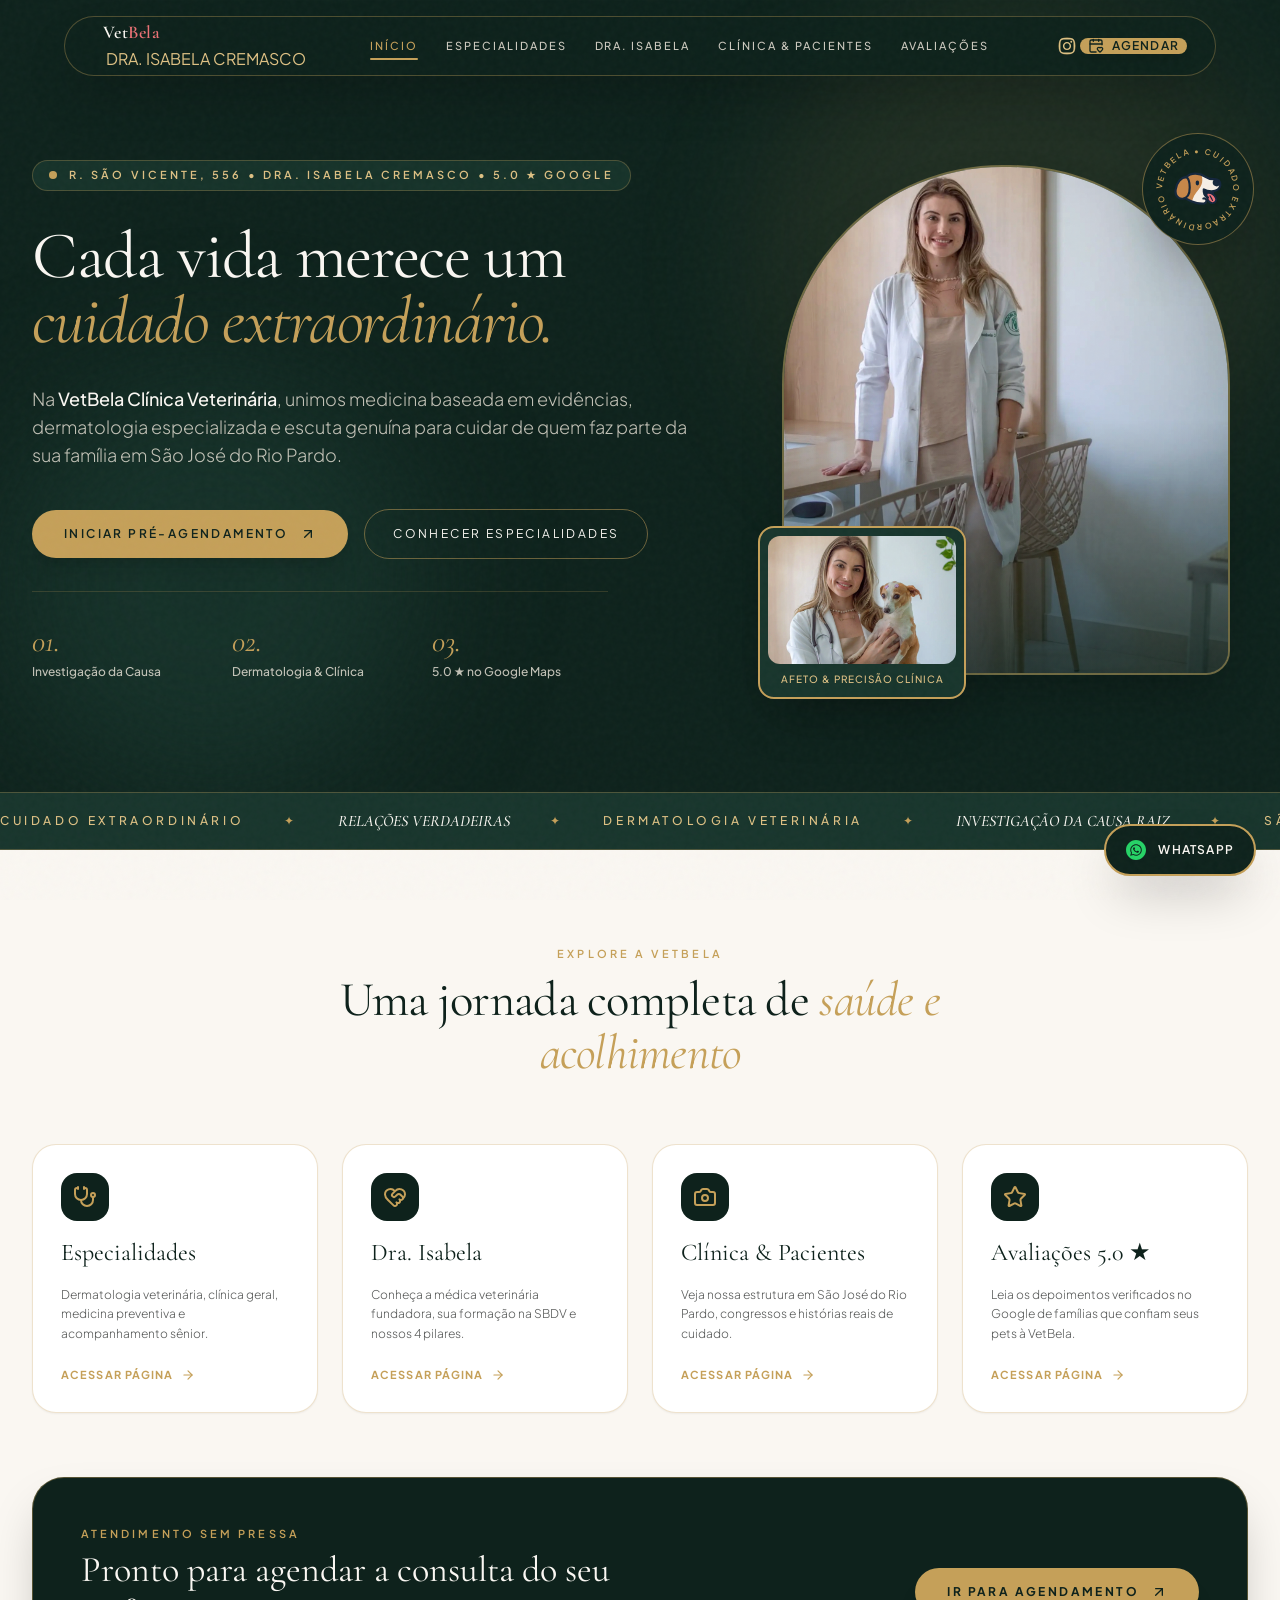
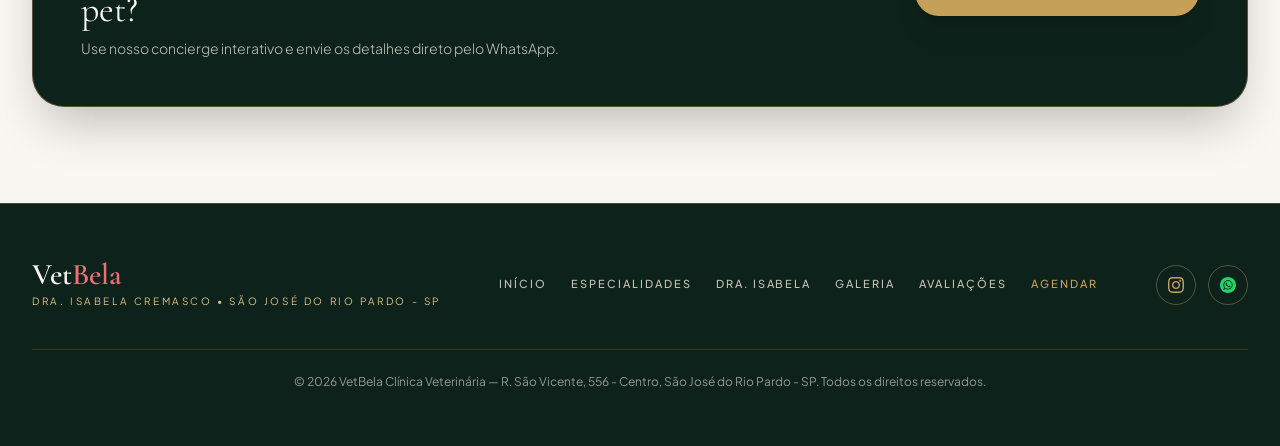
==== commit c964cce3: "Improve compact mobile header branding" ====
--- a/mult/index.html
+++ b/mult/index.html
@@ -178,47 +178,7 @@
     }
   </style>
 <style>*, ::before, ::after{--tw-border-spacing-x:0;--tw-border-spacing-y:0;--tw-translate-x:0;--tw-translate-y:0;--tw-rotate:0;--tw-skew-x:0;--tw-skew-y:0;--tw-scale-x:1;--tw-scale-y:1;--tw-pan-x: ;--tw-pan-y: ;--tw-pinch-zoom: ;--tw-scroll-snap-strictness:proximity;--tw-gradient-from-position: ;--tw-gradient-via-position: ;--tw-gradient-to-position: ;--tw-ordinal: ;--tw-slashed-zero: ;--tw-numeric-figure: ;--tw-numeric-spacing: ;--tw-numeric-fraction: ;--tw-ring-inset: ;--tw-ring-offset-width:0px;--tw-ring-offset-color:#fff;--tw-ring-color:rgb(59 130 246 / 0.5);--tw-ring-offset-shadow:0 0 #0000;--tw-ring-shadow:0 0 #0000;--tw-shadow:0 0 #0000;--tw-shadow-colored:0 0 #0000;--tw-blur: ;--tw-brightness: ;--tw-contrast: ;--tw-grayscale: ;--tw-hue-rotate: ;--tw-invert: ;--tw-saturate: ;--tw-sepia: ;--tw-drop-shadow: ;--tw-backdrop-blur: ;--tw-backdrop-brightness: ;--tw-backdrop-contrast: ;--tw-backdrop-grayscale: ;--tw-backdrop-hue-rotate: ;--tw-backdrop-invert: ;--tw-backdrop-opacity: ;--tw-backdrop-saturate: ;--tw-backdrop-sepia: ;--tw-contain-size: ;--tw-contain-layout: ;--tw-contain-paint: ;--tw-contain-style: }::backdrop{--tw-border-spacing-x:0;--tw-border-spacing-y:0;--tw-translate-x:0;--tw-translate-y:0;--tw-rotate:0;--tw-skew-x:0;--tw-skew-y:0;--tw-scale-x:1;--tw-scale-y:1;--tw-pan-x: ;--tw-pan-y: ;--tw-pinch-zoom: ;--tw-scroll-snap-strictness:proximity;--tw-gradient-from-position: ;--tw-gradient-via-position: ;--tw-gradient-to-position: ;--tw-ordinal: ;--tw-slashed-zero: ;--tw-numeric-figure: ;--tw-numeric-spacing: ;--tw-numeric-fraction: ;--tw-ring-inset: ;--tw-ring-offset-width:0px;--tw-ring-offset-color:#fff;--tw-ring-color:rgb(59 130 246 / 0.5);--tw-ring-offset-shadow:0 0 #0000;--tw-ring-shadow:0 0 #0000;--tw-shadow:0 0 #0000;--tw-shadow-colored:0 0 #0000;--tw-blur: ;--tw-brightness: ;--tw-contrast: ;--tw-grayscale: ;--tw-hue-rotate: ;--tw-invert: ;--tw-saturate: ;--tw-sepia: ;--tw-drop-shadow: ;--tw-backdrop-blur: ;--tw-backdrop-brightness: ;--tw-backdrop-contrast: ;--tw-backdrop-grayscale: ;--tw-backdrop-hue-rotate: ;--tw-backdrop-invert: ;--tw-backdrop-opacity: ;--tw-backdrop-saturate: ;--tw-backdrop-sepia: ;--tw-contain-size: ;--tw-contain-layout: ;--tw-contain-paint: ;--tw-contain-style: }/* ! tailwindcss v3.4.17 | MIT License | https://tailwindcss.com */*,::after,::before{box-sizing:border-box;border-width:0;border-style:solid;border-color:#e5e7eb}::after,::before{--tw-content:''}:host,html{line-height:1.5;-webkit-text-size-adjust:100%;-moz-tab-size:4;tab-size:4;font-family:"Plus Jakarta Sans", sans-serif;font-feature-settings:normal;font-variation-settings:normal;-webkit-tap-highlight-color:transparent}body{margin:0;line-height:inherit}hr{height:0;color:inherit;border-top-width:1px}abbr:where([title]){-webkit-text-decoration:underline dotted;text-decoration:underline dotted}h1,h2,h3,h4,h5,h6{font-size:inherit;font-weight:inherit}a{color:inherit;text-decoration:inherit}b,strong{font-weight:bolder}code,kbd,pre,samp{font-family:ui-monospace, SFMono-Regular, Menlo, Monaco, Consolas, "Liberation Mono", "Courier New", monospace;font-feature-settings:normal;font-variation-settings:normal;font-size:1em}small{font-size:80%}sub,sup{font-size:75%;line-height:0;position:relative;vertical-align:baseline}sub{bottom:-.25em}sup{top:-.5em}table{text-indent:0;border-color:inherit;border-collapse:collapse}button,input,optgroup,select,textarea{font-family:inherit;font-feature-settings:inherit;font-variation-settings:inherit;font-size:100%;font-weight:inherit;line-height:inherit;letter-spacing:inherit;color:inherit;margin:0;padding:0}button,select{text-transform:none}button,input:where([type=button]),input:where([type=reset]),input:where([type=submit]){-webkit-appearance:button;background-color:transparent;background-image:none}:-moz-focusring{outline:auto}:-moz-ui-invalid{box-shadow:none}progress{vertical-align:baseline}::-webkit-inner-spin-button,::-webkit-outer-spin-button{height:auto}[type=search]{-webkit-appearance:textfield;outline-offset:-2px}::-webkit-search-decoration{-webkit-appearance:none}::-webkit-file-upload-button{-webkit-appearance:button;font:inherit}summary{display:list-item}blockquote,dd,dl,figure,h1,h2,h3,h4,h5,h6,hr,p,pre{margin:0}fieldset{margin:0;padding:0}legend{padding:0}menu,ol,ul{list-style:none;margin:0;padding:0}dialog{padding:0}textarea{resize:vertical}input::placeholder,textarea::placeholder{opacity:1;color:#9ca3af}[role=button],button{cursor:pointer}:disabled{cursor:default}audio,canvas,embed,iframe,img,object,svg,video{display:block;vertical-align:middle}img,video{max-width:100%;height:auto}[hidden]:where(:not([hidden=until-found])){display:none}.pointer-events-none{pointer-events:none}.fixed{position:fixed}.absolute{position:absolute}.relative{position:relative}.-inset-3{inset:-0.75rem}.inset-0{inset:0px}.inset-x-0{left:0px;right:0px}.inset-x-6{left:1.5rem;right:1.5rem}.-bottom-6{bottom:-1.5rem}.-left-3{left:-0.75rem}.-right-4{right:-1rem}.-top-8{top:-2rem}.bottom-0{bottom:0px}.bottom-5{bottom:1.25rem}.bottom-6{bottom:1.5rem}.left-0{left:0px}.left-5{left:1.25rem}.right-0{right:0px}.right-6{right:1.5rem}.top-0{top:0px}.top-4{top:1rem}.top-6{top:1.5rem}.z-10{z-index:10}.z-20{z-index:20}.z-40{z-index:40}.z-50{z-index:50}.z-\[9999\]{z-index:9999}.mx-auto{margin-left:auto;margin-right:auto}.mb-1{margin-bottom:0.25rem}.mb-10{margin-bottom:2.5rem}.mb-14{margin-bottom:3.5rem}.mb-16{margin-bottom:4rem}.mb-2{margin-bottom:0.5rem}.mb-3{margin-bottom:0.75rem}.mt-0\.5{margin-top:0.125rem}.mt-1{margin-top:0.25rem}.mt-14{margin-top:3.5rem}.mt-16{margin-top:4rem}.mt-2{margin-top:0.5rem}.mt-4{margin-top:1rem}.mt-6{margin-top:1.5rem}.block{display:block}.inline-block{display:inline-block}.flex{display:flex}.inline-flex{display:inline-flex}.grid{display:grid}.hidden{display:none}.aspect-\[4\/3\]{aspect-ratio:4/3}.h-10{height:2.5rem}.h-12{height:3rem}.h-16{height:4rem}.h-2{height:0.5rem}.h-2\.5{height:0.625rem}.h-24{height:6rem}.h-28{height:7rem}.h-3\.5{height:0.875rem}.h-32{height:8rem}.h-4{height:1rem}.h-5{height:1.25rem}.h-6{height:1.5rem}.h-80{height:20rem}.h-9{height:2.25rem}.h-\[420px\]{height:420px}.h-\[430px\]{height:430px}.h-\[460px\]{height:460px}.h-\[500px\]{height:500px}.h-\[520px\]{height:520px}.h-full{height:100%}.max-h-48{max-height:12rem}.max-h-\[85vh\]{max-height:85vh}.max-h-\[88vh\]{max-height:88vh}.min-h-screen{min-height:100vh}.w-10{width:2.5rem}.w-12{width:3rem}.w-16{width:4rem}.w-2{width:0.5rem}.w-2\.5{width:0.625rem}.w-24{width:6rem}.w-28{width:7rem}.w-3\.5{width:0.875rem}.w-4{width:1rem}.w-44{width:11rem}.w-5{width:1.25rem}.w-6{width:1.5rem}.w-9{width:2.25rem}.w-\[370px\]{width:370px}.w-\[420px\]{width:420px}.w-\[520px\]{width:520px}.w-full{width:100%}.w-px{width:1px}.max-w-2xl{max-width:42rem}.max-w-3xl{max-width:48rem}.max-w-6xl{max-width:72rem}.max-w-7xl{max-width:80rem}.max-w-full{max-width:100%}.max-w-md{max-width:28rem}.max-w-xl{max-width:36rem}.flex-1{flex:1 1 0%}.shrink-0{flex-shrink:0}.-translate-x-3{--tw-translate-x:-0.75rem;transform:translate(var(--tw-translate-x), var(--tw-translate-y)) rotate(var(--tw-rotate)) skewX(var(--tw-skew-x)) skewY(var(--tw-skew-y)) scaleX(var(--tw-scale-x)) scaleY(var(--tw-scale-y))}.translate-y-3{--tw-translate-y:0.75rem;transform:translate(var(--tw-translate-x), var(--tw-translate-y)) rotate(var(--tw-rotate)) skewX(var(--tw-skew-x)) skewY(var(--tw-skew-y)) scaleX(var(--tw-scale-x)) scaleY(var(--tw-scale-y))}.rotate-180{--tw-rotate:180deg;transform:translate(var(--tw-translate-x), var(--tw-translate-y)) rotate(var(--tw-rotate)) skewX(var(--tw-skew-x)) skewY(var(--tw-skew-y)) scaleX(var(--tw-scale-x)) scaleY(var(--tw-scale-y))}@keyframes pulse{50%{opacity:.5}}.animate-pulse{animation:pulse 2s cubic-bezier(0.4, 0, 0.6, 1) infinite}.cursor-move{cursor:move}.cursor-pointer{cursor:pointer}.select-none{-webkit-user-select:none;user-select:none}.grid-cols-1{grid-template-columns:repeat(1, minmax(0, 1fr))}.grid-cols-2{grid-template-columns:repeat(2, minmax(0, 1fr))}.grid-cols-3{grid-template-columns:repeat(3, minmax(0, 1fr))}.grid-cols-4{grid-template-columns:repeat(4, minmax(0, 1fr))}.flex-col{flex-direction:column}.flex-wrap{flex-wrap:wrap}.items-start{align-items:flex-start}.items-center{align-items:center}.items-baseline{align-items:baseline}.items-stretch{align-items:stretch}.justify-center{justify-content:center}.justify-between{justify-content:space-between}.gap-0\.5{gap:0.125rem}.gap-1{gap:0.25rem}.gap-1\.5{gap:0.375rem}.gap-10{gap:2.5rem}.gap-12{gap:3rem}.gap-2{gap:0.5rem}.gap-2\.5{gap:0.625rem}.gap-3{gap:0.75rem}.gap-4{gap:1rem}.gap-5{gap:1.25rem}.gap-6{gap:1.5rem}.gap-7{gap:1.75rem}.gap-8{gap:2rem}.space-y-1\.5 > :not([hidden]) ~ :not([hidden]){--tw-space-y-reverse:0;margin-top:calc(0.375rem * calc(1 - var(--tw-space-y-reverse)));margin-bottom:calc(0.375rem * var(--tw-space-y-reverse))}.space-y-10 > :not([hidden]) ~ :not([hidden]){--tw-space-y-reverse:0;margin-top:calc(2.5rem * calc(1 - var(--tw-space-y-reverse)));margin-bottom:calc(2.5rem * var(--tw-space-y-reverse))}.space-y-2 > :not([hidden]) ~ :not([hidden]){--tw-space-y-reverse:0;margin-top:calc(0.5rem * calc(1 - var(--tw-space-y-reverse)));margin-bottom:calc(0.5rem * var(--tw-space-y-reverse))}.space-y-3 > :not([hidden]) ~ :not([hidden]){--tw-space-y-reverse:0;margin-top:calc(0.75rem * calc(1 - var(--tw-space-y-reverse)));margin-bottom:calc(0.75rem * var(--tw-space-y-reverse))}.space-y-4 > :not([hidden]) ~ :not([hidden]){--tw-space-y-reverse:0;margin-top:calc(1rem * calc(1 - var(--tw-space-y-reverse)));margin-bottom:calc(1rem * var(--tw-space-y-reverse))}.space-y-5 > :not([hidden]) ~ :not([hidden]){--tw-space-y-reverse:0;margin-top:calc(1.25rem * calc(1 - var(--tw-space-y-reverse)));margin-bottom:calc(1.25rem * var(--tw-space-y-reverse))}.space-y-6 > :not([hidden]) ~ :not([hidden]){--tw-space-y-reverse:0;margin-top:calc(1.5rem * calc(1 - var(--tw-space-y-reverse)));margin-bottom:calc(1.5rem * var(--tw-space-y-reverse))}.space-y-8 > :not([hidden]) ~ :not([hidden]){--tw-space-y-reverse:0;margin-top:calc(2rem * calc(1 - var(--tw-space-y-reverse)));margin-bottom:calc(2rem * var(--tw-space-y-reverse))}.divide-y > :not([hidden]) ~ :not([hidden]){--tw-divide-y-reverse:0;border-top-width:calc(1px * calc(1 - var(--tw-divide-y-reverse)));border-bottom-width:calc(1px * var(--tw-divide-y-reverse))}.divide-vet-gold\/25 > :not([hidden]) ~ :not([hidden]){border-color:rgb(197 160 89 / 0.25)}.self-end{align-self:flex-end}.overflow-hidden{overflow:hidden}.overflow-y-auto{overflow-y:auto}.scroll-smooth{scroll-behavior:smooth}.whitespace-nowrap{white-space:nowrap}.rounded{border-radius:0.25rem}.rounded-2xl{border-radius:1rem}.rounded-3xl{border-radius:1.5rem}.rounded-\[1\.5rem\]{border-radius:1.5rem}.rounded-\[2rem\]{border-radius:2rem}.rounded-full{border-radius:9999px}.rounded-lg{border-radius:0.5rem}.rounded-xl{border-radius:0.75rem}.border{border-width:1px}.border-0{border-width:0px}.border-2{border-width:2px}.border-y{border-top-width:1px;border-bottom-width:1px}.border-b{border-bottom-width:1px}.border-l-2{border-left-width:2px}.border-t{border-top-width:1px}.border-amber-500\/40{border-color:rgb(245 158 11 / 0.4)}.border-amber-500\/50{border-color:rgb(245 158 11 / 0.5)}.border-sky-500\/40{border-color:rgb(14 165 233 / 0.4)}.border-slate-700{--tw-border-opacity:1;border-color:rgb(51 65 85 / var(--tw-border-opacity, 1))}.border-slate-700\/70{border-color:rgb(51 65 85 / 0.7)}.border-slate-800{--tw-border-opacity:1;border-color:rgb(30 41 59 / var(--tw-border-opacity, 1))}.border-vet-emerald{--tw-border-opacity:1;border-color:rgb(14 34 28 / var(--tw-border-opacity, 1))}.border-vet-emerald\/25{border-color:rgb(14 34 28 / 0.25)}.border-vet-gold{--tw-border-opacity:1;border-color:rgb(197 160 89 / var(--tw-border-opacity, 1))}.border-vet-gold\/20{border-color:rgb(197 160 89 / 0.2)}.border-vet-gold\/25{border-color:rgb(197 160 89 / 0.25)}.border-vet-gold\/30{border-color:rgb(197 160 89 / 0.3)}.border-vet-gold\/35{border-color:rgb(197 160 89 / 0.35)}.border-vet-gold\/40{border-color:rgb(197 160 89 / 0.4)}.border-vet-gold\/45{border-color:rgb(197 160 89 / 0.45)}.border-vet-gold\/50{border-color:rgb(197 160 89 / 0.5)}.border-white{--tw-border-opacity:1;border-color:rgb(255 255 255 / var(--tw-border-opacity, 1))}.bg-amber-400{--tw-bg-opacity:1;background-color:rgb(251 191 36 / var(--tw-bg-opacity, 1))}.bg-amber-500{--tw-bg-opacity:1;background-color:rgb(245 158 11 / var(--tw-bg-opacity, 1))}.bg-amber-500\/20{background-color:rgb(245 158 11 / 0.2)}.bg-black\/90{background-color:rgb(0 0 0 / 0.9)}.bg-emerald-100\/80{background-color:rgb(209 250 229 / 0.8)}.bg-emerald-400{--tw-bg-opacity:1;background-color:rgb(52 211 153 / var(--tw-bg-opacity, 1))}.bg-emerald-500{--tw-bg-opacity:1;background-color:rgb(16 185 129 / var(--tw-bg-opacity, 1))}.bg-rose-500\/20{background-color:rgb(244 63 94 / 0.2)}.bg-sky-500\/20{background-color:rgb(14 165 233 / 0.2)}.bg-slate-700{--tw-bg-opacity:1;background-color:rgb(51 65 85 / var(--tw-bg-opacity, 1))}.bg-slate-800{--tw-bg-opacity:1;background-color:rgb(30 41 59 / var(--tw-bg-opacity, 1))}.bg-slate-800\/70{background-color:rgb(30 41 59 / 0.7)}.bg-slate-900{--tw-bg-opacity:1;background-color:rgb(15 23 42 / var(--tw-bg-opacity, 1))}.bg-slate-900\/80{background-color:rgb(15 23 42 / 0.8)}.bg-slate-900\/95{background-color:rgb(15 23 42 / 0.95)}.bg-slate-950{--tw-bg-opacity:1;background-color:rgb(2 6 23 / var(--tw-bg-opacity, 1))}.bg-slate-950\/90{background-color:rgb(2 6 23 / 0.9)}.bg-transparent{background-color:transparent}.bg-vet-champagne\/50{background-color:rgb(239 232 220 / 0.5)}.bg-vet-champagne\/60{background-color:rgb(239 232 220 / 0.6)}.bg-vet-emerald{--tw-bg-opacity:1;background-color:rgb(14 34 28 / var(--tw-bg-opacity, 1))}.bg-vet-emerald\/95{background-color:rgb(14 34 28 / 0.95)}.bg-vet-emeraldSoft{--tw-bg-opacity:1;background-color:rgb(24 53 44 / var(--tw-bg-opacity, 1))}.bg-vet-emeraldSoft\/60{background-color:rgb(24 53 44 / 0.6)}.bg-vet-emeraldSoft\/80{background-color:rgb(24 53 44 / 0.8)}.bg-vet-emeraldSoft\/90{background-color:rgb(24 53 44 / 0.9)}.bg-vet-gold{--tw-bg-opacity:1;background-color:rgb(197 160 89 / var(--tw-bg-opacity, 1))}.bg-vet-gold\/10{background-color:rgb(197 160 89 / 0.1)}.bg-vet-gold\/30{background-color:rgb(197 160 89 / 0.3)}.bg-vet-offwhite{--tw-bg-opacity:1;background-color:rgb(250 247 242 / var(--tw-bg-opacity, 1))}.bg-white{--tw-bg-opacity:1;background-color:rgb(255 255 255 / var(--tw-bg-opacity, 1))}.bg-white\/10{background-color:rgb(255 255 255 / 0.1)}.bg-white\/90{background-color:rgb(255 255 255 / 0.9)}.bg-gradient-to-t{background-image:linear-gradient(to top, var(--tw-gradient-stops))}.from-vet-emerald{--tw-gradient-from:#0E221C var(--tw-gradient-from-position);--tw-gradient-to:rgb(14 34 28 / 0) var(--tw-gradient-to-position);--tw-gradient-stops:var(--tw-gradient-from), var(--tw-gradient-to)}.from-vet-emerald\/75{--tw-gradient-from:rgb(14 34 28 / 0.75) var(--tw-gradient-from-position);--tw-gradient-to:rgb(14 34 28 / 0) var(--tw-gradient-to-position);--tw-gradient-stops:var(--tw-gradient-from), var(--tw-gradient-to)}.via-transparent{--tw-gradient-to:rgb(0 0 0 / 0)  var(--tw-gradient-to-position);--tw-gradient-stops:var(--tw-gradient-from), transparent var(--tw-gradient-via-position), var(--tw-gradient-to)}.via-vet-emerald\/25{--tw-gradient-to:rgb(14 34 28 / 0)  var(--tw-gradient-to-position);--tw-gradient-stops:var(--tw-gradient-from), rgb(14 34 28 / 0.25) var(--tw-gradient-via-position), var(--tw-gradient-to)}.to-transparent{--tw-gradient-to:transparent var(--tw-gradient-to-position)}.fill-\[\#25D366\]{fill:#25D366}.fill-current{fill:currentColor}.fill-vet-gold{fill:#C5A059}.object-cover{object-fit:cover}.p-1{padding:0.25rem}.p-2{padding:0.5rem}.p-2\.5{padding:0.625rem}.p-3{padding:0.75rem}.p-4{padding:1rem}.p-5{padding:1.25rem}.p-6{padding:1.5rem}.p-7{padding:1.75rem}.p-8{padding:2rem}.px-1{padding-left:0.25rem;padding-right:0.25rem}.px-1\.5{padding-left:0.375rem;padding-right:0.375rem}.px-2{padding-left:0.5rem;padding-right:0.5rem}.px-2\.5{padding-left:0.625rem;padding-right:0.625rem}.px-3{padding-left:0.75rem;padding-right:0.75rem}.px-4{padding-left:1rem;padding-right:1rem}.px-5{padding-left:1.25rem;padding-right:1.25rem}.px-7{padding-left:1.75rem;padding-right:1.75rem}.px-8{padding-left:2rem;padding-right:2rem}.py-0\.5{padding-top:0.125rem;padding-bottom:0.125rem}.py-1{padding-top:0.25rem;padding-bottom:0.25rem}.py-1\.5{padding-top:0.375rem;padding-bottom:0.375rem}.py-14{padding-top:3.5rem;padding-bottom:3.5rem}.py-2\.5{padding-top:0.625rem;padding-bottom:0.625rem}.py-20{padding-top:5rem;padding-bottom:5rem}.py-24{padding-top:6rem;padding-bottom:6rem}.py-3{padding-top:0.75rem;padding-bottom:0.75rem}.py-3\.5{padding-top:0.875rem;padding-bottom:0.875rem}.py-4{padding-top:1rem;padding-bottom:1rem}.py-5{padding-top:1.25rem;padding-bottom:1.25rem}.py-6{padding-top:1.5rem;padding-bottom:1.5rem}.pb-0\.5{padding-bottom:0.125rem}.pb-16{padding-bottom:4rem}.pb-2\.5{padding-bottom:0.625rem}.pb-20{padding-bottom:5rem}.pl-11{padding-left:2.75rem}.pl-6{padding-left:1.5rem}.pr-1{padding-right:0.25rem}.pr-10{padding-right:2.5rem}.pt-1{padding-top:0.25rem}.pt-2{padding-top:0.5rem}.pt-3{padding-top:0.75rem}.pt-32{padding-top:8rem}.pt-36{padding-top:9rem}.pt-6{padding-top:1.5rem}.pt-8{padding-top:2rem}.text-left{text-align:left}.text-center{text-align:center}.font-sans{font-family:"Plus Jakarta Sans", sans-serif}.font-serif{font-family:"Cormorant Garamond", Georgia, serif}.text-2xl{font-size:1.5rem;line-height:2rem}.text-3xl{font-size:1.875rem;line-height:2.25rem}.text-4xl{font-size:2.25rem;line-height:2.5rem}.text-\[10px\]{font-size:10px}.text-\[11px\]{font-size:11px}.text-\[9px\]{font-size:9px}.text-base{font-size:1rem;line-height:1.5rem}.text-lg{font-size:1.125rem;line-height:1.75rem}.text-sm{font-size:0.875rem;line-height:1.25rem}.text-xs{font-size:0.75rem;line-height:1rem}.font-black{font-weight:900}.font-bold{font-weight:700}.font-extrabold{font-weight:800}.font-light{font-weight:300}.font-medium{font-weight:500}.font-normal{font-weight:400}.font-semibold{font-weight:600}.uppercase{text-transform:uppercase}.italic{font-style:italic}.leading-none{line-height:1}.leading-relaxed{line-height:1.625}.leading-snug{line-height:1.375}.tracking-\[0\.18em\]{letter-spacing:0.18em}.tracking-\[0\.22em\]{letter-spacing:0.22em}.tracking-\[0\.24em\]{letter-spacing:0.24em}.tracking-\[0\.26em\]{letter-spacing:0.26em}.tracking-\[0\.2em\]{letter-spacing:0.2em}.tracking-\[0\.3em\]{letter-spacing:0.3em}.tracking-normal{letter-spacing:0em}.tracking-wide{letter-spacing:0.025em}.tracking-wider{letter-spacing:0.05em}.tracking-widest{letter-spacing:0.1em}.\!text-vet-goldLight{--tw-text-opacity:1 !important;color:rgb(222 193 132 / var(--tw-text-opacity, 1)) !important}.text-\[\#25D366\]{--tw-text-opacity:1;color:rgb(37 211 102 / var(--tw-text-opacity, 1))}.text-\[\#EA7175\]{--tw-text-opacity:1;color:rgb(234 113 117 / var(--tw-text-opacity, 1))}.text-amber-300{--tw-text-opacity:1;color:rgb(252 211 77 / var(--tw-text-opacity, 1))}.text-amber-400{--tw-text-opacity:1;color:rgb(251 191 36 / var(--tw-text-opacity, 1))}.text-emerald-800{--tw-text-opacity:1;color:rgb(6 95 70 / var(--tw-text-opacity, 1))}.text-rose-300{--tw-text-opacity:1;color:rgb(253 164 175 / var(--tw-text-opacity, 1))}.text-sky-300{--tw-text-opacity:1;color:rgb(125 211 252 / var(--tw-text-opacity, 1))}.text-slate-100{--tw-text-opacity:1;color:rgb(241 245 249 / var(--tw-text-opacity, 1))}.text-slate-200{--tw-text-opacity:1;color:rgb(226 232 240 / var(--tw-text-opacity, 1))}.text-slate-300{--tw-text-opacity:1;color:rgb(203 213 225 / var(--tw-text-opacity, 1))}.text-slate-400{--tw-text-opacity:1;color:rgb(148 163 184 / var(--tw-text-opacity, 1))}.text-slate-500{--tw-text-opacity:1;color:rgb(100 116 139 / var(--tw-text-opacity, 1))}.text-slate-950{--tw-text-opacity:1;color:rgb(2 6 23 / var(--tw-text-opacity, 1))}.text-vet-champagne\/60{color:rgb(239 232 220 / 0.6)}.text-vet-champagne\/80{color:rgb(239 232 220 / 0.8)}.text-vet-champagne\/85{color:rgb(239 232 220 / 0.85)}.text-vet-emerald{--tw-text-opacity:1;color:rgb(14 34 28 / var(--tw-text-opacity, 1))}.text-vet-gold{--tw-text-opacity:1;color:rgb(197 160 89 / var(--tw-text-opacity, 1))}.text-vet-gold\/60{color:rgb(197 160 89 / 0.6)}.text-vet-goldLight{--tw-text-opacity:1;color:rgb(222 193 132 / var(--tw-text-opacity, 1))}.text-vet-graphite\/60{color:rgb(28 31 30 / 0.6)}.text-vet-graphite\/75{color:rgb(28 31 30 / 0.75)}.text-vet-graphite\/80{color:rgb(28 31 30 / 0.8)}.text-vet-offwhite{--tw-text-opacity:1;color:rgb(250 247 242 / var(--tw-text-opacity, 1))}.text-white{--tw-text-opacity:1;color:rgb(255 255 255 / var(--tw-text-opacity, 1))}.text-white\/80{color:rgb(255 255 255 / 0.8)}.underline{-webkit-text-decoration-line:underline;text-decoration-line:underline}.decoration-vet-gold{-webkit-text-decoration-color:#C5A059;text-decoration-color:#C5A059}.antialiased{-webkit-font-smoothing:antialiased;-moz-osx-font-smoothing:grayscale}.accent-amber-400{accent-color:#fbbf24}.shadow-2xl{--tw-shadow:0 25px 50px -12px rgb(0 0 0 / 0.25);--tw-shadow-colored:0 25px 50px -12px var(--tw-shadow-color);box-shadow:var(--tw-ring-offset-shadow, 0 0 #0000), var(--tw-ring-shadow, 0 0 #0000), var(--tw-shadow)}.shadow-lg{--tw-shadow:0 10px 15px -3px rgb(0 0 0 / 0.1), 0 4px 6px -4px rgb(0 0 0 / 0.1);--tw-shadow-colored:0 10px 15px -3px var(--tw-shadow-color), 0 4px 6px -4px var(--tw-shadow-color);box-shadow:var(--tw-ring-offset-shadow, 0 0 #0000), var(--tw-ring-shadow, 0 0 #0000), var(--tw-shadow)}.shadow-md{--tw-shadow:0 4px 6px -1px rgb(0 0 0 / 0.1), 0 2px 4px -2px rgb(0 0 0 / 0.1);--tw-shadow-colored:0 4px 6px -1px var(--tw-shadow-color), 0 2px 4px -2px var(--tw-shadow-color);box-shadow:var(--tw-ring-offset-shadow, 0 0 #0000), var(--tw-ring-shadow, 0 0 #0000), var(--tw-shadow)}.shadow-sm{--tw-shadow:0 1px 2px 0 rgb(0 0 0 / 0.05);--tw-shadow-colored:0 1px 2px 0 var(--tw-shadow-color);box-shadow:var(--tw-ring-offset-shadow, 0 0 #0000), var(--tw-ring-shadow, 0 0 #0000), var(--tw-shadow)}.shadow-xl{--tw-shadow:0 20px 25px -5px rgb(0 0 0 / 0.1), 0 8px 10px -6px rgb(0 0 0 / 0.1);--tw-shadow-colored:0 20px 25px -5px var(--tw-shadow-color), 0 8px 10px -6px var(--tw-shadow-color);box-shadow:var(--tw-ring-offset-shadow, 0 0 #0000), var(--tw-ring-shadow, 0 0 #0000), var(--tw-shadow)}.blur-3xl{--tw-blur:blur(64px);filter:var(--tw-blur) var(--tw-brightness) var(--tw-contrast) var(--tw-grayscale) var(--tw-hue-rotate) var(--tw-invert) var(--tw-saturate) var(--tw-sepia) var(--tw-drop-shadow)}.drop-shadow{--tw-drop-shadow:drop-shadow(0 1px 2px rgb(0 0 0 / 0.1)) drop-shadow(0 1px 1px rgb(0 0 0 / 0.06));filter:var(--tw-blur) var(--tw-brightness) var(--tw-contrast) var(--tw-grayscale) var(--tw-hue-rotate) var(--tw-invert) var(--tw-saturate) var(--tw-sepia) var(--tw-drop-shadow)}.backdrop-blur-md{--tw-backdrop-blur:blur(12px);-webkit-backdrop-filter:var(--tw-backdrop-blur) var(--tw-backdrop-brightness) var(--tw-backdrop-contrast) var(--tw-backdrop-grayscale) var(--tw-backdrop-hue-rotate) var(--tw-backdrop-invert) var(--tw-backdrop-opacity) var(--tw-backdrop-saturate) var(--tw-backdrop-sepia);backdrop-filter:var(--tw-backdrop-blur) var(--tw-backdrop-brightness) var(--tw-backdrop-contrast) var(--tw-backdrop-grayscale) var(--tw-backdrop-hue-rotate) var(--tw-backdrop-invert) var(--tw-backdrop-opacity) var(--tw-backdrop-saturate) var(--tw-backdrop-sepia)}.backdrop-blur-xl{--tw-backdrop-blur:blur(24px);-webkit-backdrop-filter:var(--tw-backdrop-blur) var(--tw-backdrop-brightness) var(--tw-backdrop-contrast) var(--tw-backdrop-grayscale) var(--tw-backdrop-hue-rotate) var(--tw-backdrop-invert) var(--tw-backdrop-opacity) var(--tw-backdrop-saturate) var(--tw-backdrop-sepia);backdrop-filter:var(--tw-backdrop-blur) var(--tw-backdrop-brightness) var(--tw-backdrop-contrast) var(--tw-backdrop-grayscale) var(--tw-backdrop-hue-rotate) var(--tw-backdrop-invert) var(--tw-backdrop-opacity) var(--tw-backdrop-saturate) var(--tw-backdrop-sepia)}.transition{transition-property:color, background-color, border-color, fill, stroke, opacity, box-shadow, transform, filter, -webkit-text-decoration-color, -webkit-backdrop-filter;transition-property:color, background-color, border-color, text-decoration-color, fill, stroke, opacity, box-shadow, transform, filter, backdrop-filter;transition-property:color, background-color, border-color, text-decoration-color, fill, stroke, opacity, box-shadow, transform, filter, backdrop-filter, -webkit-text-decoration-color, -webkit-backdrop-filter;transition-timing-function:cubic-bezier(0.4, 0, 0.2, 1);transition-duration:150ms}.transition-all{transition-property:all;transition-timing-function:cubic-bezier(0.4, 0, 0.2, 1);transition-duration:150ms}.transition-transform{transition-property:transform;transition-timing-function:cubic-bezier(0.4, 0, 0.2, 1);transition-duration:150ms}.duration-500{transition-duration:500ms}.selection\:bg-vet-gold *::selection{--tw-bg-opacity:1;background-color:rgb(197 160 89 / var(--tw-bg-opacity, 1))}.selection\:text-vet-emerald *::selection{--tw-text-opacity:1;color:rgb(14 34 28 / var(--tw-text-opacity, 1))}.selection\:bg-vet-gold::selection{--tw-bg-opacity:1;background-color:rgb(197 160 89 / var(--tw-bg-opacity, 1))}.selection\:text-vet-emerald::selection{--tw-text-opacity:1;color:rgb(14 34 28 / var(--tw-text-opacity, 1))}.placeholder\:text-slate-500::placeholder{--tw-text-opacity:1;color:rgb(100 116 139 / var(--tw-text-opacity, 1))}.placeholder\:text-vet-champagne\/40::placeholder{color:rgb(239 232 220 / 0.4)}.hover\:-translate-y-1:hover{--tw-translate-y:-0.25rem;transform:translate(var(--tw-translate-x), var(--tw-translate-y)) rotate(var(--tw-rotate)) skewX(var(--tw-skew-x)) skewY(var(--tw-skew-y)) scaleX(var(--tw-scale-x)) scaleY(var(--tw-scale-y))}.hover\:scale-105:hover{--tw-scale-x:1.05;--tw-scale-y:1.05;transform:translate(var(--tw-translate-x), var(--tw-translate-y)) rotate(var(--tw-rotate)) skewX(var(--tw-skew-x)) skewY(var(--tw-skew-y)) scaleX(var(--tw-scale-x)) scaleY(var(--tw-scale-y))}.hover\:border-vet-emerald:hover{--tw-border-opacity:1;border-color:rgb(14 34 28 / var(--tw-border-opacity, 1))}.hover\:border-vet-gold:hover{--tw-border-opacity:1;border-color:rgb(197 160 89 / var(--tw-border-opacity, 1))}.hover\:bg-amber-400:hover{--tw-bg-opacity:1;background-color:rgb(251 191 36 / var(--tw-bg-opacity, 1))}.hover\:bg-amber-500\/30:hover{background-color:rgb(245 158 11 / 0.3)}.hover\:bg-emerald-400:hover{--tw-bg-opacity:1;background-color:rgb(52 211 153 / var(--tw-bg-opacity, 1))}.hover\:bg-rose-600:hover{--tw-bg-opacity:1;background-color:rgb(225 29 72 / var(--tw-bg-opacity, 1))}.hover\:bg-sky-500\/30:hover{background-color:rgb(14 165 233 / 0.3)}.hover\:bg-slate-600:hover{--tw-bg-opacity:1;background-color:rgb(71 85 105 / var(--tw-bg-opacity, 1))}.hover\:bg-slate-700:hover{--tw-bg-opacity:1;background-color:rgb(51 65 85 / var(--tw-bg-opacity, 1))}.hover\:bg-slate-800:hover{--tw-bg-opacity:1;background-color:rgb(30 41 59 / var(--tw-bg-opacity, 1))}.hover\:bg-vet-emerald:hover{--tw-bg-opacity:1;background-color:rgb(14 34 28 / var(--tw-bg-opacity, 1))}.hover\:bg-vet-emeraldSoft:hover{--tw-bg-opacity:1;background-color:rgb(24 53 44 / var(--tw-bg-opacity, 1))}.hover\:bg-vet-emeraldSoft\/60:hover{background-color:rgb(24 53 44 / 0.6)}.hover\:bg-vet-gold:hover{--tw-bg-opacity:1;background-color:rgb(197 160 89 / var(--tw-bg-opacity, 1))}.hover\:bg-vet-gold\/15:hover{background-color:rgb(197 160 89 / 0.15)}.hover\:bg-vet-goldLight:hover{--tw-bg-opacity:1;background-color:rgb(222 193 132 / var(--tw-bg-opacity, 1))}.hover\:text-vet-emerald:hover{--tw-text-opacity:1;color:rgb(14 34 28 / var(--tw-text-opacity, 1))}.hover\:text-vet-gold:hover{--tw-text-opacity:1;color:rgb(197 160 89 / var(--tw-text-opacity, 1))}.hover\:text-vet-offwhite:hover{--tw-text-opacity:1;color:rgb(250 247 242 / var(--tw-text-opacity, 1))}.hover\:text-white:hover{--tw-text-opacity:1;color:rgb(255 255 255 / var(--tw-text-opacity, 1))}.hover\:underline:hover{-webkit-text-decoration-line:underline;text-decoration-line:underline}.hover\:shadow-xl:hover{--tw-shadow:0 20px 25px -5px rgb(0 0 0 / 0.1), 0 8px 10px -6px rgb(0 0 0 / 0.1);--tw-shadow-colored:0 20px 25px -5px var(--tw-shadow-color), 0 8px 10px -6px var(--tw-shadow-color);box-shadow:var(--tw-ring-offset-shadow, 0 0 #0000), var(--tw-ring-shadow, 0 0 #0000), var(--tw-shadow)}.focus\:border-vet-gold:focus{--tw-border-opacity:1;border-color:rgb(197 160 89 / var(--tw-border-opacity, 1))}.focus\:outline-none:focus{outline:2px solid transparent;outline-offset:2px}.group:hover .group-hover\:translate-x-1{--tw-translate-x:0.25rem;transform:translate(var(--tw-translate-x), var(--tw-translate-y)) rotate(var(--tw-rotate)) skewX(var(--tw-skew-x)) skewY(var(--tw-skew-y)) scaleX(var(--tw-scale-x)) scaleY(var(--tw-scale-y))}.group:hover .group-hover\:text-vet-gold{--tw-text-opacity:1;color:rgb(197 160 89 / var(--tw-text-opacity, 1))}@media (min-width: 640px){.sm\:-left-6{left:-1.5rem}.sm\:-right-6{right:-1.5rem}.sm\:block{display:block}.sm\:inline{display:inline}.sm\:h-\[510px\]{height:510px}.sm\:h-\[72px\]{height:72px}.sm\:w-52{width:13rem}.sm\:w-\[410px\]{width:410px}.sm\:w-\[72px\]{width:72px}.sm\:grid-cols-2{grid-template-columns:repeat(2, minmax(0, 1fr))}.sm\:p-10{padding:2.5rem}.sm\:p-12{padding:3rem}.sm\:px-6{padding-left:1.5rem;padding-right:1.5rem}.sm\:px-7{padding-left:1.75rem;padding-right:1.75rem}.sm\:text-3xl{font-size:1.875rem;line-height:2.25rem}.sm\:text-4xl{font-size:2.25rem;line-height:2.5rem}.sm\:text-base{font-size:1rem;line-height:1.5rem}.sm\:text-lg{font-size:1.125rem;line-height:1.75rem}.sm\:text-sm{font-size:0.875rem;line-height:1.25rem}}@media (min-width: 768px){.md\:grid-cols-2{grid-template-columns:repeat(2, minmax(0, 1fr))}.md\:grid-cols-3{grid-template-columns:repeat(3, minmax(0, 1fr))}.md\:flex-row{flex-direction:row}}@media (min-width: 1024px){.lg\:sticky{position:sticky}.lg\:top-32{top:8rem}.lg\:col-span-5{grid-column:span 5 / span 5}.lg\:col-span-7{grid-column:span 7 / span 7}.lg\:flex{display:flex}.lg\:hidden{display:none}.lg\:grid-cols-12{grid-template-columns:repeat(12, minmax(0, 1fr))}.lg\:grid-cols-3{grid-template-columns:repeat(3, minmax(0, 1fr))}.lg\:grid-cols-4{grid-template-columns:repeat(4, minmax(0, 1fr))}.lg\:flex-row{flex-direction:row}.lg\:items-end{align-items:flex-end}.lg\:gap-10{gap:2.5rem}.lg\:gap-16{gap:4rem}.lg\:px-8{padding-left:2rem;padding-right:2rem}.lg\:pb-28{padding-bottom:7rem}.lg\:pt-40{padding-top:10rem}}</style>
-  <style id="vetbela-mobile-header-compact">
-    /* Cabeçalho compacto apenas em celulares; desktop permanece intacto. */
-    @media (max-width: 767px) {
-      header.fixed { top: .35rem !important; padding-left: .5rem !important; padding-right: .5rem !important; }
-      header.fixed > div:first-child {
-        min-height: 72px !important;
-        padding: .15rem .65rem !important;
-        gap: .35rem !important;
-      }
-      header.fixed > div:first-child > div:first-child > div:first-child,
-      header.fixed > div:first-child > a > div:first-child {
-        width: 76px !important;
-        height: 70px !important;
-      }
-      header.fixed > div:first-child > div:first-child > div:first-child > [data-editable-logo]:nth-child(1),
-      header.fixed > div:first-child > a > div:first-child > [data-editable-logo]:nth-child(1) {
-        transform: translate(0px, -5px) scale(.78) !important;
-        transform-origin: top center !important;
-      }
-      header.fixed > div:first-child > div:first-child > div:first-child > [data-editable-logo]:nth-child(2),
-      header.fixed > div:first-child > a > div:first-child > [data-editable-logo]:nth-child(2) {
-        transform: translate(-1px, 8px) scale(.48) !important;
-        transform-origin: top center !important;
-      }
-      header.fixed > div:first-child > div:first-child > div:first-child > [data-editable-logo]:nth-child(3),
-      header.fixed > div:first-child > a > div:first-child > [data-editable-logo]:nth-child(3) {
-        transform: translate(1px, 39px) scale(.72) !important;
-        transform-origin: top center !important;
-      }
-      header.fixed > div:first-child > div:last-child { gap: .35rem !important; }
-      header.fixed > div:first-child > div:last-child > a:first-child {
-        width: 32px !important; height: 32px !important;
-      }
-      header.fixed > div:first-child > div:last-child > a:nth-child(2) {
-        padding: .4rem .65rem !important; gap: .3rem !important;
-      }
-      header.fixed > div:first-child > div:last-child > button {
-        padding: .4rem !important;
-      }
-    }
-  </style>
+  
 </head>
 <body class="antialiased selection:bg-vet-gold selection:text-vet-emerald flex flex-col min-h-screen">
 
@@ -226,12 +186,12 @@
   <!-- HEADER FLUTUANTE PERSISTENTE (NAVEGAÇÃO MULTIPÁGINAS)                 -->
   <!-- ===================================================================== -->
   <header class="fixed top-4 inset-x-0 z-50 px-4">
-    <div class="max-w-6xl mx-auto rounded-full bg-vet-emerald/95 backdrop-blur-xl border border-vet-gold/35 px-4 sm:px-7 py-1.5 shadow-2xl flex items-center justify-between" data-editable-text="true">
+    <div class="max-w-6xl mx-auto rounded-full bg-vet-emerald/95 backdrop-blur-xl border border-vet-gold/35 px-3 sm:px-7 py-1.5 shadow-2xl flex items-center justify-between" data-editable-text="true">
       
       <!-- Logotipo padronizado com a versão /one/ -->
-<a href="#/inicio" onclick="navigateTo('inicio'); return false;" class="flex items-center gap-3 group shrink-0" data-editable-text="true">
+<a href="#/inicio" onclick="navigateTo('inicio'); return false;" class="flex items-center gap-2 sm:gap-3 group shrink-0" data-editable-text="true">
 <!-- 3 Vetores Separados do Logotipo (Alinhados conforme sua base) -->
-                <div class="relative w-24 h-[88px] sm:w-28 sm:h-[96px] shrink-0 select-none overflow-visible">
+                <div class="relative w-14 h-[52px] sm:w-28 sm:h-[96px] shrink-0 select-none overflow-visible">
                   <!-- Peça 1: Escrita Superior (VetBela) -->
                   <div data-editable-logo="true" data-x="0" data-y="-7" data-scale="1" title="Escrita Superior: VetBela" class="absolute inset-x-0 top-0 z-20 flex justify-center transition-transform overflow-visible" style="transform: translate(0px, -7px) scale(1);" data-editable-text="true">
                     <svg xmlns="http://www.w3.org/2000/svg" viewBox="30 -48 340 208" overflow="visible" class="w-full h-auto drop-shadow" role="img" aria-label="VetBela">
@@ -276,9 +236,9 @@
                   </div>
                 </div>
         
-                <div class="hidden sm:block shrink-0" data-editable-text="true">
-                  <span class="font-serif text-2xl tracking-wide text-vet-offwhite font-semibold block leading-none" data-editable-text="true" data-x="2" data-y="0" style="transform: translate(2px, 0px);">Vet<span class="text-[#EA7175]" data-editable-text="true">Bela</span></span>
-                  <span class="text-[8px] uppercase tracking-[0.18em] text-vet-goldLight block mt-1 whitespace-nowrap" data-editable-text="true" data-x="5" data-y="2" style="transform: translate(5px, 2px);">Dra. Isabela Cremasco</span>
+                <div class="block shrink-0" data-editable-text="true">
+                  <span class="font-serif text-lg sm:text-2xl tracking-wide text-vet-offwhite font-semibold block leading-none" data-editable-text="true" data-x="2" data-y="0" style="transform: translate(2px, 0px);">Vet<span class="text-[#EA7175]" data-editable-text="true">Bela</span></span>
+                  <span class="text-[6px] sm:text-[8px] uppercase tracking-[0.10em] sm:tracking-[0.18em] text-vet-goldLight block mt-1 whitespace-nowrap" data-editable-text="true" data-x="5" data-y="2" style="transform: translate(5px, 2px);">Dra. Isabela Cremasco</span>
                 </div>
       </a>
 
@@ -292,17 +252,17 @@
       </nav>
 
       <!-- Ações Direita -->
-      <div class="flex items-center gap-2.5 shrink-0">
-        <a href="https://instagram.com/isabelacremasco.vet" target="_blank" rel="noopener" aria-label="Instagram @isabelacremasco.vet" class="w-9 h-9 rounded-full border border-vet-gold/45 hover:border-vet-gold hover:bg-vet-gold/15 text-vet-goldLight flex items-center justify-center transition" data-editable-text="true">
+      <div class="flex items-center gap-1 sm:gap-2.5 shrink-0">
+        <a href="https://instagram.com/isabelacremasco.vet" target="_blank" rel="noopener" aria-label="Instagram @isabelacremasco.vet" class="w-8 h-8 sm:w-9 sm:h-9 rounded-full border border-vet-gold/45 hover:border-vet-gold hover:bg-vet-gold/15 text-vet-goldLight flex items-center justify-center transition" data-editable-text="true">
           <svg class="w-4 h-4 fill-current" viewBox="0 0 24 24"><path d="M12 2.163c3.204 0 3.584.012 4.85.07 3.252.148 4.771 1.691 4.919 4.919.058 1.265.069 1.645.069 4.849 0 3.205-.012 3.584-.069 4.849-.149 3.225-1.664 4.771-4.919 4.919-1.266.058-1.644.07-4.85.07-3.204 0-3.584-.012-4.849-.07-3.26-.149-4.771-1.699-4.919-4.92-.058-1.265-.07-1.644-.07-4.849 0-3.204.013-3.583.07-4.849.149-3.227 1.664-4.771 4.919-4.919 1.266-.057 1.645-.069 4.849-.069zm0-2.163c-3.259 0-3.667.014-4.947.072-4.358.2-6.78 2.618-6.98 6.98-.059 1.281-.073 1.689-.073 4.948 0 3.259.014 3.668.072 4.948.2 4.358 2.618 6.78 6.98 6.98 1.281.058 1.689.072 4.948.072 3.259 0 3.668-.014 4.948-.072 4.354-.2 6.782-2.618 6.979-6.98.059-1.28.073-1.689.073-4.948 0-3.259-.014-3.667-.072-4.947-.196-4.354-2.617-6.78-6.979-6.98-1.281-.059-1.69-.073-4.949-.073zm0 5.838c-3.403 0-6.162 2.759-6.162 6.162s2.759 6.163 6.162 6.163 6.162-2.759 6.162-6.163c0-3.403-2.759-6.162-6.162-6.162zm0 10.162c-2.209 0-4-1.79-4-4 0-2.209 1.791-4 4-4s4 1.791 4 4c0 2.21-1.791 4-4 4zm6.406-11.845c-.796 0-1.441.645-1.441 1.44s.645 1.44 1.441 1.44c.795 0 1.439-.645 1.439-1.44s-.644-1.44-1.439-1.44z"></path></svg>
         </a>
 
-        <a href="#/agendamento" onclick="navigateTo('agendamento'); return false;" class="inline-flex items-center gap-2 rounded-full bg-vet-gold hover:bg-vet-goldLight text-vet-emerald font-semibold text-xs uppercase tracking-widest px-5 py-2.5 transition shadow-lg whitespace-nowrap" data-editable-text="true">
+        <a href="#/agendamento" onclick="navigateTo('agendamento'); return false;" class="inline-flex items-center gap-2 rounded-full bg-vet-gold hover:bg-vet-goldLight text-vet-emerald font-semibold text-xs uppercase tracking-widest px-2 sm:px-5 py-2 sm:py-2.5 transition shadow-lg whitespace-nowrap" data-editable-text="true">
           <svg xmlns="http://www.w3.org/2000/svg" width="24" height="24" viewBox="0 0 24 24" fill="none" stroke="currentColor" stroke-width="2" stroke-linecap="round" stroke-linejoin="round" data-lucide="calendar-heart" aria-hidden="true" class="lucide lucide-calendar-heart w-4 h-4"><path d="M12.127 21H5a2 2 0 01-2-2V5a2 2 0 012-2h14a2 2 0 012 2v5.125"></path><path d="M14.62 17.8A2.25 2.25 0 1118 14.836a2.25 2.25 0 113.38 2.966l-2.626 2.856a.998.998 0 01-1.507 0z"></path><path d="M16 2v3"></path><path d="M3 9h18"></path><path d="M8 2v3"></path></svg>
           <span class="hidden sm:inline" data-editable-text="true">Agendar</span>
         </a>
 
-        <button id="mobile-menu-btn" aria-label="Abrir Menu" class="lg:hidden text-vet-offwhite p-2.5 rounded-full hover:bg-vet-emeraldSoft transition">
+        <button id="mobile-menu-btn" aria-label="Abrir Menu" class="lg:hidden text-vet-offwhite p-1.5 sm:p-2.5 rounded-full hover:bg-vet-emeraldSoft transition">
           <svg xmlns="http://www.w3.org/2000/svg" width="24" height="24" viewBox="0 0 24 24" fill="none" stroke="currentColor" stroke-width="2" stroke-linecap="round" stroke-linejoin="round" data-lucide="menu" aria-hidden="true" class="lucide lucide-menu w-5 h-5"><path d="M4 5h16"></path><path d="M4 12h16"></path><path d="M4 19h16"></path></svg>
         </button>
       </div>
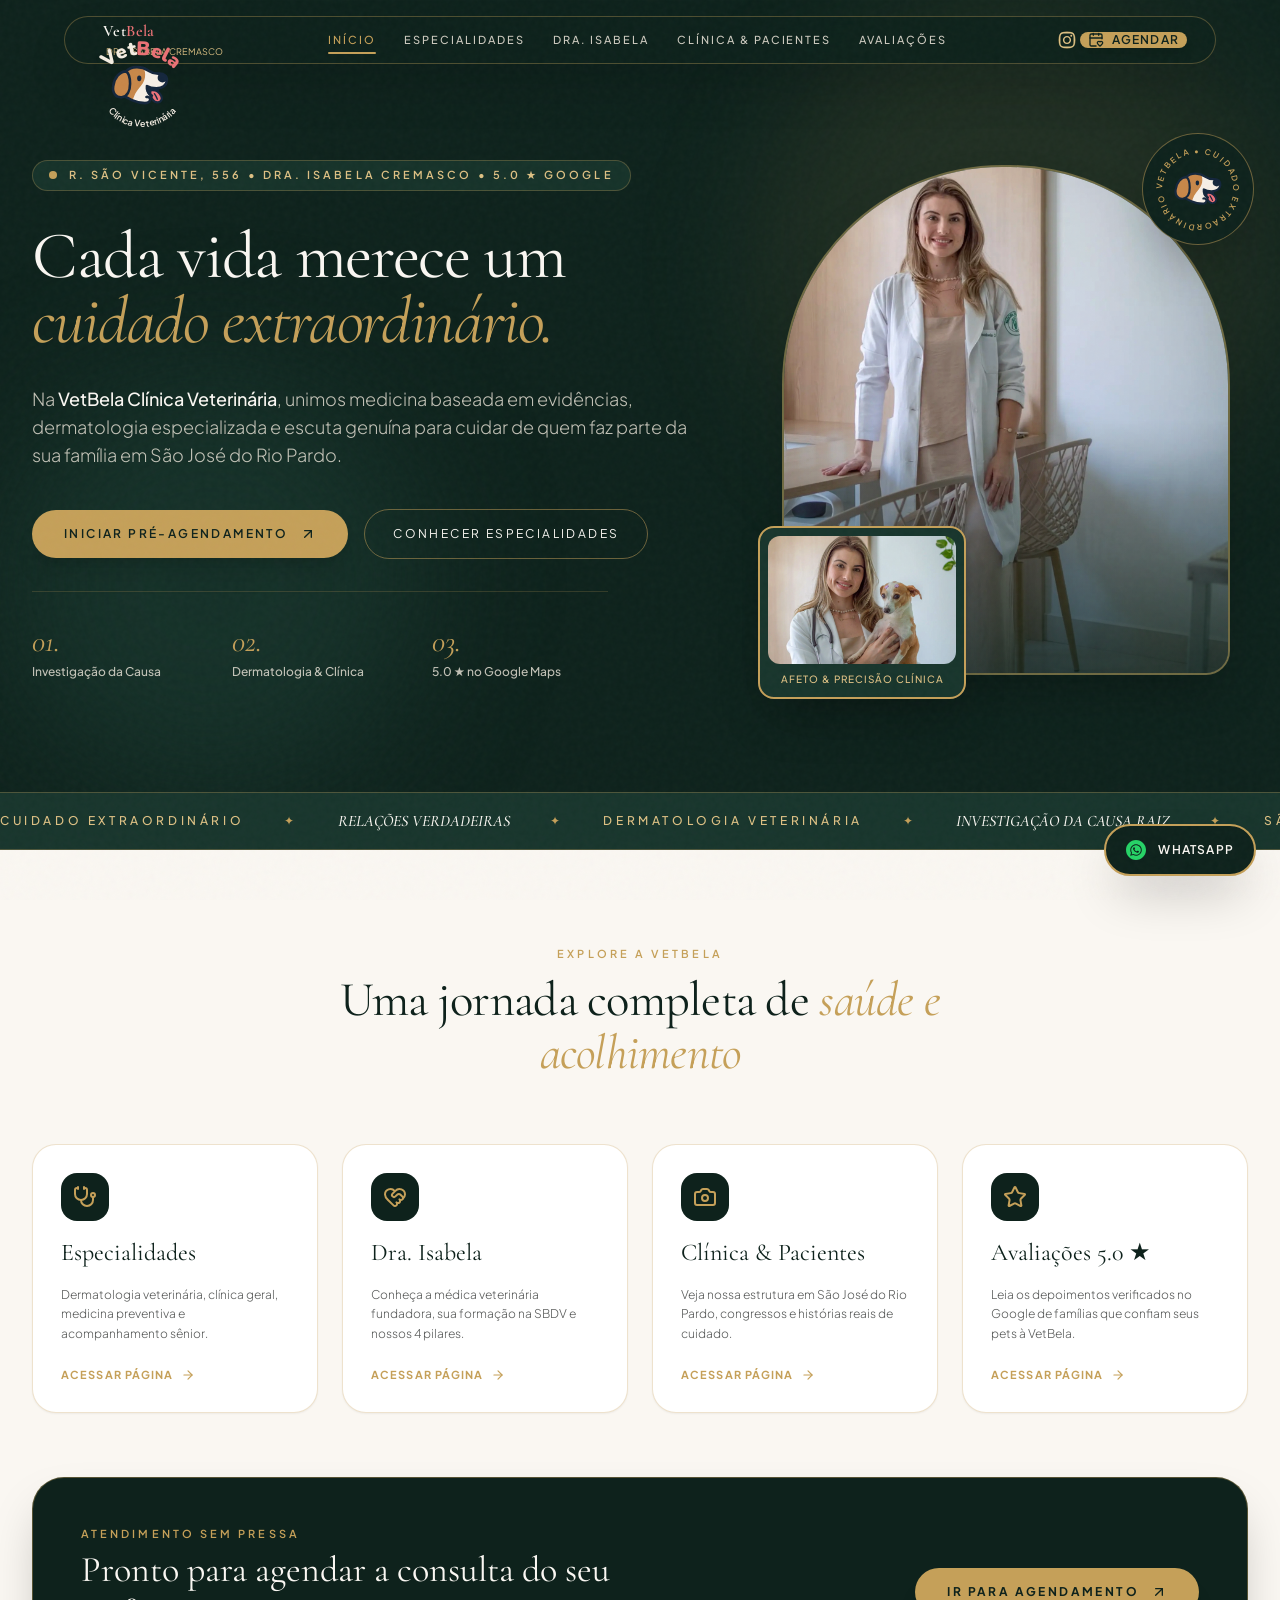
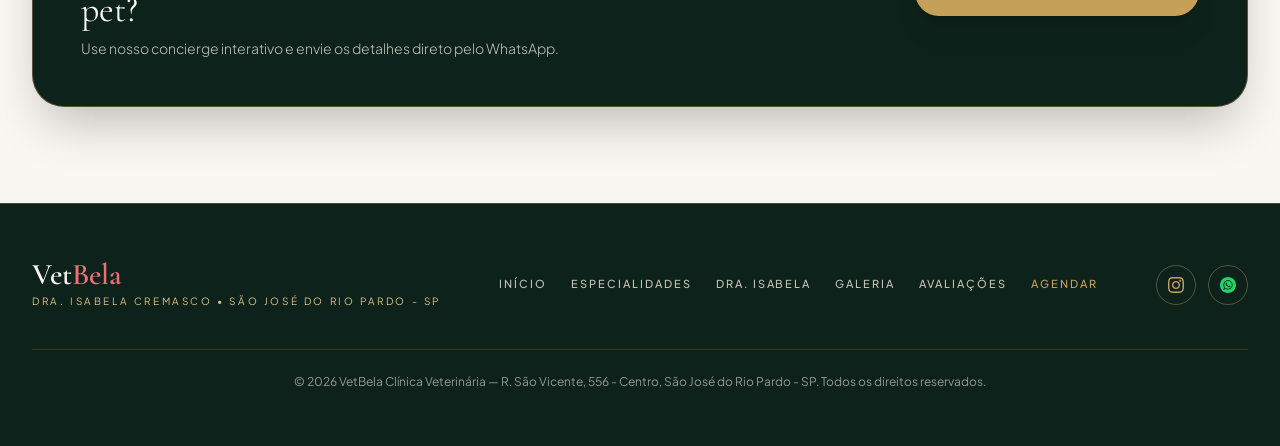
==== commit 4d504fc3: "Fix proportional mobile logo and enlarge brand text" ====
--- a/mult/index.html
+++ b/mult/index.html
@@ -191,7 +191,8 @@
       <!-- Logotipo padronizado com a versão /one/ -->
 <a href="#/inicio" onclick="navigateTo('inicio'); return false;" class="flex items-center gap-2 sm:gap-3 group shrink-0" data-editable-text="true">
 <!-- 3 Vetores Separados do Logotipo (Alinhados conforme sua base) -->
-                <div class="relative w-14 h-[52px] sm:w-28 sm:h-[96px] shrink-0 select-none overflow-visible">
+                <div class="relative w-[69px] h-[63px] sm:w-28 sm:h-[96px] shrink-0 select-none overflow-visible">
+          <div class="absolute left-0 top-1/2 -translate-y-1/2 w-24 h-[88px] origin-left scale-[0.72] sm:static sm:translate-y-0 sm:scale-100 sm:w-28 sm:h-[96px]">
                   <!-- Peça 1: Escrita Superior (VetBela) -->
                   <div data-editable-logo="true" data-x="0" data-y="-7" data-scale="1" title="Escrita Superior: VetBela" class="absolute inset-x-0 top-0 z-20 flex justify-center transition-transform overflow-visible" style="transform: translate(0px, -7px) scale(1);" data-editable-text="true">
                     <svg xmlns="http://www.w3.org/2000/svg" viewBox="30 -48 340 208" overflow="visible" class="w-full h-auto drop-shadow" role="img" aria-label="VetBela">
@@ -235,10 +236,11 @@
                     </svg>
                   </div>
                 </div>
+        </div>
         
                 <div class="block shrink-0" data-editable-text="true">
-                  <span class="font-serif text-lg sm:text-2xl tracking-wide text-vet-offwhite font-semibold block leading-none" data-editable-text="true" data-x="2" data-y="0" style="transform: translate(2px, 0px);">Vet<span class="text-[#EA7175]" data-editable-text="true">Bela</span></span>
-                  <span class="text-[6px] sm:text-[8px] uppercase tracking-[0.10em] sm:tracking-[0.18em] text-vet-goldLight block mt-1 whitespace-nowrap" data-editable-text="true" data-x="5" data-y="2" style="transform: translate(5px, 2px);">Dra. Isabela Cremasco</span>
+                  <span class="font-serif text-xl sm:text-2xl tracking-wide text-vet-offwhite font-semibold block leading-none" data-editable-text="true" data-x="2" data-y="0" style="transform: translate(2px, 0px);">Vet<span class="text-[#EA7175]" data-editable-text="true">Bela</span></span>
+                  <span class="text-[9px] sm:text-[8px] uppercase tracking-[0.10em] sm:tracking-[0.18em] text-vet-goldLight block mt-1 whitespace-nowrap" data-editable-text="true" data-x="5" data-y="2" style="transform: translate(5px, 2px);">Dra. Isabela Cremasco</span>
                 </div>
       </a>
 
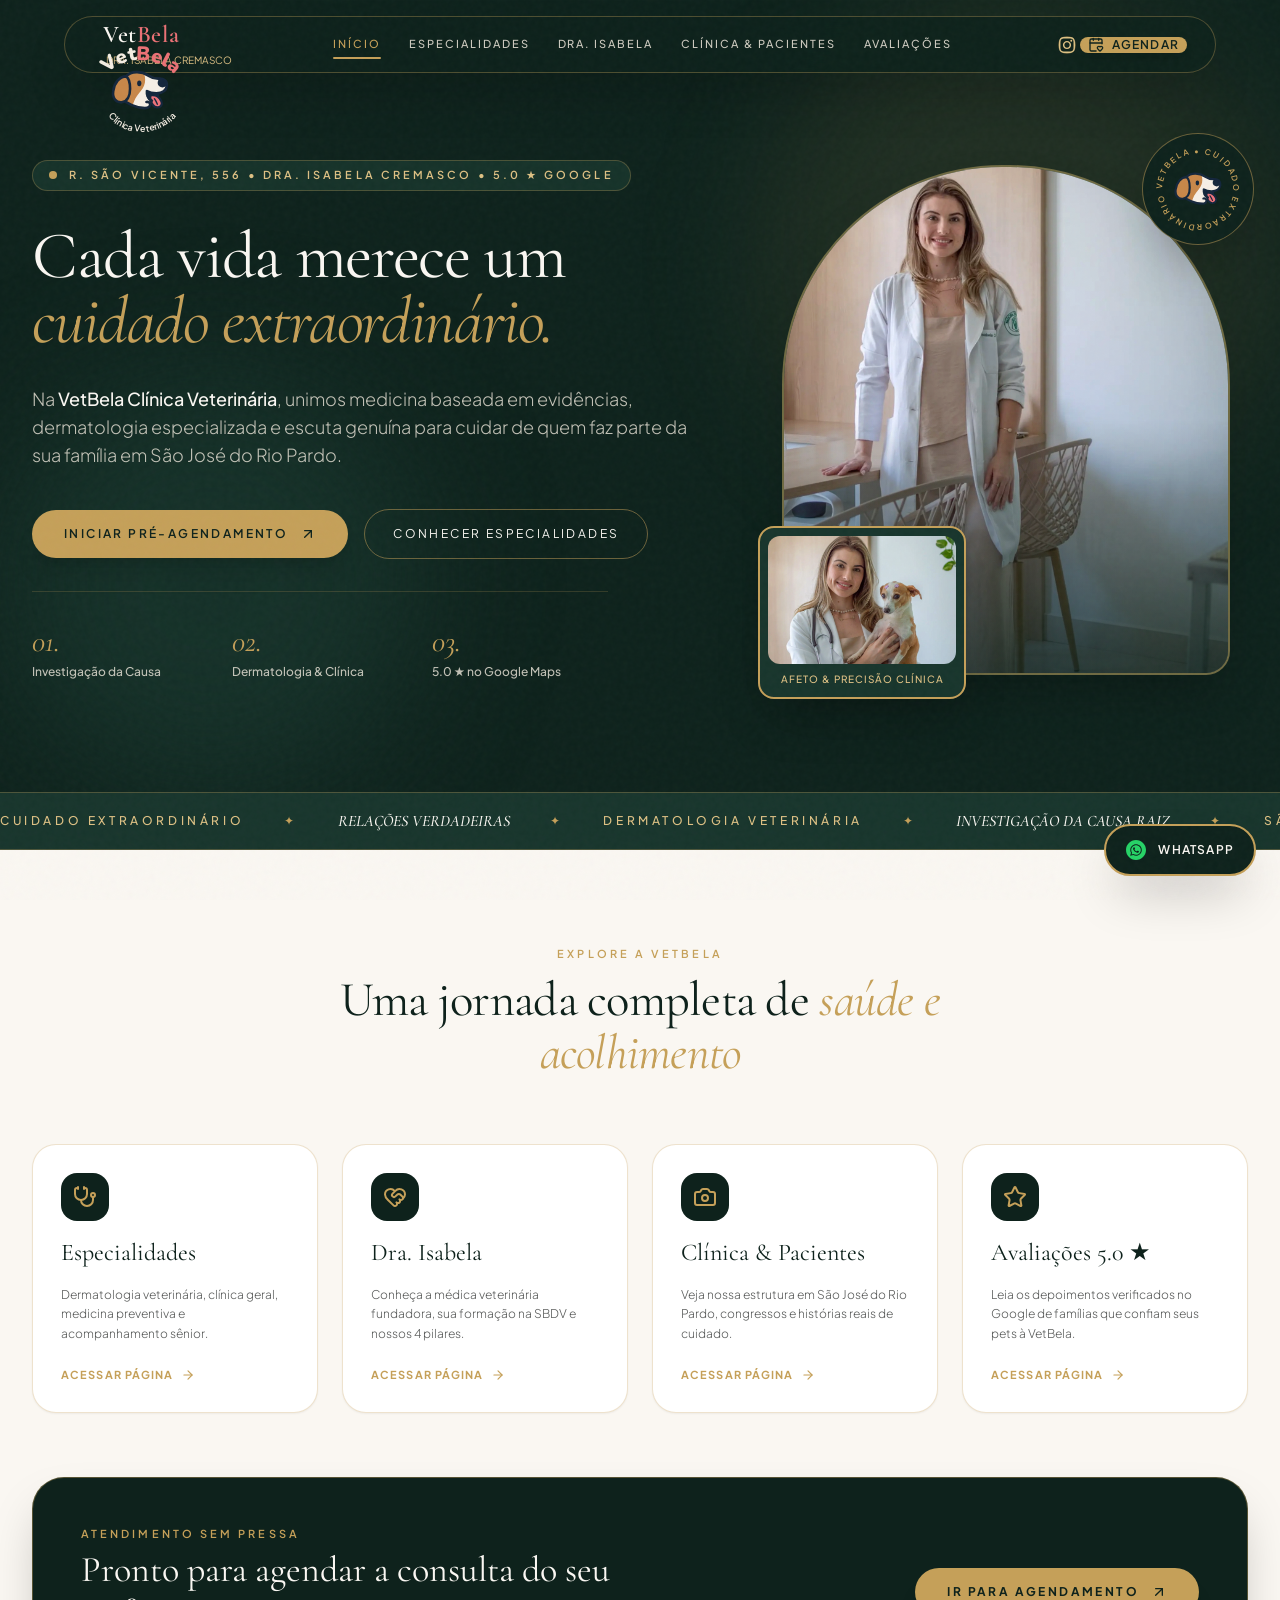
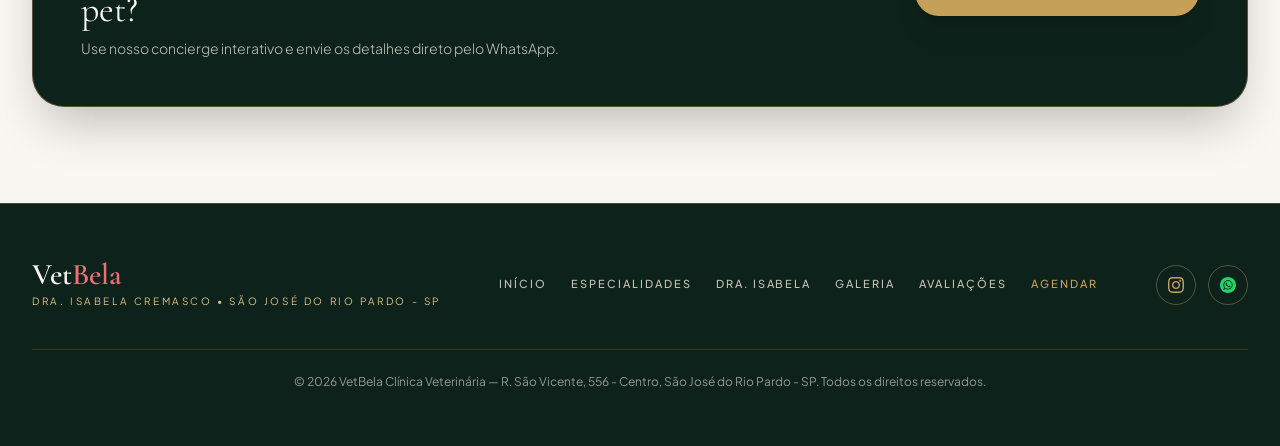
==== commit ad5ae7de: "Aumenta discretamente os textos da marca no cabeçalho mobile" ====
--- a/mult/index.html
+++ b/mult/index.html
@@ -239,8 +239,8 @@
         </div>
         
                 <div class="block shrink-0" data-editable-text="true">
-                  <span class="font-serif text-xl sm:text-2xl tracking-wide text-vet-offwhite font-semibold block leading-none" data-editable-text="true" data-x="2" data-y="0" style="transform: translate(2px, 0px);">Vet<span class="text-[#EA7175]" data-editable-text="true">Bela</span></span>
-                  <span class="text-[9px] sm:text-[8px] uppercase tracking-[0.10em] sm:tracking-[0.18em] text-vet-goldLight block mt-1 whitespace-nowrap" data-editable-text="true" data-x="5" data-y="2" style="transform: translate(5px, 2px);">Dra. Isabela Cremasco</span>
+                  <span class="font-serif text-2xl sm:text-2xl tracking-wide text-vet-offwhite font-semibold block leading-none" data-editable-text="true" data-x="2" data-y="0" style="transform: translate(2px, 0px);">Vet<span class="text-[#EA7175]" data-editable-text="true">Bela</span></span>
+                  <span class="text-[10px] sm:text-[8px] uppercase tracking-[0.10em] sm:tracking-[0.18em] text-vet-goldLight block mt-1 whitespace-nowrap" data-editable-text="true" data-x="5" data-y="2" style="transform: translate(5px, 2px);">Dra. Isabela Cremasco</span>
                 </div>
       </a>
 
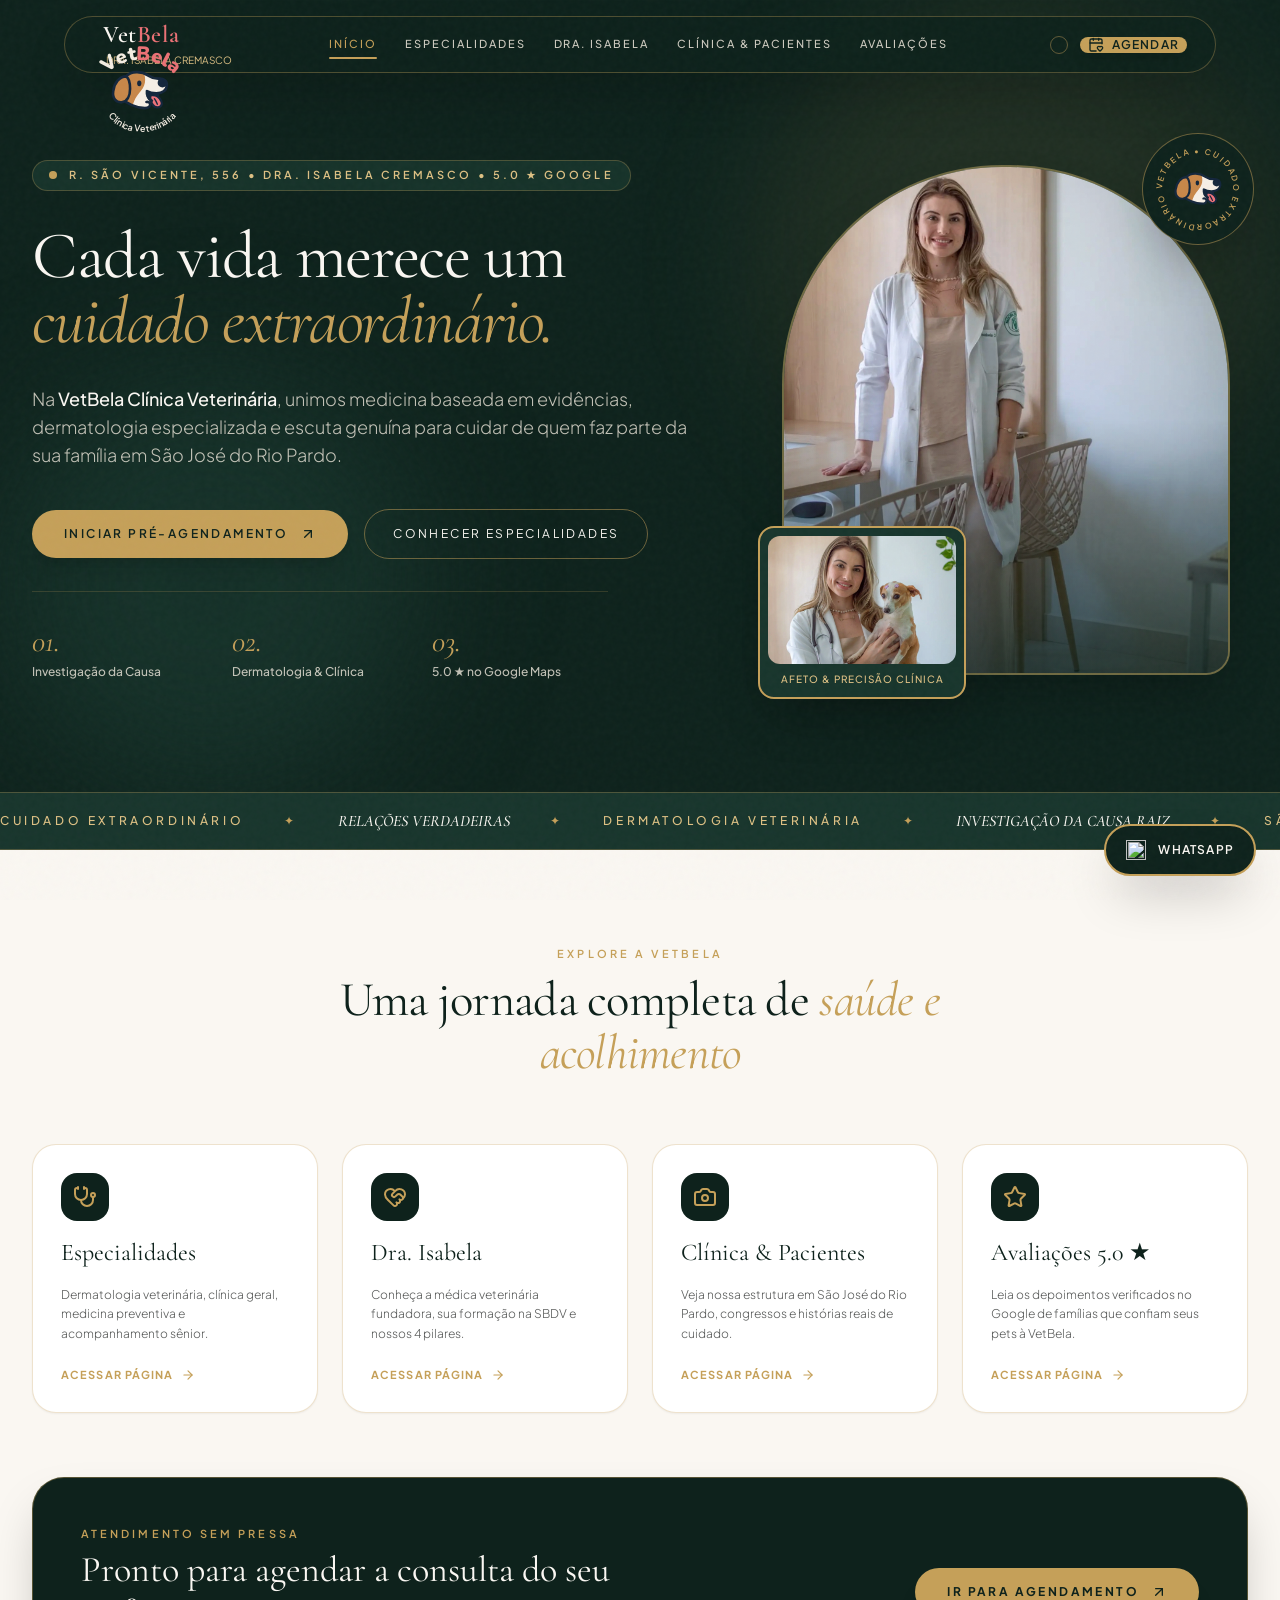
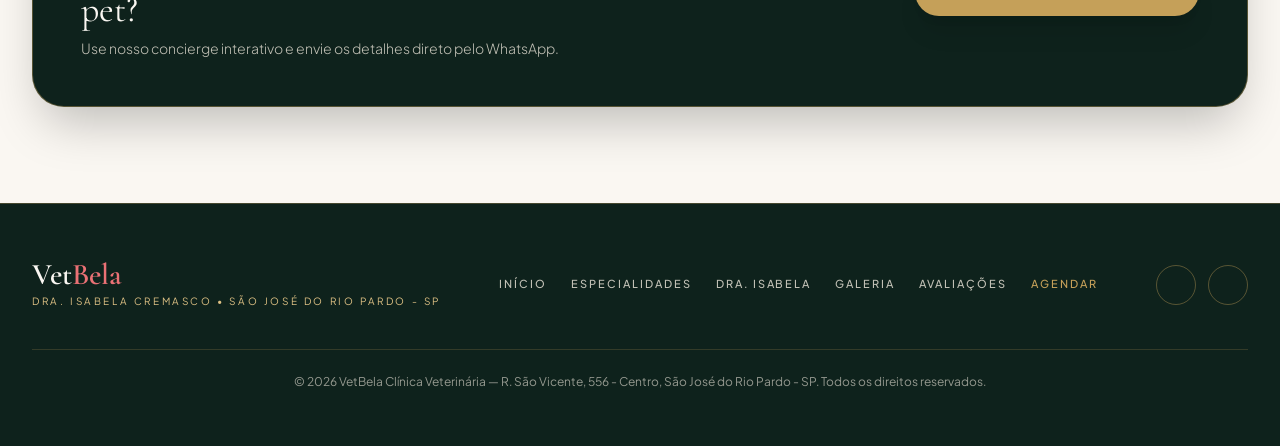
==== commit cc0b8f44: "Ajusta espaçamento e padroniza logos oficiais Instagram e WhatsApp" ====
--- a/mult/index.html
+++ b/mult/index.html
@@ -254,9 +254,9 @@
       </nav>
 
       <!-- Ações Direita -->
-      <div class="flex items-center gap-1 sm:gap-2.5 shrink-0">
+      <div class="flex items-center gap-3 sm:gap-3 shrink-0">
         <a href="https://instagram.com/isabelacremasco.vet" target="_blank" rel="noopener" aria-label="Instagram @isabelacremasco.vet" class="w-8 h-8 sm:w-9 sm:h-9 rounded-full border border-vet-gold/45 hover:border-vet-gold hover:bg-vet-gold/15 text-vet-goldLight flex items-center justify-center transition" data-editable-text="true">
-          <svg class="w-4 h-4 fill-current" viewBox="0 0 24 24"><path d="M12 2.163c3.204 0 3.584.012 4.85.07 3.252.148 4.771 1.691 4.919 4.919.058 1.265.069 1.645.069 4.849 0 3.205-.012 3.584-.069 4.849-.149 3.225-1.664 4.771-4.919 4.919-1.266.058-1.644.07-4.85.07-3.204 0-3.584-.012-4.849-.07-3.26-.149-4.771-1.699-4.919-4.92-.058-1.265-.07-1.644-.07-4.849 0-3.204.013-3.583.07-4.849.149-3.227 1.664-4.771 4.919-4.919 1.266-.057 1.645-.069 4.849-.069zm0-2.163c-3.259 0-3.667.014-4.947.072-4.358.2-6.78 2.618-6.98 6.98-.059 1.281-.073 1.689-.073 4.948 0 3.259.014 3.668.072 4.948.2 4.358 2.618 6.78 6.98 6.98 1.281.058 1.689.072 4.948.072 3.259 0 3.668-.014 4.948-.072 4.354-.2 6.782-2.618 6.979-6.98.059-1.28.073-1.689.073-4.948 0-3.259-.014-3.667-.072-4.947-.196-4.354-2.617-6.78-6.979-6.98-1.281-.059-1.69-.073-4.949-.073zm0 5.838c-3.403 0-6.162 2.759-6.162 6.162s2.759 6.163 6.162 6.163 6.162-2.759 6.162-6.163c0-3.403-2.759-6.162-6.162-6.162zm0 10.162c-2.209 0-4-1.79-4-4 0-2.209 1.791-4 4-4s4 1.791 4 4c0 2.21-1.791 4-4 4zm6.406-11.845c-.796 0-1.441.645-1.441 1.44s.645 1.44 1.441 1.44c.795 0 1.439-.645 1.439-1.44s-.644-1.44-1.439-1.44z"></path></svg>
+          <img src="https://cdn.simpleicons.org/instagram/E4405F" alt="" aria-hidden="true" class="w-4 h-4 shrink-0 object-contain">
         </a>
 
         <a href="#/agendamento" onclick="navigateTo('agendamento'); return false;" class="inline-flex items-center gap-2 rounded-full bg-vet-gold hover:bg-vet-goldLight text-vet-emerald font-semibold text-xs uppercase tracking-widest px-2 sm:px-5 py-2 sm:py-2.5 transition shadow-lg whitespace-nowrap" data-editable-text="true">
@@ -1156,7 +1156,7 @@
               </div>
 
               <button type="button" onclick="sendWhatsAppConcierge()" class="w-full py-4 px-8 rounded-full bg-vet-gold hover:bg-vet-goldLight text-vet-emerald font-bold text-xs uppercase tracking-[0.22em] transition shadow-xl flex items-center justify-center gap-3">
-                <svg class="w-4 h-4 fill-current shrink-0" viewBox="0 0 24 24"><path d="M12.031 6.172c-3.181 0-5.767 2.586-5.768 5.766-.001 1.298.38 2.27 1.019 3.287l-.582 2.128 2.182-.573c.978.58 1.911.928 3.145.929 3.178 0 5.767-2.587 5.768-5.766.001-3.187-2.575-5.77-5.764-5.771zm3.392 8.244c-.144.405-.837.774-1.17.824-.299.045-.677.063-1.092-.069-.252-.08-.575-.187-.988-.365-1.739-.751-2.874-2.502-2.961-2.617-.087-.116-.708-.94-.708-1.793s.448-1.273.607-1.446c.159-.173.346-.217.462-.217l.332.006c.106.005.249-.04.39.298.144.347.491 1.2.534 1.287.043.087.072.188.014.304-.058.116-.087.188-.173.289l-.26.304c-.087.086-.177.18-.076.354.101.174.449.741.964 1.201.662.591 1.221.774 1.394.86s.274.072.376-.043c.101-.116.433-.506.549-.68.116-.173.231-.145.39-.087s1.011.477 1.184.564.289.13.332.202c.045.072.045.419-.1.824zm-3.423-14.416c-6.627 0-12 5.373-12 12s5.373 12 12 12 12-5.373 12-12-5.373-12-12-12zm.029 18.88c-1.161 0-2.305-.292-3.318-.844l-3.677.964.984-3.595c-.607-1.052-.927-2.246-.926-3.468.001-3.825 3.113-6.937 6.937-6.937 1.856.001 3.598.723 4.907 2.034 1.31 1.311 2.031 3.054 2.03 4.908-.001 3.825-3.113 6.938-6.937 6.938z"></path></svg>
+                <img src="https://cdn.simpleicons.org/whatsapp/25D366" alt="" aria-hidden="true" class="w-4 h-4 shrink-0 object-contain">
                 <span data-editable-text="true">Enviar Pré-Agendamento pelo WhatsApp</span>
               </button>
             </div>
@@ -1226,10 +1226,10 @@
 
         <div class="flex items-center gap-3">
           <a href="https://instagram.com/isabelacremasco.vet" target="_blank" rel="noopener" aria-label="Instagram VetBela" class="w-10 h-10 rounded-full border border-vet-gold/40 flex items-center justify-center text-vet-gold hover:bg-vet-gold hover:text-vet-emerald transition" data-editable-text="true">
-            <svg class="w-4 h-4 fill-current" viewBox="0 0 24 24"><path d="M12 2.163c3.204 0 3.584.012 4.85.07 3.252.148 4.771 1.691 4.919 4.919.058 1.265.069 1.645.069 4.849 0 3.205-.012 3.584-.069 4.849-.149 3.225-1.664 4.771-4.919 4.919-1.266.058-1.644.07-4.85.07-3.204 0-3.584-.012-4.849-.07-3.26-.149-4.771-1.699-4.919-4.92-.058-1.265-.07-1.644-.07-4.849 0-3.204.013-3.583.07-4.849.149-3.227 1.664-4.771 4.919-4.919 1.266-.057 1.645-.069 4.849-.069zm0-2.163c-3.259 0-3.667.014-4.947.072-4.358.2-6.78 2.618-6.98 6.98-.059 1.281-.073 1.689-.073 4.948 0 3.259.014 3.668.072 4.948.2 4.358 2.618 6.78 6.98 6.98 1.281.058 1.689.072 4.948.072 3.259 0 3.668-.014 4.948-.072 4.354-.2 6.782-2.618 6.979-6.98.059-1.28.073-1.689.073-4.948 0-3.259-.014-3.667-.072-4.947-.196-4.354-2.617-6.78-6.979-6.98-1.281-.059-1.69-.073-4.949-.073zm0 5.838c-3.403 0-6.162 2.759-6.162 6.162s2.759 6.163 6.162 6.163 6.162-2.759 6.162-6.163c0-3.403-2.759-6.162-6.162-6.162zm0 10.162c-2.209 0-4-1.79-4-4 0-2.209 1.791-4 4-4s4 1.791 4 4c0 2.21-1.791 4-4 4zm6.406-11.845c-.796 0-1.441.645-1.441 1.44s.645 1.44 1.441 1.44c.795 0 1.439-.645 1.439-1.44s-.644-1.44-1.439-1.44z"></path></svg>
+            <img src="https://cdn.simpleicons.org/instagram/E4405F" alt="" aria-hidden="true" class="w-4 h-4 shrink-0 object-contain">
           </a>
           <a href="https://wa.me/5519992539631" target="_blank" rel="noopener" aria-label="WhatsApp VetBela" class="w-10 h-10 rounded-full border border-vet-gold/40 flex items-center justify-center text-[#25D366] hover:bg-vet-gold hover:text-vet-emerald transition" data-editable-text="true">
-            <svg class="w-4 h-4 fill-current" viewBox="0 0 24 24"><path d="M12.031 6.172c-3.181 0-5.767 2.586-5.768 5.766-.001 1.298.38 2.27 1.019 3.287l-.582 2.128 2.182-.573c.978.58 1.911.928 3.145.929 3.178 0 5.767-2.587 5.768-5.766.001-3.187-2.575-5.77-5.764-5.771zm3.392 8.244c-.144.405-.837.774-1.17.824-.299.045-.677.063-1.092-.069-.252-.08-.575-.187-.988-.365-1.739-.751-2.874-2.502-2.961-2.617-.087-.116-.708-.94-.708-1.793s.448-1.273.607-1.446c.159-.173.346-.217.462-.217l.332.006c.106.005.249-.04.39.298.144.347.491 1.2.534 1.287.043.087.072.188.014.304-.058.116-.087.188-.173.289l-.26.304c-.087.086-.177.18-.076.354.101.174.449.741.964 1.201.662.591 1.221.774 1.394.86s.274.072.376-.043c.101-.116.433-.506.549-.68.116-.173.231-.145.39-.087s1.011.477 1.184.564.289.13.332.202c.045.072.045.419-.1.824zm-3.423-14.416c-6.627 0-12 5.373-12 12s5.373 12 12 12 12-5.373 12-12-5.373-12-12-12zm.029 18.88c-1.161 0-2.305-.292-3.318-.844l-3.677.964.984-3.595c-.607-1.052-.927-2.246-.926-3.468.001-3.825 3.113-6.937 6.937-6.937 1.856.001 3.598.723 4.907 2.034 1.31 1.311 2.031 3.054 2.03 4.908-.001 3.825-3.113 6.938-6.937 6.938z"></path></svg>
+            <img src="https://cdn.simpleicons.org/whatsapp/25D366" alt="" aria-hidden="true" class="w-4 h-4 shrink-0 object-contain">
           </a>
         </div>
       </div>
@@ -1242,7 +1242,7 @@
 
   <!-- Botão Flutuante WhatsApp -->
   <a href="https://wa.me/5519992539631?text=Ol%C3%A1%2C%20Dra.%20Isabela!%20Gostaria%20de%20agendar%20uma%20consulta%20na%20VetBela." target="_blank" rel="noopener" aria-label="Chamar no WhatsApp" class="fixed bottom-6 right-6 z-40 whatsapp-pulse flex items-center gap-3 rounded-full bg-vet-emerald border-2 border-vet-gold text-vet-offwhite px-5 py-3.5 shadow-2xl hover:scale-105 transition">
-    <svg class="w-5 h-5 fill-[#25D366] shrink-0" viewBox="0 0 24 24"><path d="M12.031 6.172c-3.181 0-5.767 2.586-5.768 5.766-.001 1.298.38 2.27 1.019 3.287l-.582 2.128 2.182-.573c.978.58 1.911.928 3.145.929 3.178 0 5.767-2.587 5.768-5.766.001-3.187-2.575-5.77-5.764-5.771zm3.392 8.244c-.144.405-.837.774-1.17.824-.299.045-.677.063-1.092-.069-.252-.08-.575-.187-.988-.365-1.739-.751-2.874-2.502-2.961-2.617-.087-.116-.708-.94-.708-1.793s.448-1.273.607-1.446c.159-.173.346-.217.462-.217l.332.006c.106.005.249-.04.39.298.144.347.491 1.2.534 1.287.043.087.072.188.014.304-.058.116-.087.188-.173.289l-.26.304c-.087.086-.177.18-.076.354.101.174.449.741.964 1.201.662.591 1.221.774 1.394.86s.274.072.376-.043c.101-.116.433-.506.549-.68.116-.173.231-.145.39-.087s1.011.477 1.184.564.289.13.332.202c.045.072.045.419-.1.824zm-3.423-14.416c-6.627 0-12 5.373-12 12s5.373 12 12 12 12-5.373 12-12-5.373-12-12-12zm.029 18.88c-1.161 0-2.305-.292-3.318-.844l-3.677.964.984-3.595c-.607-1.052-.927-2.246-.926-3.468.001-3.825 3.113-6.937 6.937-6.937 1.856.001 3.598.723 4.907 2.034 1.31 1.311 2.031 3.054 2.03 4.908-.001 3.825-3.113 6.938-6.937 6.938z"></path></svg>
+    <img src="https://cdn.simpleicons.org/whatsapp/25D366" alt="" aria-hidden="true" class="w-5 h-5 shrink-0 object-contain">
     <span class="text-xs font-semibold uppercase tracking-widest hidden sm:inline">WhatsApp</span>
   </a>
 
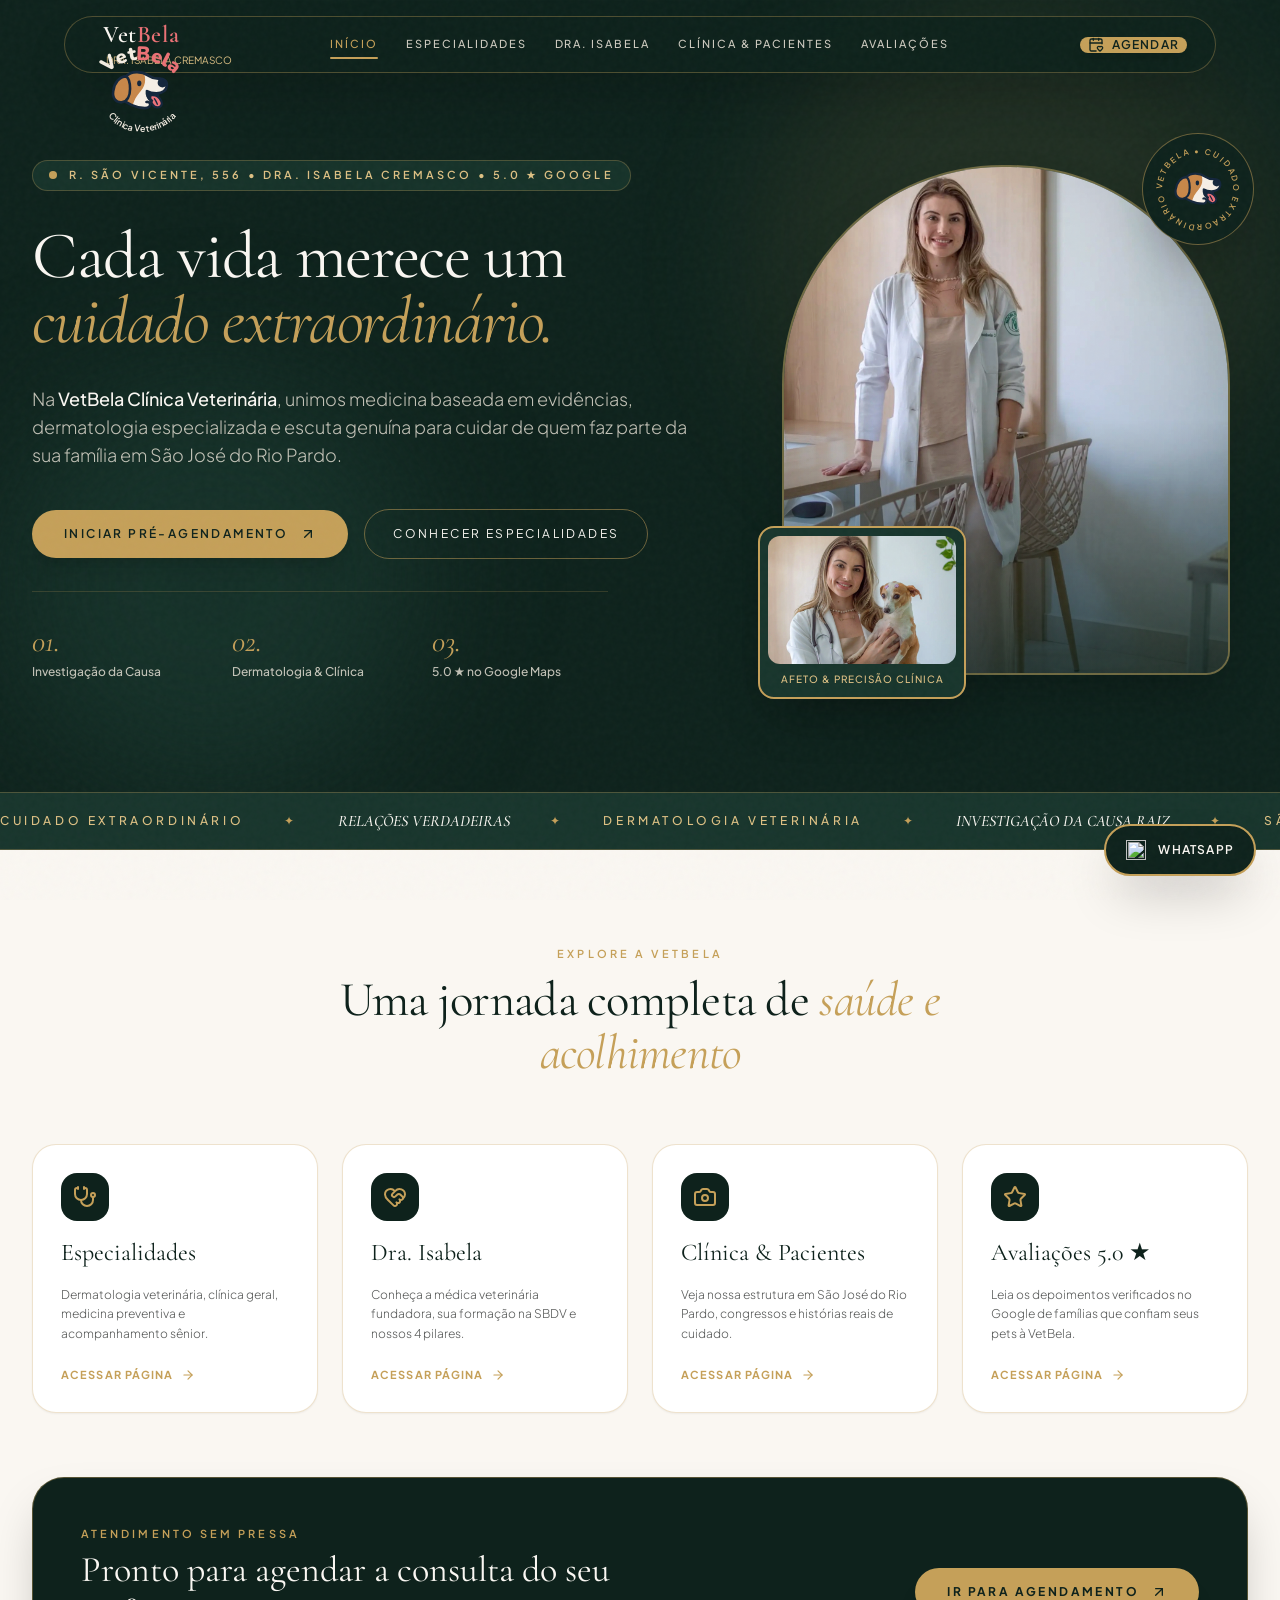
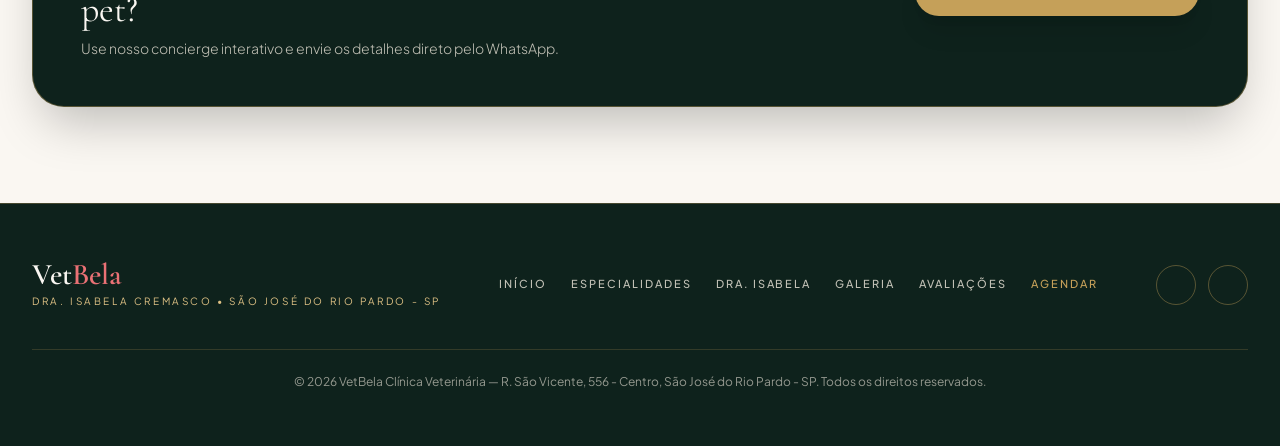
==== commit 4e9907a1: "Remove header social icon backgrounds and enlarge brand icons" ====
--- a/mult/index.html
+++ b/mult/index.html
@@ -255,7 +255,7 @@
 
       <!-- Ações Direita -->
       <div class="flex items-center gap-3 sm:gap-3 shrink-0">
-        <a href="https://instagram.com/isabelacremasco.vet" target="_blank" rel="noopener" aria-label="Instagram @isabelacremasco.vet" class="w-8 h-8 sm:w-9 sm:h-9 rounded-full border border-vet-gold/45 hover:border-vet-gold hover:bg-vet-gold/15 text-vet-goldLight flex items-center justify-center transition" data-editable-text="true">
+        <a href="https://instagram.com/isabelacremasco.vet" target="_blank" rel="noopener" aria-label="Instagram @isabelacremasco.vet" class="w-8 h-8 sm:w-9 sm:h-9 flex items-center justify-center transition hover:scale-110" data-editable-text="true">
           <img src="https://cdn.simpleicons.org/instagram/E4405F" alt="" aria-hidden="true" class="w-4 h-4 shrink-0 object-contain">
         </a>
 
@@ -1156,7 +1156,7 @@
               </div>
 
               <button type="button" onclick="sendWhatsAppConcierge()" class="w-full py-4 px-8 rounded-full bg-vet-gold hover:bg-vet-goldLight text-vet-emerald font-bold text-xs uppercase tracking-[0.22em] transition shadow-xl flex items-center justify-center gap-3">
-                <img src="https://cdn.simpleicons.org/whatsapp/25D366" alt="" aria-hidden="true" class="w-4 h-4 shrink-0 object-contain">
+                <img src="https://cdn.simpleicons.org/whatsapp/25D366" alt="" aria-hidden="true" class="w-8 h-8 sm:w-9 sm:h-9 shrink-0 object-contain">
                 <span data-editable-text="true">Enviar Pré-Agendamento pelo WhatsApp</span>
               </button>
             </div>
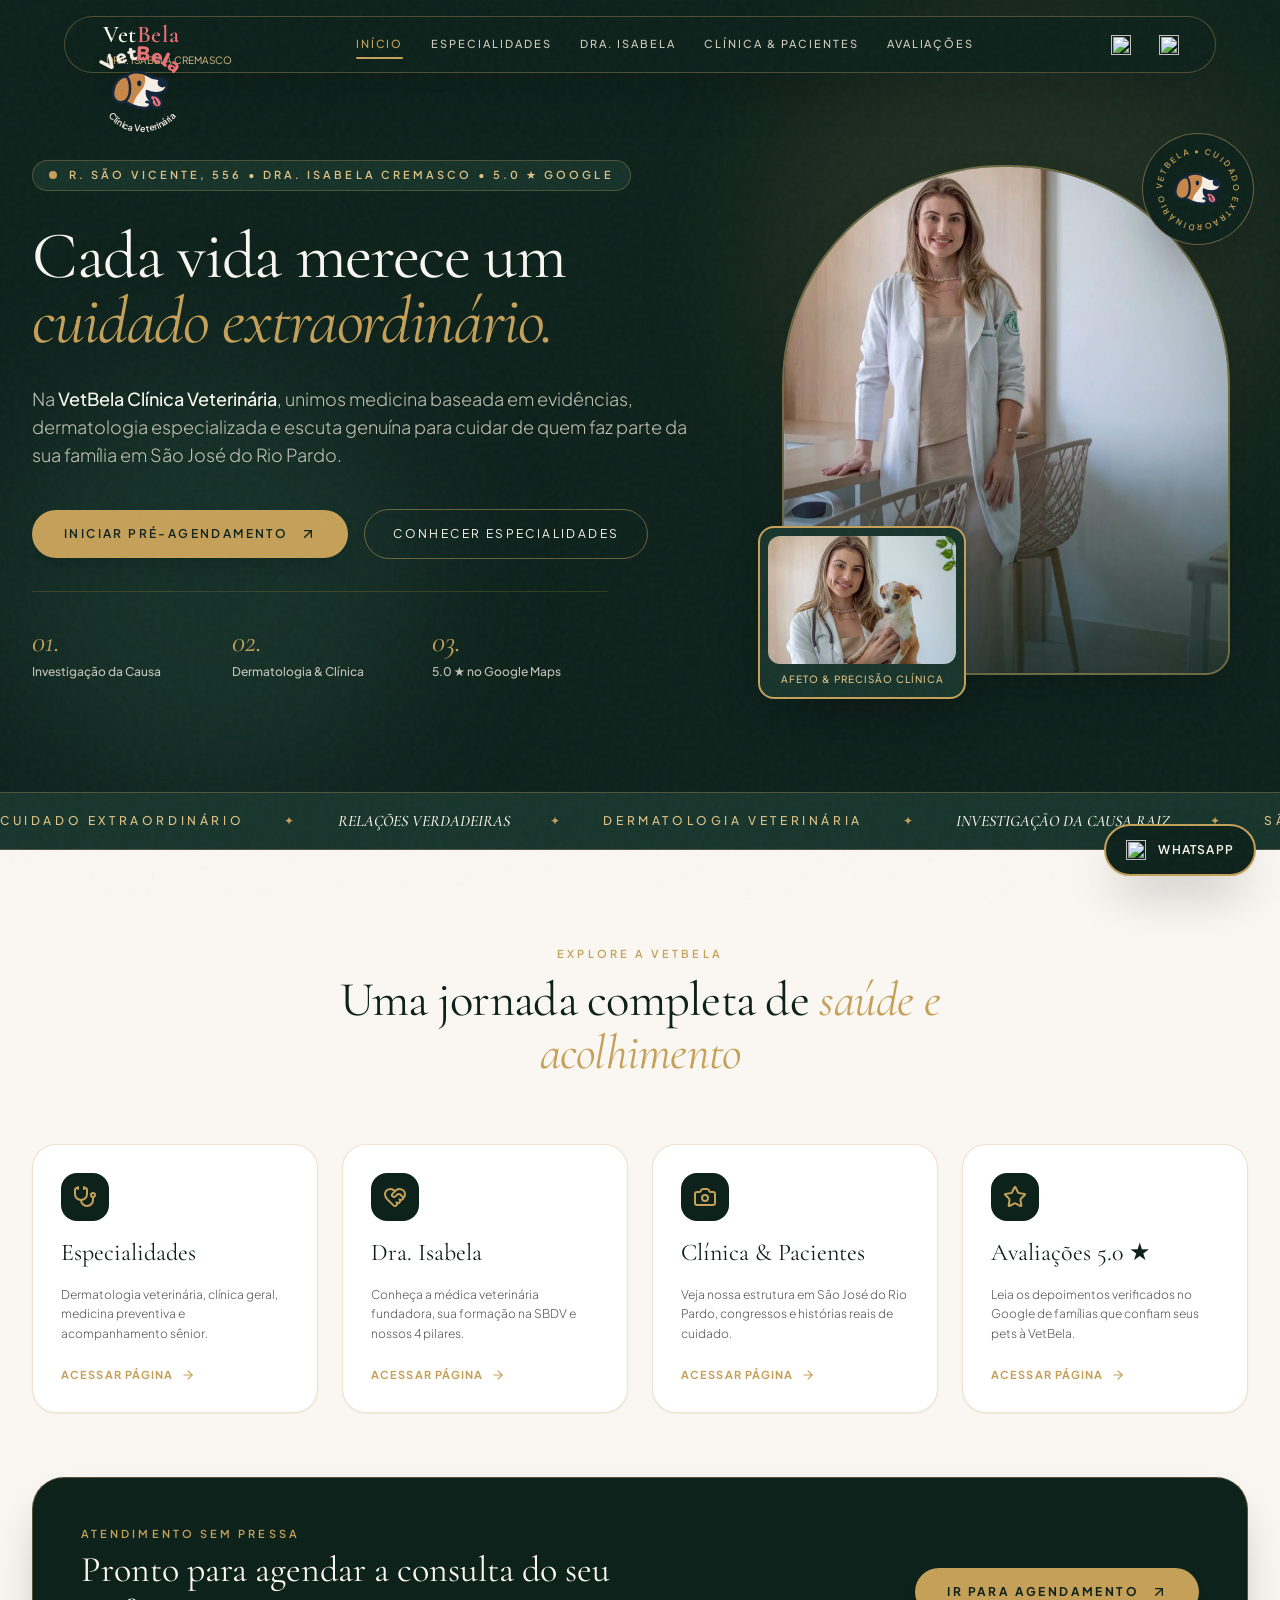
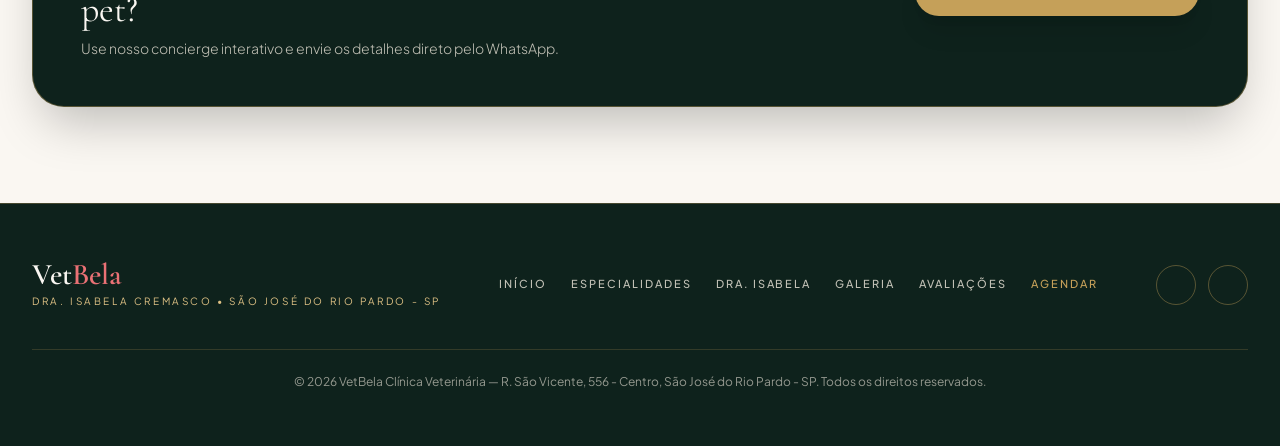
==== commit f995ccb9: "Padroniza ícones sociais do cabeçalho VetBela" ====
--- a/mult/index.html
+++ b/mult/index.html
@@ -255,13 +255,12 @@
 
       <!-- Ações Direita -->
       <div class="flex items-center gap-3 sm:gap-3 shrink-0">
-        <a href="https://instagram.com/isabelacremasco.vet" target="_blank" rel="noopener" aria-label="Instagram @isabelacremasco.vet" class="w-8 h-8 sm:w-9 sm:h-9 flex items-center justify-center transition hover:scale-110" data-editable-text="true">
-          <img src="https://cdn.simpleicons.org/instagram/E4405F" alt="" aria-hidden="true" class="w-4 h-4 shrink-0 object-contain">
+        <a href="https://instagram.com/isabelacremasco.vet" target="_blank" rel="noopener" aria-label="Instagram @isabelacremasco.vet" class="w-9 h-9 flex items-center justify-center transition hover:scale-110" data-editable-text="true">
+          <img src="https://cdn.simpleicons.org/instagram/E4405F" alt="" aria-hidden="true" class="w-5 h-5 shrink-0 object-contain">
         </a>
 
-        <a href="#/agendamento" onclick="navigateTo('agendamento'); return false;" class="inline-flex items-center gap-2 rounded-full bg-vet-gold hover:bg-vet-goldLight text-vet-emerald font-semibold text-xs uppercase tracking-widest px-2 sm:px-5 py-2 sm:py-2.5 transition shadow-lg whitespace-nowrap" data-editable-text="true">
-          <svg xmlns="http://www.w3.org/2000/svg" width="24" height="24" viewBox="0 0 24 24" fill="none" stroke="currentColor" stroke-width="2" stroke-linecap="round" stroke-linejoin="round" data-lucide="calendar-heart" aria-hidden="true" class="lucide lucide-calendar-heart w-4 h-4"><path d="M12.127 21H5a2 2 0 01-2-2V5a2 2 0 012-2h14a2 2 0 012 2v5.125"></path><path d="M14.62 17.8A2.25 2.25 0 1118 14.836a2.25 2.25 0 113.38 2.966l-2.626 2.856a.998.998 0 01-1.507 0z"></path><path d="M16 2v3"></path><path d="M3 9h18"></path><path d="M8 2v3"></path></svg>
-          <span class="hidden sm:inline" data-editable-text="true">Agendar</span>
+        <a href="https://wa.me/5519992539631?text=Ol%C3%A1%2C%20Dra.%20Isabela!%20Gostaria%20de%20agendar%20um%20atendimento%20na%20VetBela." target="_blank" rel="noopener" aria-label="WhatsApp VetBela" class="w-9 h-9 inline-flex items-center justify-center transition hover:scale-110" data-editable-text="true">
+          <img src="https://cdn.simpleicons.org/whatsapp/25D366" alt="" aria-hidden="true" class="w-5 h-5 shrink-0 object-contain">
         </a>
 
         <button id="mobile-menu-btn" aria-label="Abrir Menu" class="lg:hidden text-vet-offwhite p-1.5 sm:p-2.5 rounded-full hover:bg-vet-emeraldSoft transition">
@@ -1156,7 +1155,7 @@
               </div>
 
               <button type="button" onclick="sendWhatsAppConcierge()" class="w-full py-4 px-8 rounded-full bg-vet-gold hover:bg-vet-goldLight text-vet-emerald font-bold text-xs uppercase tracking-[0.22em] transition shadow-xl flex items-center justify-center gap-3">
-                <img src="https://cdn.simpleicons.org/whatsapp/25D366" alt="" aria-hidden="true" class="w-8 h-8 sm:w-9 sm:h-9 shrink-0 object-contain">
+                <img src="https://cdn.simpleicons.org/whatsapp/25D366" alt="" aria-hidden="true" class="w-4 h-4 shrink-0 object-contain">
                 <span data-editable-text="true">Enviar Pré-Agendamento pelo WhatsApp</span>
               </button>
             </div>
